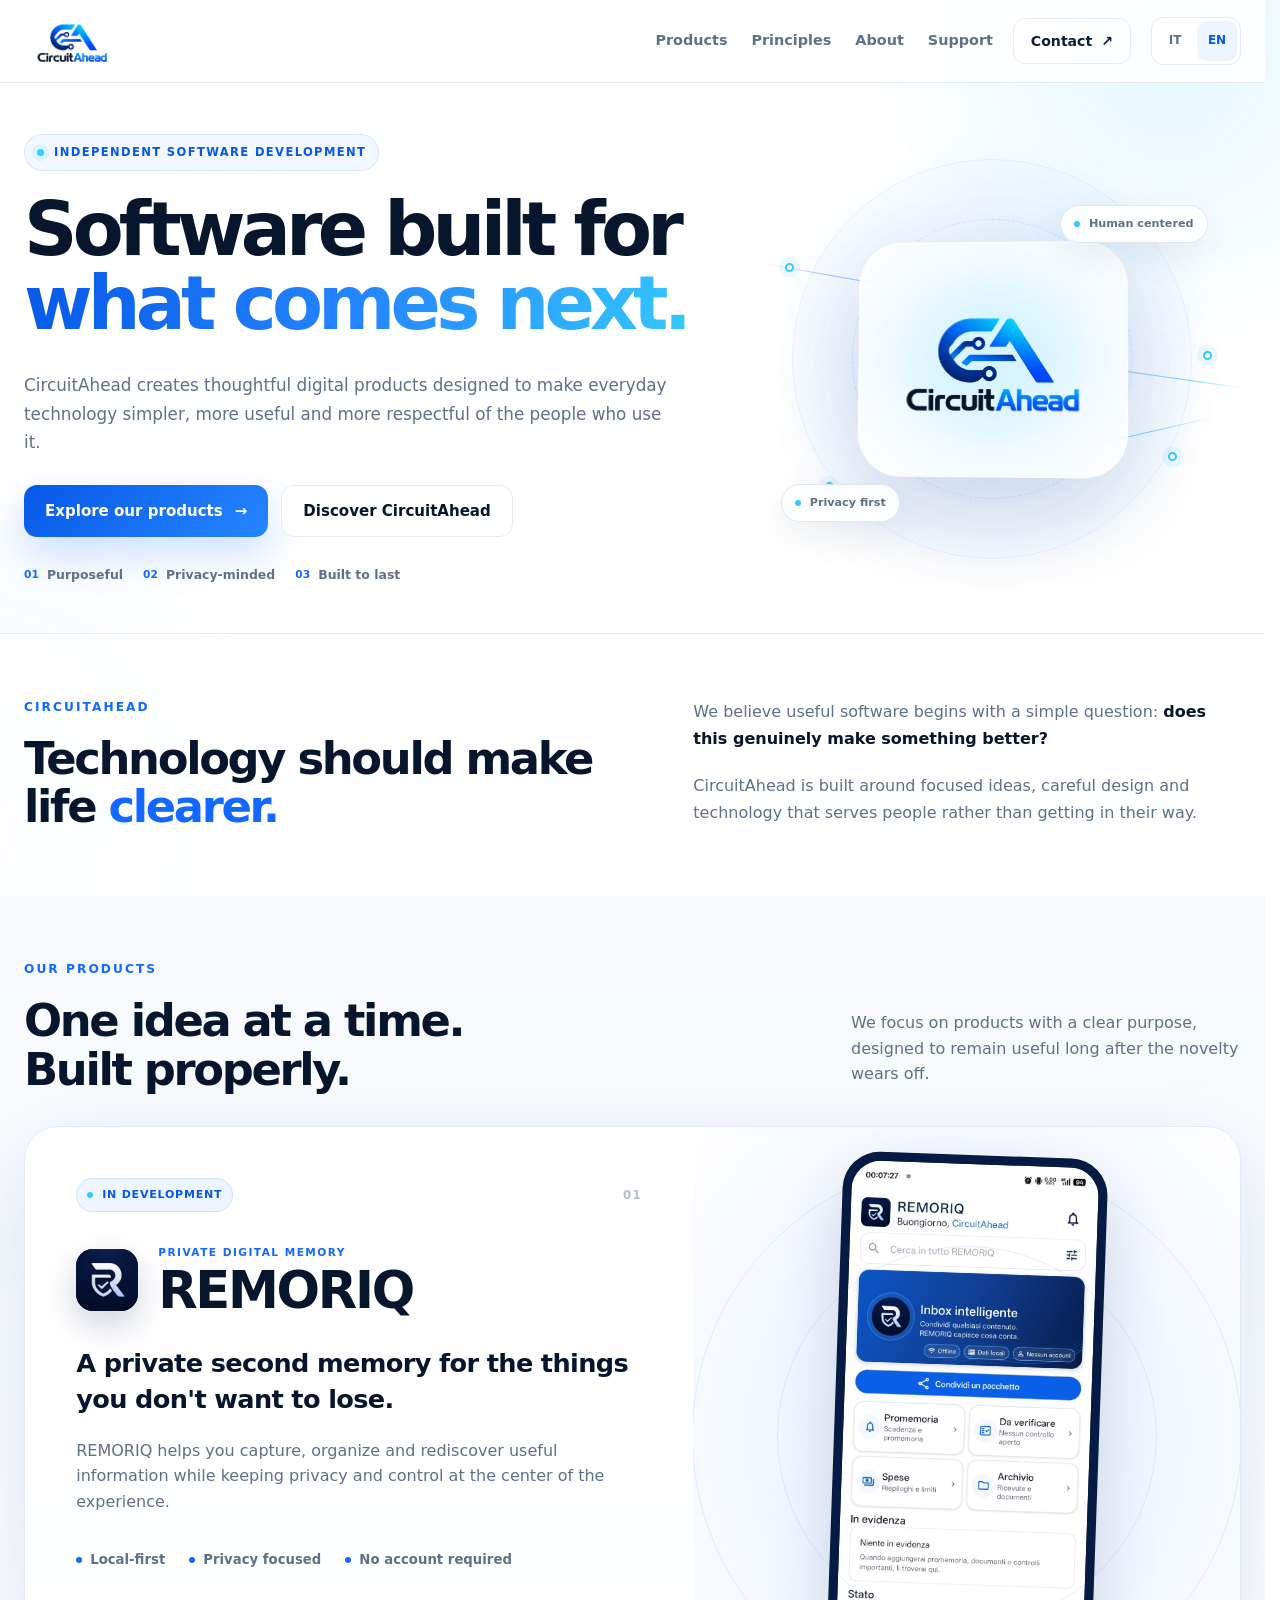
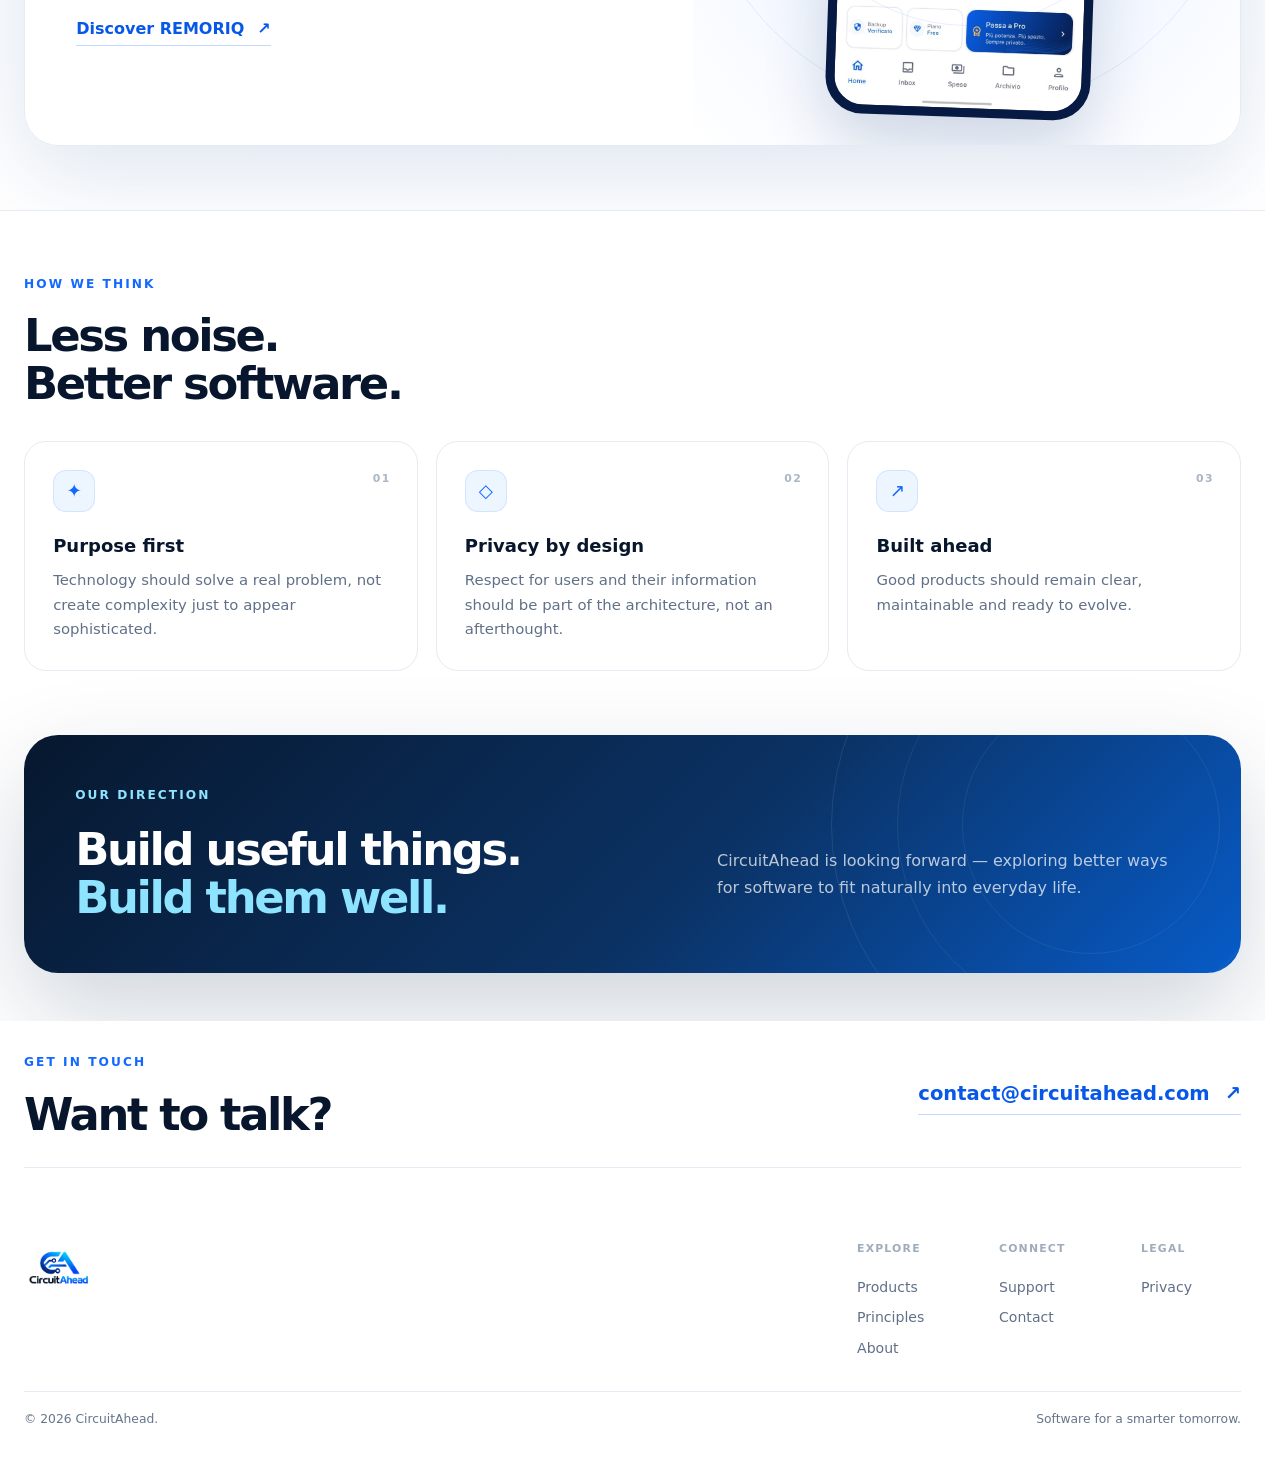
==== index.html @ c6f7623b "fix: compact homepage desktop and tall viewport layouts Let content determine the hero height, retai" ====
<!DOCTYPE html>
<html lang="en">
<head>
  <meta charset="UTF-8">
  <meta name="viewport" content="width=device-width, initial-scale=1.0">
  <script src="/js/language.js?v=23eb0c3d0966"></script><title>CircuitAhead — Software for a smarter tomorrow</title>
  <meta name="description" content="CircuitAhead creates thoughtful, reliable and privacy-focused software designed around real people and real needs.">
  <meta name="theme-color" content="#ffffff">
  <meta property="og:title" content="CircuitAhead — Software for a smarter tomorrow">
  <meta property="og:description" content="CircuitAhead creates thoughtful, reliable and privacy-focused software designed around real people and real needs.">
  <meta property="og:type" content="website">
  <link rel="icon" type="image/png" href="/assets/favicon.png">
  <link rel="apple-touch-icon" href="/assets/circuitahead-logo.png">
  <link rel="stylesheet" href="/css/styles.css?v=b745de34a5d7">
  <link rel="stylesheet" href="/css/home.css?v=5bd16157ee9c">
<script src="/js/main.js?v=4f8bf5eb1609" type="module"></script>
<link rel="canonical" href="https://circuitahead.com/">
<meta property="og:url" content="https://circuitahead.com/">
<meta property="og:site_name" content="CircuitAhead">
<meta property="og:image" content="https://circuitahead.com/assets/circuitahead-logo.webp">
<meta property="og:image:alt" content="CircuitAhead">
<meta name="twitter:card" content="summary">
<meta name="referrer" content="strict-origin-when-cross-origin">
<script type="application/ld+json">{"@context":"https://schema.org","@type":"Organization","name":"CircuitAhead","url":"https://circuitahead.com/","logo":"https://circuitahead.com/assets/circuitahead-logo.webp","email":"contact@circuitahead.com"}</script>
</head>
<body data-page="home">
  <a data-en="Skip to content" data-it="Vai al contenuto" href="#main-content" class="skip-link">Skip to content</a><div class="page-background" aria-hidden="true">
<div class="background-orb orb-one"></div>
<div class="background-orb orb-two"></div>
<div class="background-grid"></div>
</div>
  <header class="site-header" id="top">
    <div class="container header-inner">
      <a class="brand" href="#top" aria-label="CircuitAhead home"><img class="brand-logo" src="/assets/circuitahead-logo.webp" alt="CircuitAhead" width="724" height="543"></a>
      <nav class="desktop-nav" aria-label="Main navigation"><a href="#products">Products</a><a href="#principles">Principles</a><a href="#about">About</a><a href="/support/">Support</a></nav>
      <a class="header-contact" href="mailto:contact@circuitahead.com">Contact <span aria-hidden="true">↗</span></a>
      <button class="menu-button" type="button" aria-label="Open navigation" aria-expanded="false" aria-controls="mobile-navigation"><span></span><span></span></button>
    </div>
    <nav class="mobile-nav" id="mobile-navigation" aria-label="Mobile navigation"><a href="#products">Products</a><a href="#principles">Principles</a><a href="#about">About</a><a href="/support/">Support</a><a href="mailto:contact@circuitahead.com">Contact</a></nav>
  </header>

  <main id="main-content" tabindex="-1">
    <section class="hero">
      <div class="container hero-grid">
        <div class="hero-copy">
          <div class="hero-kicker reveal">
<span class="status-dot"></span>Independent software development</div>
          <h1 class="reveal reveal-delay-1">Software built for <span class="gradient-text">what comes next.</span>
</h1>
          <p class="hero-description reveal reveal-delay-2">CircuitAhead creates thoughtful digital products designed to make everyday technology simpler, more useful and more respectful of the people who use it.</p>
          <div class="hero-actions reveal reveal-delay-3">
<a class="button button-primary" href="#products">Explore our products <span aria-hidden="true">→</span></a><a class="button button-secondary" href="#about">Discover CircuitAhead</a>
</div>
          <div class="hero-notes reveal reveal-delay-4">
<div>
<span class="note-icon">01</span><span>Purposeful</span>
</div>
<div>
<span class="note-icon">02</span><span>Privacy-minded</span>
</div>
<div>
<span class="note-icon">03</span><span>Built to last</span>
</div>
</div>
        </div>
        <div class="hero-visual reveal reveal-delay-2">
          <div class="visual-glow"></div>
<div class="circuit-scene">
<div class="circuit-line line-a"></div>
<div class="circuit-line line-b"></div>
<div class="circuit-line line-c"></div>
<div class="circuit-node node-a"></div>
<div class="circuit-node node-b"></div>
<div class="circuit-node node-c"></div>
<div class="circuit-node node-d"></div>
<div class="logo-stage">
<div class="logo-stage-glow"></div>
<img src="/assets/circuitahead-logo.webp" alt="" class="hero-logo" width="724" height="543">
</div>
<div class="floating-label label-one">
<span></span>Human centered</div>
<div class="floating-label label-two">
<span></span>Privacy first</div>
</div>
        </div>
      </div>
      <div class="scroll-indicator" aria-hidden="true"><span></span></div>
    </section>

    <section class="intro-section section" id="about"><div class="container"><div class="section-heading split-heading">
<div class="reveal">
<p class="section-eyebrow">CIRCUITAHEAD</p>
<h2>Technology should make life <span>clearer.</span>
</h2>
</div>
<div class="intro-copy reveal reveal-delay-1">
<p>We believe useful software begins with a simple question: <strong>does this genuinely make something better?</strong></p>
<p>CircuitAhead is built around focused ideas, careful design and technology that serves people rather than getting in their way.</p>
</div>
</div></div></section>

    <section class="products-section section" id="products">
      <div class="container">
        <div class="section-top reveal">
<div>
<p class="section-eyebrow">OUR PRODUCTS</p>
<h2>One idea at a time.<br>Built properly.</h2>
</div>
<p class="section-side-copy">We focus on products with a clear purpose, designed to remain useful long after the novelty wears off.</p>
</div>
        <article class="product-showcase reveal">
          <div class="product-content">
            <div class="product-meta">
<span class="product-status"><span></span>In development</span><span class="product-number">01</span>
</div>
            <div class="product-name-row">
              <div class="product-icon"><img src="assets/remoriq-icon.png" alt="REMORIQ app icon" width="320" height="320"></div>
              <div>
<p class="product-type">PRIVATE DIGITAL MEMORY</p>
<h3>REMORIQ</h3>
</div>
            </div>
            <p class="product-description">A private second memory for the things you don't want to lose.</p>
            <p class="product-body">REMORIQ helps you capture, organize and rediscover useful information while keeping privacy and control at the center of the experience.</p>
            <div class="product-features">
<span><i></i>Local-first</span><span><i></i>Privacy focused</span><span><i></i>No account required</span>
</div>
            <a class="product-link" href="/remoriq/">Discover REMORIQ <span aria-hidden="true">↗</span></a>
          </div>
          <div class="product-art product-art-real">
            <a href="/remoriq/" aria-label="Discover REMORIQ" class="product-device">
              <img src="assets/remoriq-home.jpg" alt="REMORIQ Home screen" width="698" height="1536" loading="lazy" decoding="async">
            </a>
          </div>
        </article>
      </div>
    </section>

    <section class="principles-section section" id="principles"><div class="container">
<div class="section-top reveal"><div>
<p class="section-eyebrow">HOW WE THINK</p>
<h2>Less noise.<br>Better software.</h2>
</div></div>
<div class="principles-grid">
<article class="principle-card reveal"><span class="principle-number">01</span><div class="principle-symbol">✦</div>
<h3>Purpose first</h3>
<p>Technology should solve a real problem, not create complexity just to appear sophisticated.</p></article><article class="principle-card reveal reveal-delay-1"><span class="principle-number">02</span><div class="principle-symbol">◇</div>
<h3>Privacy by design</h3>
<p>Respect for users and their information should be part of the architecture, not an afterthought.</p></article><article class="principle-card reveal reveal-delay-2"><span class="principle-number">03</span><div class="principle-symbol">↗</div>
<h3>Built ahead</h3>
<p>Good products should remain clear, maintainable and ready to evolve.</p></article>
</div>
</div></section>

    <section class="statement-section"><div class="container"><div class="statement-card reveal">
<div class="statement-pattern" aria-hidden="true"></div>
<p class="section-eyebrow statement-eyebrow">OUR DIRECTION</p>
<h2>Build useful things.<br><span>Build them well.</span>
</h2>
<p>CircuitAhead is looking forward — exploring better ways for software to fit naturally into everyday life.</p>
</div></div></section>

    <section class="cta-section section"><div class="container"><div class="cta-inner reveal">
<div>
<p class="section-eyebrow">GET IN TOUCH</p>
<h2>Want to talk?</h2>
</div>
<a class="cta-link" href="mailto:contact@circuitahead.com">contact@circuitahead.com <span aria-hidden="true">↗</span></a>
</div></div></section>
  </main>

  <footer class="site-footer"><div class="container">
<div class="footer-main">
<a class="footer-brand" href="#top"><img src="/assets/circuitahead-logo.webp" alt="CircuitAhead" width="724" height="543"></a><div class="footer-columns">
<div>
<p>Explore</p>
<a href="#products">Products</a><a href="#principles">Principles</a><a href="#about">About</a>
</div>
<div>
<p>Connect</p>
<a href="/support/">Support</a><a href="mailto:contact@circuitahead.com">Contact</a>
</div>
<div>
<p>Legal</p>
<a href="/privacy/">Privacy</a>
</div>
</div>
</div>
<div class="footer-bottom">
<p>© <span id="current-year">2026</span> CircuitAhead.</p>
<p>Software for a smarter tomorrow.</p>
</div>
</div></footer>
</body>
</html>
---- css/styles.css ----
/* =========================================================
   CIRCUITAHEAD
   Official website
   ========================================================= */
/* ---------- TOKENS ---------- */
:root {
  --navy-950: #07162c;
  --navy-900: #0b1f3a;
  --navy-800: #102d53;
  --blue-700: #0758e8;
  --blue-600: #1268ff;
  --blue-500: #2586ff;
  --cyan-500: #35c9ff;
  --cyan-300: #8ee4ff;
  --text-main: #102039;
  --text-soft: #607088;
  --text-light: #65758c;
  --surface: #ffffff;
  --surface-soft: #f6f9fd;
  --surface-blue: #edf6ff;
  --border: #e5ebf3;
  --border-strong: #d8e1ed;
  --shadow-soft:
    0 20px 70px rgba(16, 45, 83, 0.08);
  --shadow-medium:
    0 30px 90px rgba(16, 70, 150, 0.13);
  --radius-small: 14px;
  --radius-medium: 22px;
  --radius-large: 34px;
  --container: 1180px;
  --ease:
    cubic-bezier(0.22, 1, 0.36, 1);
}
/* ---------- RESET ---------- */
*,
*::before,
*::after {
  box-sizing: border-box;
}
html {
  scroll-behavior: auto;
  scroll-padding-top: 100px;
}
body {
  margin: 0;
  overflow-x: hidden;
  color: var(--text-main);
  background: var(--surface);
  font-family:
    Inter,
    ui-sans-serif,
    system-ui,
    -apple-system,
    BlinkMacSystemFont,
    "Segoe UI",
    sans-serif;
  font-size: 16px;
  line-height: 1.6;
  -webkit-font-smoothing: antialiased;
  text-rendering: optimizeLegibility;
}
img {
  display: block;
  max-width: 100%;
}
button,
a {
  font: inherit;
}
button {
  border: 0;
}
a {
  color: inherit;
  text-decoration: none;
}
::selection {
  color: white;
  background: var(--blue-600);
}
/* ---------- BASE ---------- */
.container {
  width: min(
    calc(100% - 48px),
    var(--container)
  );
  margin-inline: auto;
}
.section {
  position: relative;
  padding: 130px 0;
}
.section-eyebrow {
  margin: 0 0 18px;
  color: var(--blue-600);
  font-size: 0.76rem;
  font-weight: 750;
  letter-spacing: 0.17em;
}
.section h2,
.section-heading h2,
.statement-card h2 {
  margin: 0;
  color: var(--navy-950);
  font-size:
    clamp(2.4rem, 5vw, 4.8rem);
  font-weight: 720;
  line-height: 1.03;
  letter-spacing: -0.052em;
}
.section h2 span,
.section-heading h2 span {
  color: var(--blue-600);
}
/* ---------- PAGE BACKGROUND ---------- */
.page-background {
  position: fixed;
  inset: 0;
  z-index: -10;
  overflow: hidden;
  pointer-events: none;
}
.background-orb {
  position: absolute;
  border-radius: 50%;
  filter: blur(10px);
}
.orb-one {
  width: 620px;
  height: 620px;
  top: -250px;
  right: -200px;
  background:
    radial-gradient(
      circle,
      rgba(53, 201, 255, 0.13),
      transparent 66%
    );
}
.orb-two {
  width: 700px;
  height: 700px;
  top: 480px;
  left: -380px;
  background:
    radial-gradient(
      circle,
      rgba(18, 104, 255, 0.07),
      transparent 68%
    );
}
.background-grid {
  position: absolute;
  inset: 0;
  opacity: 0.18;
  background-image:
    linear-gradient(
      rgba(14, 65, 120, 0.025) 1px,
      transparent 1px
    ),
    linear-gradient(
      90deg,
      rgba(14, 65, 120, 0.025) 1px,
      transparent 1px
    );
  background-size: 72px 72px;
  mask-image:
    linear-gradient(
      to bottom,
      black,
      transparent 70%
    );
}
/* ---------- HEADER ---------- */
.site-header {
  position: sticky;
  top: 0;
  z-index: 100;
  border-bottom:
    1px solid rgba(218, 227, 238, 0.72);
  background:
    rgba(255, 255, 255, 0.82);
  backdrop-filter: blur(18px);
  -webkit-backdrop-filter: blur(18px);
  transition:
    box-shadow 300ms ease,
    background 300ms ease;
}
.site-header.scrolled {
  background:
    rgba(255, 255, 255, 0.94);
  box-shadow:
    0 10px 35px rgba(12, 44, 82, 0.06);
}
.header-inner {
  min-height: 82px;
  display: flex;
  align-items: center;
  gap: 34px;
}
.brand {
  margin-right: auto;
  display: flex;
  align-items: center;
  transition:
    transform 250ms var(--ease),
    opacity 250ms ease;
}
.brand:hover {
  transform: translateY(-1px);
}
.brand-logo {
  width: auto;
  height: 45px;
  object-fit: contain;
}
.desktop-nav {
  display: flex;
  align-items: center;
  gap: 34px;
}
.desktop-nav a {
  position: relative;
  padding: 10px 0;
  color: var(--text-soft);
  font-size: 0.9rem;
  font-weight: 570;
  transition:
    color 200ms ease;
}
.desktop-nav a::after {
  content: "";
  position: absolute;
  left: 0;
  right: 100%;
  bottom: 4px;
  height: 2px;
  border-radius: 99px;
  background:
    linear-gradient(
      90deg,
      var(--blue-600),
      var(--cyan-500)
    );
  transition:
    right 260ms var(--ease);
}
.desktop-nav a:hover {
  color: var(--navy-950);
}
.desktop-nav a:hover::after {
  right: 0;
}
.header-contact {
  display: flex;
  align-items: center;
  gap: 9px;
  padding: 11px 17px;
  border:
    1px solid var(--border);
  border-radius: 12px;
  color: var(--navy-900);
  background:
    rgba(255, 255, 255, 0.7);
  font-size: 0.88rem;
  font-weight: 650;
  transition:
    transform 220ms var(--ease),
    border-color 220ms ease,
    box-shadow 220ms ease;
}
.header-contact:hover {
  transform: translateY(-2px);
  border-color:
    rgba(18, 104, 255, 0.25);
  box-shadow:
    0 10px 28px
    rgba(18, 104, 255, 0.08);
}
.menu-button {
  width: 44px;
  height: 44px;
  display: none;
  padding: 0;
  place-items: center;
  border: 1px solid var(--border);
  border-radius: 12px;
  background: white;
  cursor: pointer;
}
.menu-button span {
  position: absolute;
  width: 18px;
  height: 2px;
  border-radius: 10px;
  background: var(--navy-950);
  transition:
    transform 250ms var(--ease);
}
.menu-button span:first-child {
  transform:
    translateY(-4px);
}
.menu-button span:last-child {
  transform:
    translateY(4px);
}
.menu-button.active span:first-child {
  transform:
    rotate(45deg);
}
.menu-button.active span:last-child {
  transform:
    rotate(-45deg);
}
/* ---------- MOBILE NAV ---------- */
.mobile-nav {
  display: none;
  max-height: 0;
  overflow: hidden;
  padding: 0 24px;
  background:
    rgba(255, 255, 255, 0.98);
  transition:
    max-height 350ms var(--ease),
    padding 350ms var(--ease);
}
.mobile-nav.open {
  max-height: 420px;
  padding-top: 10px;
  padding-bottom: 24px;
}
.mobile-nav a {
  display: block;
  padding: 14px 0;
  border-bottom: 1px solid var(--border);
  color: var(--navy-950);
  font-weight: 600;
}
/* ---------- HERO ---------- */
.hero {
  position: relative;
  min-height:
    calc(100vh - 83px);
  display: flex;
  align-items: center;
  overflow: hidden;
}
.hero-grid {
  min-height: 720px;
  display: grid;
  grid-template-columns:
    minmax(0, 1.08fr)
    minmax(420px, 0.92fr);
  gap: 60px;
  align-items: center;
  padding-top: 70px;
  padding-bottom: 85px;
}
.hero-copy {
  position: relative;
  z-index: 3;
}
.hero-kicker {
  width: fit-content;
  display: flex;
  align-items: center;
  gap: 10px;
  margin-bottom: 25px;
  padding: 8px 12px;
  border:
    1px solid rgba(18, 104, 255, 0.12);
  border-radius: 999px;
  color: var(--blue-700);
  background:
    rgba(239, 247, 255, 0.78);
  font-size: 0.72rem;
  font-weight: 730;
  letter-spacing: 0.12em;
  text-transform: uppercase;
}
.status-dot {
  width: 7px;
  height: 7px;
  border-radius: 50%;
  background: var(--cyan-500);
  box-shadow:
    0 0 0 5px
    rgba(53, 201, 255, 0.12);
}
.hero h1 {
  max-width: 820px;
  margin: 0;
  color: var(--navy-950);
  font-size:
    clamp(3.6rem, 6.8vw, 6.8rem);
  font-weight: 740;
  line-height: 0.96;
  letter-spacing: -0.065em;
}
.gradient-text {
  display: block;
  padding-bottom: 0.08em;
  background:
    linear-gradient(
      105deg,
      var(--blue-700) 0%,
      var(--blue-500) 50%,
      var(--cyan-500) 100%
    );
  -webkit-background-clip: text;
  background-clip: text;
  color: transparent;
}
.hero-description {
  max-width: 650px;
  margin: 30px 0 0;
  color: var(--text-soft);
  font-size:
    clamp(1.05rem, 1.7vw, 1.18rem);
  line-height: 1.75;
}
.hero-actions {
  display: flex;
  flex-wrap: wrap;
  gap: 13px;
  margin-top: 37px;
}
.button {
  min-height: 52px;
  display: inline-flex;
  align-items: center;
  justify-content: center;
  gap: 12px;
  padding: 0 21px;
  border-radius: 13px;
  font-size: 0.94rem;
  font-weight: 650;
  transition:
    transform 220ms var(--ease),
    box-shadow 220ms ease,
    border-color 220ms ease;
}
.button:hover {
  transform: translateY(-3px);
}
.button-primary {
  color: white;
  background:
    linear-gradient(
      135deg,
      var(--blue-700),
      var(--blue-500)
    );
  box-shadow:
    0 16px 40px
    rgba(18, 104, 255, 0.22);
}
.button-primary:hover {
  box-shadow:
    0 21px 48px
    rgba(18, 104, 255, 0.29);
}
.button-secondary {
  border:
    1px solid var(--border);
  color: var(--navy-950);
  background:
    rgba(255, 255, 255, 0.76);
}
.button-secondary:hover {
  border-color:
    rgba(18, 104, 255, 0.25);
  box-shadow:
    0 16px 35px
    rgba(15, 43, 78, 0.07);
}
.hero-notes {
  display: flex;
  flex-wrap: wrap;
  gap: 28px;
  margin-top: 53px;
}
.hero-notes > div {
  display: flex;
  align-items: center;
  gap: 8px;
  color: var(--text-soft);
  font-size: 0.78rem;
  font-weight: 600;
}
.note-icon {
  color: var(--blue-600);
  font-size: 0.67rem;
  font-weight: 760;
}
/* ---------- HERO VISUAL ---------- */
.hero-visual {
  position: relative;
  min-height: 560px;
  display: grid;
  place-items: center;
}
.visual-glow {
  position: absolute;
  width: 500px;
  height: 500px;
  border-radius: 50%;
  background:
    radial-gradient(
      circle,
      rgba(53, 201, 255, 0.16),
      rgba(18, 104, 255, 0.08) 42%,
      transparent 70%
    );
  filter: blur(15px);
  animation:
    breatheGlow
    6s ease-in-out infinite;
}
.circuit-scene {
  position: relative;
  width: min(100%, 520px);
  aspect-ratio: 1;
  display: grid;
  place-items: center;
}
.circuit-scene::before {
  content: "";
  position: absolute;
  inset: 20px;
  border:
    1px solid rgba(18, 104, 255, 0.08);
  border-radius: 50%;
  box-shadow:
    inset 0 0 90px
    rgba(53, 201, 255, 0.04);
}
.circuit-scene::after {
  content: "";
  position: absolute;
  inset: 80px;
  border:
    1px dashed
    rgba(18, 104, 255, 0.12);
  border-radius: 50%;
  animation:
    rotateSlow 28s linear infinite;
}
.logo-stage {
  position: relative;
  z-index: 5;
  width: 310px;
  min-height: 250px;
  display: grid;
  place-items: center;
  padding: 45px;
  border:
    1px solid rgba(255, 255, 255, 0.8);
  border-radius: 44px;
  background:
    rgba(255, 255, 255, 0.74);
  box-shadow:
    0 40px 90px
    rgba(15, 62, 120, 0.14),
    inset 0 1px 0
    rgba(255, 255, 255, 0.95);
  backdrop-filter: blur(24px);
  -webkit-backdrop-filter: blur(24px);
  transform:
    perspective(1000px)
    rotateY(-4deg)
    rotateX(3deg);
  animation:
    floatLogo 7s ease-in-out infinite;
}
.logo-stage-glow {
  position: absolute;
  inset: 14%;
  z-index: -1;
  border-radius: 50%;
  background:
    rgba(53, 201, 255, 0.17);
  filter: blur(30px);
}
.hero-logo {
  width: 100%;
  max-height: 170px;
  object-fit: contain;
}
.circuit-line {
  position: absolute;
  z-index: 2;
  height: 1px;
  background:
    linear-gradient(
      90deg,
      transparent,
      rgba(18, 104, 255, 0.4),
      rgba(53, 201, 255, 0.7),
      transparent
    );
  transform-origin: left center;
}
.line-a {
  width: 210px;
  top: 28%;
  left: -2%;
  transform:
    rotate(10deg);
}
.line-b {
  width: 190px;
  bottom: 27%;
  right: -1%;
  transform:
    rotate(-13deg);
}
.line-c {
  width: 170px;
  top: 51%;
  right: -8%;
  transform:
    rotate(8deg);
}
.circuit-node {
  position: absolute;
  z-index: 4;
  width: 9px;
  height: 9px;
  border-radius: 50%;
  background: white;
  border:
    2px solid var(--cyan-500);
  box-shadow:
    0 0 0 6px
    rgba(53, 201, 255, 0.09);
}
.node-a {
  top: 28%;
  left: 3%;
}
.node-b {
  top: 48%;
  right: 0;
}
.node-c {
  bottom: 27%;
  right: 8%;
}
.node-d {
  bottom: 20%;
  left: 12%;
}
.floating-label {
  position: absolute;
  z-index: 7;
  display: flex;
  align-items: center;
  gap: 9px;
  padding: 9px 13px;
  border:
    1px solid
    rgba(218, 228, 241, 0.85);
  border-radius: 999px;
  color: var(--text-soft);
  background:
    rgba(255, 255, 255, 0.86);
  box-shadow:
    0 12px 35px
    rgba(16, 45, 83, 0.08);
  font-size: 0.7rem;
  font-weight: 650;
  backdrop-filter: blur(12px);
}
.floating-label span {
  width: 6px;
  height: 6px;
  border-radius: 50%;
  background: var(--cyan-500);
}
.label-one {
  top: 15%;
  right: 1%;
  animation:
    floatTag 5s ease-in-out infinite;
}
.label-two {
  bottom: 13%;
  left: 2%;
  animation:
    floatTag 5s 1.2s
    ease-in-out infinite;
}
.scroll-indicator {
  position: absolute;
  left: 50%;
  bottom: 30px;
  width: 22px;
  height: 37px;
  border:
    1px solid rgba(28, 67, 112, 0.2);
  border-radius: 99px;
  transform:
    translateX(-50%);
}
.scroll-indicator span {
  position: absolute;
  top: 8px;
  left: 50%;
  width: 3px;
  height: 7px;
  border-radius: 99px;
  background: var(--blue-600);
  transform:
    translateX(-50%);
  animation:
    scrollDot 2s ease infinite;
}
/* ---------- INTRO ---------- */
.intro-section {
  border-top:
    1px solid var(--border);
  background:
    rgba(255, 255, 255, 0.82);
}
.split-heading {
  display: grid;
  grid-template-columns:
    minmax(0, 1.1fr)
    minmax(300px, 0.7fr);
  gap: 100px;
  align-items: end;
}
.intro-copy {
  padding-bottom: 5px;
}
.intro-copy p {
  margin:
    0 0 20px;
  color: var(--text-soft);
  font-size: 1.05rem;
}
.intro-copy p:last-child {
  margin-bottom: 0;
}
.intro-copy strong {
  color: var(--navy-950);
  font-weight: 680;
}
/* ---------- PRODUCTS ---------- */
.products-section {
  background:
    linear-gradient(
      180deg,
      var(--surface-soft),
      white
    );
}
.section-top {
  display: flex;
  justify-content: space-between;
  align-items: end;
  gap: 50px;
  margin-bottom: 65px;
}
.section-side-copy {
  max-width: 390px;
  margin: 0 0 7px;
  color: var(--text-soft);
}
.product-showcase {
  position: relative;
  display: grid;
  grid-template-columns:
    minmax(0, 1fr)
    minmax(400px, 0.85fr);
  min-height: 650px;
  overflow: hidden;
  border:
    1px solid var(--border);
  border-radius: var(--radius-large);
  background:
    rgba(255, 255, 255, 0.86);
  box-shadow:
    var(--shadow-medium);
}
.product-content {
  position: relative;
  z-index: 3;
  padding:
    clamp(40px, 6vw, 72px);
}
.product-meta {
  display: flex;
  justify-content: space-between;
  align-items: center;
  margin-bottom: 70px;
}
.product-status {
  display: flex;
  align-items: center;
  gap: 9px;
  padding: 7px 10px;
  border:
    1px solid
    rgba(18, 104, 255, 0.12);
  border-radius: 999px;
  color: var(--blue-700);
  background: var(--surface-blue);
  font-size: 0.69rem;
  font-weight: 700;
  letter-spacing: 0.07em;
  text-transform: uppercase;
}
.product-status span {
  width: 6px;
  height: 6px;
  border-radius: 50%;
  background: var(--cyan-500);
}
.product-number {
  color: #b5c0cf;
  font-size: 0.73rem;
  font-weight: 700;
  letter-spacing: 0.12em;
}
.product-name-row {
  display: flex;
  align-items: center;
  gap: 20px;
  margin-bottom: 30px;
}
.product-icon {
  width: 62px;
  height: 62px;
  flex: 0 0 auto;
  display: grid;
  place-items: center;
  border-radius: 17px;
  color: white;
  background:
    linear-gradient(
      145deg,
      var(--navy-900),
      var(--blue-600),
      var(--cyan-500)
    );
  box-shadow:
    0 14px 32px
    rgba(18, 104, 255, 0.22);
  font-size: 1.8rem;
  font-weight: 750;
}
.product-type {
  margin: 0 0 4px;
  color: var(--blue-600);
  font-size: 0.66rem;
  font-weight: 750;
  letter-spacing: 0.14em;
}
.product-name-row h3 {
  margin: 0;
  color: var(--navy-950);
  font-size:
    clamp(2.2rem, 4vw, 3.6rem);
  line-height: 1;
  letter-spacing: -0.045em;
}
.product-description {
  max-width: 580px;
  margin:
    0 0 20px;
  color: var(--navy-950);
  font-size:
    clamp(1.35rem, 2vw, 1.75rem);
  font-weight: 640;
  line-height: 1.35;
  letter-spacing: -0.025em;
}
.product-body {
  max-width: 580px;
  margin: 0;
  color: var(--text-soft);
  font-size: 1rem;
}
.product-features {
  display: flex;
  flex-wrap: wrap;
  gap: 12px 24px;
  margin-top: 35px;
}
.product-features span {
  display: flex;
  align-items: center;
  gap: 8px;
  color: var(--text-soft);
  font-size: 0.83rem;
  font-weight: 600;
}
.product-features i {
  width: 6px;
  height: 6px;
  border-radius: 50%;
  background: var(--blue-600);
}
.product-link {
  display: inline-flex;
  align-items: center;
  gap: 13px;
  margin-top: 45px;
  padding-bottom: 4px;
  border-bottom:
    1px solid
    rgba(18, 104, 255, 0.25);
  color: var(--blue-700);
  font-weight: 680;
  transition:
    gap 230ms var(--ease),
    border-color 230ms ease;
}
.product-link:hover {
  gap: 18px;
  border-color: var(--blue-600);
}
/* ---------- PRODUCT ART ---------- */
.product-art {
  position: relative;
  min-height: 100%;
  display: grid;
  place-items: center;
  overflow: hidden;
}
.product-art-background {
  position: absolute;
  inset: 0;
  background:
    radial-gradient(
      circle at 55% 45%,
      rgba(53, 201, 255, 0.27),
      transparent 30%
    ),
    radial-gradient(
      circle at 60% 55%,
      rgba(18, 104, 255, 0.22),
      transparent 52%
    ),
    linear-gradient(
      145deg,
      #eef7ff,
      #f9fcff
    );
}
.product-art::before,
.product-art::after {
  content: "";
  position: absolute;
  border:
    1px solid
    rgba(18, 104, 255, 0.1);
  border-radius: 50%;
}
.product-art::before {
  width: 550px;
  height: 550px;
}
.product-art::after {
  width: 380px;
  height: 380px;
}
.phone-card {
  position: relative;
  z-index: 5;
  width: 290px;
  min-height: 500px;
  padding: 17px;
  border:
    8px solid var(--navy-950);
  border-radius: 42px;
  background: white;
  box-shadow:
    0 45px 80px
    rgba(7, 31, 68, 0.22);
  transform:
    rotate(4deg)
    translateY(8px);
  transition:
    transform 500ms var(--ease);
}
.product-showcase:hover .phone-card {
  transform:
    rotate(1deg)
    translateY(-5px);
}
.phone-top {
  display: flex;
  justify-content: space-between;
  align-items: center;
  padding: 5px 5px 15px;
  color: var(--navy-900);
  font-size: 0.65rem;
  font-weight: 760;
  letter-spacing: 0.1em;
}
.phone-dot {
  width: 7px;
  height: 7px;
  border-radius: 50%;
  background: var(--blue-600);
}
.phone-content {
  min-height: 435px;
  padding: 24px 17px;
  border-radius: 27px;
  background:
    linear-gradient(
      160deg,
      #f8fbff,
      #eef6ff
    );
}
.mini-label {
  margin-bottom: 22px;
  color: var(--blue-600);
  font-size: 0.54rem;
  font-weight: 780;
  letter-spacing: 0.12em;
}
.memory-card {
  min-height: 87px;
  display: flex;
  flex-direction: column;
  gap: 10px;
  padding: 15px;
  border:
    1px solid rgba(18, 104, 255, 0.08);
  border-radius: 18px;
  background:
    rgba(255, 255, 255, 0.87);
  box-shadow:
    0 9px 30px
    rgba(30, 75, 135, 0.06);
}
.memory-card.large {
  min-height: 115px;
  flex-direction: row;
  align-items: center;
  gap: 14px;
  margin-bottom: 13px;
}
.memory-card span {
  width: 28px;
  height: 28px;
  flex: 0 0 auto;
  border-radius: 9px;
  background:
    linear-gradient(
      145deg,
      var(--blue-600),
      var(--cyan-500)
    );
}
.memory-card strong {
  display: block;
  margin-bottom: 4px;
  color: var(--navy-950);
  font-size: 0.82rem;
}
.memory-card small {
  color: var(--text-soft);
  font-size: 0.66rem;
}
.memory-grid {
  display: grid;
  grid-template-columns:
    repeat(2, 1fr);
  gap: 10px;
}
/* ---------- PRINCIPLES ---------- */
.principles-section {
  border-top:
    1px solid var(--border);
  background: white;
}
.principles-grid {
  display: grid;
  grid-template-columns:
    repeat(3, 1fr);
  gap: 18px;
}
.principle-card {
  position: relative;
  min-height: 340px;
  padding: 32px;
  overflow: hidden;
  border:
    1px solid var(--border);
  border-radius:
    var(--radius-medium);
  background: white;
  transition:
    transform 350ms var(--ease),
    box-shadow 350ms ease,
    border-color 350ms ease;
}
.principle-card:hover {
  transform:
    translateY(-8px);
  border-color:
    rgba(18, 104, 255, 0.18);
  box-shadow:
    0 24px 60px
    rgba(16, 45, 83, 0.09);
}
.principle-card::after {
  content: "";
  position: absolute;
  width: 180px;
  height: 180px;
  right: -90px;
  bottom: -90px;
  border-radius: 50%;
  background:
    radial-gradient(
      circle,
      rgba(53, 201, 255, 0.13),
      transparent 67%
    );
  opacity: 0;
  transition:
    opacity 350ms ease;
}
.principle-card:hover::after {
  opacity: 1;
}
.principle-number {
  display: block;
  margin-bottom: 55px;
  color: #aab6c5;
  font-size: 0.68rem;
  font-weight: 750;
  letter-spacing: 0.13em;
}
.principle-symbol {
  width: 46px;
  height: 46px;
  display: grid;
  place-items: center;
  margin-bottom: 26px;
  border:
    1px solid
    rgba(18, 104, 255, 0.12);
  border-radius: 13px;
  color: var(--blue-600);
  background:
    var(--surface-blue);
  font-size: 1.15rem;
}
.principle-card h3 {
  margin:
    0 0 13px;
  color: var(--navy-950);
  font-size: 1.25rem;
}
.principle-card p {
  margin: 0;
  color: var(--text-soft);
  font-size: 0.93rem;
}
/* ---------- STATEMENT ---------- */
.statement-section {
  padding:
    40px 0 130px;
  background: white;
}
.statement-card {
  position: relative;
  overflow: hidden;
  padding:
    clamp(55px, 8vw, 100px);
  border-radius:
    var(--radius-large);
  color: white;
  background:
    linear-gradient(
      135deg,
      #07182f 0%,
      #0b3264 56%,
      #075bc8 100%
    );
  box-shadow:
    0 40px 100px
    rgba(7, 36, 77, 0.19);
}
.statement-pattern {
  position: absolute;
  width: 520px;
  height: 520px;
  right: -110px;
  top: -170px;
  border:
    1px solid
    rgba(255, 255, 255, 0.09);
  border-radius: 50%;
}
.statement-pattern::before,
.statement-pattern::after {
  content: "";
  position: absolute;
  border:
    1px solid
    rgba(255, 255, 255, 0.07);
  border-radius: 50%;
}
.statement-pattern::before {
  inset: 65px;
}
.statement-pattern::after {
  inset: 130px;
}
.statement-eyebrow {
  position: relative;
  z-index: 3;
  color: var(--cyan-300);
}
.statement-card h2 {
  position: relative;
  z-index: 3;
  max-width: 820px;
  color: white;
}
.statement-card h2 span {
  color: var(--cyan-300);
}
.statement-card > p:last-child {
  position: relative;
  z-index: 3;
  max-width: 570px;
  margin:
    30px 0 0;
  color:
    rgba(255, 255, 255, 0.72);
  font-size: 1.05rem;
}
/* ---------- CTA ---------- */
.cta-section {
  background: white;
}
.cta-inner {
  display: flex;
  align-items: end;
  justify-content: space-between;
  gap: 50px;
  padding-bottom: 45px;
  border-bottom:
    1px solid var(--border);
}
.cta-inner h2 {
  font-size:
    clamp(3rem, 6vw, 5.5rem);
}
.cta-link {
  display: flex;
  align-items: center;
  gap: 15px;
  padding-bottom: 5px;
  border-bottom:
    1px solid
    rgba(18, 104, 255, 0.25);
  color: var(--blue-700);
  font-size:
    clamp(1rem, 2vw, 1.22rem);
  font-weight: 640;
  transition:
    gap 220ms var(--ease),
    border-color 220ms ease;
}
.cta-link:hover {
  gap: 21px;
  border-color: var(--blue-600);
}
/* ---------- FOOTER ---------- */
.site-footer {
  padding:
    75px 0 30px;
  background: white;
}
.footer-main {
  display: flex;
  justify-content: space-between;
  gap: 60px;
  padding-bottom: 70px;
}
.footer-brand img {
  width: auto;
  height: 52px;
  object-fit: contain;
}
.footer-columns {
  display: grid;
  grid-template-columns:
    repeat(3, minmax(100px, 1fr));
  gap: 55px;
}
.footer-columns div {
  display: flex;
  flex-direction: column;
  gap: 8px;
}
.footer-columns p {
  margin:
    0 0 10px;
  color: #a0acbc;
  font-size: 0.68rem;
  font-weight: 750;
  letter-spacing: 0.11em;
  text-transform: uppercase;
}
.footer-columns a {
  color: var(--text-soft);
  font-size: 0.88rem;
  transition:
    color 180ms ease;
}
.footer-columns a:hover {
  color: var(--blue-600);
}
.footer-bottom {
  min-height: 70px;
  display: flex;
  align-items: center;
  justify-content: space-between;
  gap: 25px;
  border-top:
    1px solid var(--border);
  color: var(--text-light);
  font-size: 0.77rem;
}
/* ---------- SCROLL REVEAL ---------- */
.reveal {
  opacity: 1;
  transform:
    translateY(0);
  transition:
    opacity 800ms var(--ease),
    transform 800ms var(--ease);
}
.reveal.visible {
  opacity: 1;
  transform:
    translateY(0);
}
.reveal-delay-1 {
  transition-delay: 90ms;
}
.reveal-delay-2 {
  transition-delay: 170ms;
}
.reveal-delay-3 {
  transition-delay: 250ms;
}
.reveal-delay-4 {
  transition-delay: 330ms;
}
/* ---------- ANIMATIONS ---------- */
@keyframes floatLogo {
  0%,
  100% {
    transform:
      perspective(1000px)
      rotateY(-4deg)
      rotateX(3deg)
      translateY(0);
  }
  50% {
    transform:
      perspective(1000px)
      rotateY(-2deg)
      rotateX(2deg)
      translateY(-12px);
  }
}
@keyframes floatTag {
  0%,
  100% {
    transform:
      translateY(0);
  }
  50% {
    transform:
      translateY(-8px);
  }
}
@keyframes breatheGlow {
  0%,
  100% {
    opacity: 0.7;
    transform:
      scale(0.96);
  }
  50% {
    opacity: 1;
    transform:
      scale(1.05);
  }
}
@keyframes rotateSlow {
  to {
    transform:
      rotate(360deg);
  }
}
@keyframes scrollDot {
  0% {
    opacity: 0;
    transform:
      translate(-50%, -2px);
  }
  35% {
    opacity: 1;
  }
  100% {
    opacity: 0;
    transform:
      translate(-50%, 12px);
  }
}
/* ---------- TABLET ---------- */
@media (max-width: 1020px) {
  .desktop-nav {
    display: none;
  }
  .header-contact {
    margin-left: auto;
  }
  .menu-button {
    position: relative;
    display: grid;
  }
  .mobile-nav {
    display: block;
  }
  .hero-grid {
    grid-template-columns: 1fr;
    gap: 10px;
    padding-top: 100px;
  }
  .hero-copy {
    max-width: 760px;
  }
  .hero-visual {
    min-height: 500px;
  }
  .split-heading {
    grid-template-columns: 1fr;
    gap: 50px;
  }
  .intro-copy {
    max-width: 700px;
  }
  .product-showcase {
    grid-template-columns: 1fr;
  }
  .product-art {
    min-height: 600px;
  }
  .principles-grid {
    grid-template-columns:
      repeat(2, 1fr);
  }
  .principle-card:last-child {
    grid-column: 1 / -1;
  }
  .section-top {
    align-items: start;
    flex-direction: column;
  }
  .cta-inner {
    align-items: start;
    flex-direction: column;
  }
}
/* ---------- MOBILE ---------- */
@media (max-width: 700px) {
  .container {
    width:
      min(
        calc(100% - 32px),
        var(--container)
      );
  }
  .section {
    padding:
      90px 0;
  }
  .header-inner {
    min-height: 72px;
  }
  .brand-logo {
    max-width: 185px;
    height: 38px;
  }
  .header-contact {
    display: none;
  }
  .hero {
    min-height: auto;
  }
  .hero-grid {
    min-height: 0;
    padding:
      80px 0 60px;
  }
  .hero h1 {
    font-size:
      clamp(3rem, 15vw, 4.8rem);
  }
  .hero-description {
    font-size: 1rem;
  }
  .hero-actions {
    flex-direction: column;
    align-items: stretch;
  }
  .button {
    width: 100%;
  }
  .hero-notes {
    gap: 16px;
    margin-top: 38px;
  }
  .hero-visual {
    min-height: 410px;
  }
  .circuit-scene {
    width: 390px;
    max-width: 110%;
  }
  .logo-stage {
    width: 235px;
    min-height: 190px;
    padding: 34px;
    border-radius: 34px;
  }
  .floating-label {
    font-size: 0.61rem;
  }
  .scroll-indicator {
    display: none;
  }
  .product-content {
    padding: 35px 25px 45px;
  }
  .product-meta {
    margin-bottom: 45px;
  }
  .product-name-row {
    align-items: flex-start;
  }
  .product-features {
    flex-direction: column;
    gap: 10px;
  }
  .product-art {
    min-height: 520px;
  }
  .phone-card {
    width: 255px;
    min-height: 450px;
  }
  .phone-content {
    min-height: 385px;
  }
  .principles-grid {
    grid-template-columns: 1fr;
  }
  .principle-card:last-child {
    grid-column: auto;
  }
  .principle-card {
    min-height: 290px;
  }
  .statement-section {
    padding:
      15px 0 90px;
  }
  .statement-card {
    padding:
      50px 28px;
    border-radius:
      25px;
  }
  .cta-link {
    overflow-wrap: anywhere;
  }
  .footer-main {
    flex-direction: column;
    padding-bottom: 50px;
  }
  .footer-columns {
    width: 100%;
    grid-template-columns:
      repeat(2, 1fr);
    gap: 35px;
  }
  .footer-bottom {
    align-items: flex-start;
    flex-direction: column;
    padding:
      25px 0;
  }
}
/* ---------- VERY SMALL ---------- */
@media (max-width: 420px) {
  .hero h1 {
    font-size: 2.85rem;
  }
  .hero-kicker {
    font-size: 0.61rem;
  }
  .hero-notes {
    flex-direction: column;
  }
  .product-name-row {
    gap: 14px;
  }
  .product-icon {
    width: 52px;
    height: 52px;
  }
  .footer-columns {
    grid-template-columns: 1fr;
  }
}
/* ---------- ACCESSIBILITY ---------- */
@media (prefers-reduced-motion: reduce) {
  html {
    scroll-behavior: auto;
  }
  *,
  *::before,
  *::after {
    animation-duration:
      0.01ms !important;
    animation-iteration-count:
      1 !important;
    transition-duration:
      0.01ms !important;
    scroll-behavior:
      auto !important;
  }
  .reveal {
    opacity: 1;
    transform: none;
  }
}
/* =========================================================
   REMORIQ PRIVACY POLICY
   ========================================================= */
/* ---------- HERO ---------- */
.privacy-hero {
  position: relative;
  overflow: hidden;
  border-bottom: 1px solid var(--border);
  background:
    linear-gradient(
      180deg,
      #ffffff 0%,
      #f7fbff 100%
    );
}
.privacy-hero-inner {
  min-height: 610px;
  display: grid;
  grid-template-columns:
    minmax(0, 1.05fr)
    minmax(370px, 0.75fr);
  gap: 80px;
  align-items: center;
  padding:
    90px 0 100px;
}
.privacy-badge {
  width: fit-content;
  display: flex;
  align-items: center;
  gap: 9px;
  margin-bottom: 30px;
  padding:
    7px 11px;
  border:
    1px solid
    rgba(18, 104, 255, 0.12);
  border-radius: 999px;
  color: var(--blue-700);
  background: var(--surface-blue);
  font-size: 0.69rem;
  font-weight: 720;
  letter-spacing: 0.1em;
  text-transform: uppercase;
}
.privacy-badge span {
  width: 7px;
  height: 7px;
  border-radius: 50%;
  background: var(--cyan-500);
  box-shadow:
    0 0 0 5px
    rgba(53, 201, 255, 0.1);
}
.privacy-hero h1 {
  margin: 0;
  color: var(--navy-950);
  font-size:
    clamp(4rem, 7vw, 7rem);
  font-weight: 750;
  line-height: 0.95;
  letter-spacing: -0.065em;
}
.privacy-hero h1 span {
  display: block;
  color: var(--blue-600);
}
.privacy-hero-lead {
  max-width: 670px;
  margin:
    30px 0 0;
  color: var(--text-soft);
  font-size:
    clamp(1.05rem, 1.8vw, 1.2rem);
  line-height: 1.72;
}
.privacy-update {
  display: flex;
  flex-direction: column;
  margin-top: 42px;
  color: var(--text-light);
  font-size: 0.74rem;
}
.privacy-update strong {
  margin-top: 2px;
  color: var(--navy-950);
  font-size: 0.84rem;
}
/* ---------- PRIVACY HERO VISUAL ---------- */
.privacy-hero-visual {
  position: relative;
  min-height: 430px;
  display: grid;
  place-items: center;
}
.privacy-shield {
  position: relative;
  width: 330px;
  height: 330px;
  display: grid;
  place-items: center;
}
.privacy-shield-ring {
  position: absolute;
  border:
    1px solid
    rgba(18, 104, 255, 0.12);
  border-radius: 50%;
}
.ring-one {
  inset: 0;
}
.ring-two {
  inset: 57px;
  border-style: dashed;
  animation:
    rotateSlow
    27s linear infinite;
}
.privacy-shield-core {
  position: relative;
  z-index: 3;
  width: 125px;
  height: 145px;
  display: grid;
  place-items: center;
  clip-path:
    polygon(
      50% 0%,
      91% 16%,
      86% 66%,
      50% 100%,
      14% 66%,
      9% 16%
    );
  color: white;
  background:
    linear-gradient(
      145deg,
      var(--blue-700),
      var(--blue-500),
      var(--cyan-500)
    );
  box-shadow:
    0 30px 70px
    rgba(18, 104, 255, 0.25);
  font-size: 2rem;
  font-weight: 800;
  animation:
    breatheGlow
    6s ease-in-out infinite;
}
.privacy-hero-pill {
  position: absolute;
  display: flex;
  align-items: center;
  gap: 8px;
  padding:
    9px 13px;
  border:
    1px solid var(--border);
  border-radius: 999px;
  color: var(--text-soft);
  background:
    rgba(255, 255, 255, 0.9);
  box-shadow:
    0 14px 35px
    rgba(16, 45, 83, 0.08);
  font-size: 0.71rem;
  font-weight: 620;
  animation:
    floatTag
    5s ease-in-out infinite;
}
.privacy-hero-pill span {
  width: 7px;
  height: 7px;
  border-radius: 50%;
  background: var(--cyan-500);
}
.pill-local {
  top: 18%;
  right: 1%;
}
.pill-account {
  bottom: 18%;
  left: -2%;
  animation-delay: 1s;
}
/* ---------- SUMMARY ---------- */
.privacy-summary-section {
  padding:
    65px 0;
  border-bottom:
    1px solid var(--border);
  background: white;
}
.privacy-summary-grid {
  display: grid;
  grid-template-columns:
    repeat(4, 1fr);
  gap: 14px;
}
.privacy-summary-card {
  min-height: 190px;
  padding: 25px;
  border:
    1px solid var(--border);
  border-radius: 18px;
  background: white;
}
.privacy-summary-number {
  display: block;
  margin-bottom: 35px;
  color: #aeb9c8;
  font-size: 0.63rem;
  font-weight: 750;
  letter-spacing: 0.12em;
}
.privacy-summary-card h2 {
  margin:
    0 0 9px;
  color: var(--navy-950);
  font-size: 1rem;
  letter-spacing: -0.01em;
}
.privacy-summary-card p {
  margin: 0;
  color: var(--text-soft);
  font-size: 0.82rem;
}
/* ---------- POLICY LAYOUT ---------- */
.privacy-policy-section {
  background:
    linear-gradient(
      180deg,
      #f8fbff,
      white 25%
    );
}
.privacy-policy-layout {
  display: grid;
  grid-template-columns:
    245px
    minmax(0, 790px);
  gap: 90px;
  justify-content: center;
  align-items: start;
}
/* ---------- SIDEBAR ---------- */
.privacy-sidebar {
  position: sticky;
  top: 115px;
}
.privacy-sidebar nav {
  display: flex;
  flex-direction: column;
}
.privacy-sidebar p {
  margin:
    0 0 15px;
  color: #a3afbf;
  font-size: 0.64rem;
  font-weight: 750;
  letter-spacing: 0.13em;
}
.privacy-sidebar a {
  padding:
    8px 0;
  color: var(--text-soft);
  font-size: 0.78rem;
  transition:
    color 180ms ease,
    transform 180ms ease;
}
.privacy-sidebar a:hover {
  color: var(--blue-600);
  transform:
    translateX(4px);
}
/* ---------- INTRO ---------- */
.privacy-intro-box {
  margin-bottom: 65px;
  padding: 32px;
  border:
    1px solid
    rgba(18, 104, 255, 0.12);
  border-radius: 20px;
  background:
    linear-gradient(
      145deg,
      #f7fbff,
      #eef7ff
    );
}
.privacy-intro-box strong {
  display: block;
  margin-bottom: 14px;
  color: var(--navy-950);
  font-size: 1.12rem;
}
.privacy-intro-box p {
  margin:
    0 0 12px;
  color: var(--text-soft);
}
.privacy-intro-box p:last-child {
  margin-bottom: 0;
}
/* ---------- POLICY BLOCK ---------- */
.privacy-policy-block {
  padding:
    10px 0 65px;
  margin-bottom: 55px;
  border-bottom:
    1px solid var(--border);
}
.policy-index {
  display: block;
  margin-bottom: 24px;
  color: var(--blue-600);
  font-size: 0.67rem;
  font-weight: 780;
  letter-spacing: 0.14em;
}
.privacy-policy-block h2 {
  max-width: 720px;
  margin:
    0 0 28px;
  color: var(--navy-950);
  font-size:
    clamp(2rem, 4vw, 3rem);
  line-height: 1.08;
  letter-spacing: -0.04em;
}
.privacy-policy-block h3 {
  margin:
    32px 0 10px;
  color: var(--navy-950);
  font-size: 1.08rem;
}
.privacy-policy-block > p {
  margin:
    0 0 18px;
  color: var(--text-soft);
  line-height: 1.78;
}
.privacy-policy-block > p:last-child {
  margin-bottom: 0;
}
/* ---------- CONTACT BOX ---------- */
.privacy-contact-box {
  display: grid;
  grid-template-columns:
    repeat(2, 1fr);
  gap: 12px;
  margin-top: 30px;
}
.privacy-contact-box > div {
  display: flex;
  flex-direction: column;
  padding: 20px;
  border:
    1px solid var(--border);
  border-radius: 15px;
  background: white;
}
.privacy-contact-box span {
  margin-bottom: 5px;
  color: var(--text-light);
  font-size: 0.67rem;
  text-transform: uppercase;
  letter-spacing: 0.08em;
}
.privacy-contact-box strong,
.privacy-contact-box a {
  color: var(--navy-950);
  font-size: 0.9rem;
  font-weight: 650;
}
.privacy-contact-box a:hover {
  color: var(--blue-600);
}
/* ---------- LIST ---------- */
.privacy-list {
  display: grid;
  gap: 12px;
  margin:
    25px 0;
  padding: 0;
  list-style: none;
}
.privacy-list li {
  position: relative;
  padding-left: 29px;
  color: var(--text-soft);
}
.privacy-list li::before {
  content: "✓";
  position: absolute;
  top: 1px;
  left: 0;
  width: 19px;
  height: 19px;
  display: grid;
  place-items: center;
  border-radius: 50%;
  color: var(--blue-600);
  background: var(--surface-blue);
  font-size: 0.65rem;
  font-weight: 800;
}
/* ---------- NOTE ---------- */
.privacy-note {
  margin-top: 30px;
  padding:
    23px 25px;
  border-left:
    3px solid var(--blue-600);
  border-radius:
    0 14px 14px 0;
  background: var(--surface-soft);
}
.privacy-note strong {
  color: var(--navy-950);
}
.privacy-note p {
  margin:
    7px 0 0;
  color: var(--text-soft);
  font-size: 0.88rem;
}
/* ---------- DATA GRID ---------- */
.privacy-data-grid {
  display: grid;
  grid-template-columns:
    repeat(2, 1fr);
  gap: 13px;
  margin-top: 35px;
}
.privacy-data-grid article {
  padding: 23px;
  border:
    1px solid var(--border);
  border-radius: 17px;
  background: white;
}
.privacy-data-grid h3 {
  margin:
    0 0 9px;
  color: var(--navy-950);
  font-size: 0.95rem;
}
.privacy-data-grid p {
  margin: 0;
  color: var(--text-soft);
  font-size: 0.82rem;
  line-height: 1.65;
}
/* ---------- HIGHLIGHT ---------- */
.privacy-highlight {
  display: flex;
  gap: 14px;
  align-items: flex-start;
  margin-top: 30px;
  padding: 24px;
  border:
    1px solid
    rgba(18, 104, 255, 0.13);
  border-radius: 17px;
  background:
    linear-gradient(
      145deg,
      #f7fbff,
      #eef7ff
    );
}
.privacy-highlight > span {
  width: 29px;
  height: 29px;
  flex: 0 0 auto;
  display: grid;
  place-items: center;
  border-radius: 9px;
  color: white;
  background: var(--blue-600);
  font-size: 0.72rem;
}
.privacy-highlight p {
  margin: 2px 0 0;
  color: var(--navy-950);
  font-size: 0.9rem;
}
/* ---------- SERVICES ---------- */
.privacy-service-list {
  display: grid;
  gap: 13px;
  margin-top: 35px;
}
.privacy-service-list article {
  padding: 26px;
  border:
    1px solid var(--border);
  border-radius: 18px;
  background: white;
}
.privacy-service-head {
  display: flex;
  align-items: center;
  gap: 12px;
  margin-bottom: 13px;
}
.privacy-service-head span {
  padding:
    5px 8px;
  border-radius: 7px;
  color: var(--blue-700);
  background: var(--surface-blue);
  font-size: 0.63rem;
  font-weight: 730;
  text-transform: uppercase;
}
.privacy-service-head strong {
  color: var(--navy-950);
  font-size: 1rem;
}
.privacy-service-list p {
  margin:
    0 0 11px;
  color: var(--text-soft);
  font-size: 0.86rem;
  line-height: 1.68;
}
.privacy-service-list p:last-child {
  margin-bottom: 0;
}
/* ---------- WARNING ---------- */
.privacy-warning {
  margin-top: 30px;
  padding: 24px;
  border:
    1px solid
    rgba(232, 157, 44, 0.18);
  border-radius: 16px;
  background: #fffaf1;
}
.privacy-warning strong {
  color: #875713;
}
.privacy-warning p {
  margin:
    8px 0 0;
  color: #7a684c;
  font-size: 0.87rem;
}
/* ---------- FINAL CONTACT ---------- */
.privacy-final-contact {
  padding:
    60px;
  border-radius:
    var(--radius-large);
  color: white;
  background:
    linear-gradient(
      135deg,
      #07182f,
      #0a3161 58%,
      #075cc8
    );
  box-shadow:
    0 35px 90px
    rgba(7, 40, 84, 0.17);
}
.privacy-final-contact .section-eyebrow {
  color: var(--cyan-300);
}
.privacy-final-contact h2 {
  margin:
    0;
  color: white;
  font-size:
    clamp(2.4rem, 5vw, 4.2rem);
  letter-spacing: -0.045em;
}
.privacy-final-contact > p {
  max-width: 590px;
  margin:
    22px 0 0;
  color:
    rgba(255, 255, 255, 0.68);
}
.privacy-email-link {
  display: inline-flex;
  align-items: center;
  gap: 12px;
  margin-top: 30px;
  padding-bottom: 4px;
  border-bottom:
    1px solid
    rgba(142, 228, 255, 0.35);
  color: var(--cyan-300);
  font-weight: 650;
  transition:
    gap 220ms var(--ease);
}
.privacy-email-link:hover {
  gap: 18px;
}
/* ---------- TABLET ---------- */
@media (max-width: 1020px) {
  .privacy-hero-inner {
    grid-template-columns: 1fr;
    gap: 20px;
  }
  .privacy-hero-copy {
    max-width: 780px;
  }
  .privacy-hero-visual {
    min-height: 400px;
  }
  .privacy-summary-grid {
    grid-template-columns:
      repeat(2, 1fr);
  }
  .privacy-policy-layout {
    grid-template-columns: 1fr;
    gap: 0;
  }
  .privacy-sidebar {
    display: none;
  }
  .privacy-policy-content {
    max-width: 800px;
    margin-inline: auto;
  }
}
/* ---------- MOBILE ---------- */
@media (max-width: 700px) {
  .privacy-hero-inner {
    min-height: 0;
    padding:
      75px 0 60px;
  }
  .privacy-hero h1 {
    font-size:
      clamp(3.2rem, 15vw, 4.8rem);
  }
  .privacy-hero-visual {
    min-height: 340px;
  }
  .privacy-shield {
    width: 280px;
    height: 280px;
  }
  .privacy-shield-core {
    width: 105px;
    height: 125px;
  }
  .privacy-summary-grid {
    grid-template-columns: 1fr;
  }
  .privacy-summary-card {
    min-height: 165px;
  }
  .privacy-contact-box,
  .privacy-data-grid {
    grid-template-columns: 1fr;
  }
  .privacy-policy-block {
    padding-bottom: 45px;
    margin-bottom: 45px;
  }
  .privacy-final-contact {
    padding:
      45px 27px;
    border-radius: 25px;
  }
  .privacy-email-link {
    overflow-wrap: anywhere;
  }
}
/* =========================================================
   REMORIQ SUPPORT
   ========================================================= */
/* ---------- HERO ---------- */
.support-hero {
  position: relative;
  overflow: hidden;
  border-bottom:
    1px solid var(--border);
  background:
    radial-gradient(
      circle at 80% 35%,
      rgba(53, 201, 255, 0.13),
      transparent 30%
    ),
    linear-gradient(
      180deg,
      #ffffff,
      #f8fbff
    );
}
.support-hero-grid {
  min-height: 680px;
  display: grid;
  grid-template-columns:
    minmax(0, 1fr)
    minmax(400px, 0.85fr);
  gap: 80px;
  align-items: center;
  padding:
    90px 0 100px;
}
.support-badge {
  width: fit-content;
  display: flex;
  align-items: center;
  gap: 9px;
  margin-bottom: 28px;
  padding:
    7px 11px;
  border:
    1px solid
    rgba(18, 104, 255, 0.12);
  border-radius: 999px;
  color: var(--blue-700);
  background: var(--surface-blue);
  font-size: 0.68rem;
  font-weight: 730;
  letter-spacing: 0.1em;
  text-transform: uppercase;
}
.support-badge span {
  width: 7px;
  height: 7px;
  border-radius: 50%;
  background: var(--cyan-500);
  box-shadow:
    0 0 0 5px
    rgba(53, 201, 255, 0.1);
}
.support-hero h1 {
  max-width: 760px;
  margin: 0;
  color: var(--navy-950);
  font-size:
    clamp(4rem, 7vw, 7rem);
  font-weight: 750;
  line-height: 0.94;
  letter-spacing: -0.065em;
}
.support-hero h1 span {
  display: block;
  color: var(--blue-600);
}
.support-hero-lead {
  max-width: 650px;
  margin:
    30px 0 0;
  color: var(--text-soft);
  font-size:
    clamp(1.04rem, 1.8vw, 1.2rem);
  line-height: 1.72;
}
.support-hero-actions {
  display: flex;
  flex-wrap: wrap;
  gap: 12px;
  margin-top: 38px;
}
.support-address {
  display: flex;
  flex-direction: column;
  margin-top: 45px;
}
.support-address span {
  margin-bottom: 4px;
  color: var(--text-light);
  font-size: 0.69rem;
  text-transform: uppercase;
  letter-spacing: 0.1em;
}
.support-address a {
  width: fit-content;
  color: var(--navy-950);
  font-size: 0.9rem;
  font-weight: 650;
}
.support-address a:hover {
  color: var(--blue-600);
}
/* ---------- HERO VISUAL ---------- */
.support-hero-visual {
  position: relative;
  min-height: 500px;
  display: grid;
  place-items: center;
}
.support-orbit {
  position: absolute;
  border:
    1px solid
    rgba(18, 104, 255, 0.11);
  border-radius: 50%;
}
.support-orbit-one {
  width: 430px;
  height: 430px;
}
.support-orbit-two {
  width: 300px;
  height: 300px;
  border-style: dashed;
  animation:
    rotateSlow
    29s linear infinite;
}
.support-center-icon {
  position: relative;
  z-index: 3;
  width: 180px;
  height: 180px;
  display: flex;
  flex-direction: column;
  align-items: center;
  justify-content: center;
  gap: 12px;
  border:
    1px solid
    rgba(18, 104, 255, 0.09);
  border-radius: 50%;
  background:
    rgba(255, 255, 255, 0.9);
  box-shadow:
    0 30px 75px
    rgba(11, 50, 99, 0.12);
  backdrop-filter: blur(15px);
  animation:
    breatheGlow
    6s ease-in-out infinite;
}
.support-center-symbol {
  width: 72px;
  height: 72px;
  display: grid;
  place-items: center;
  border-radius: 22px;
  color: white;
  background:
    linear-gradient(
      145deg,
      var(--blue-700),
      var(--blue-500),
      var(--cyan-500)
    );
  box-shadow:
    0 18px 40px
    rgba(18, 104, 255, 0.24);
  font-size: 2rem;
  font-weight: 750;
}
.support-center-icon > span {
  color: var(--navy-950);
  font-size: 0.7rem;
  font-weight: 800;
  letter-spacing: 0.13em;
}
.support-floating-card {
  position: absolute;
  z-index: 5;
  min-width: 185px;
  display: flex;
  align-items: center;
  gap: 11px;
  padding:
    12px 14px;
  border:
    1px solid var(--border);
  border-radius: 16px;
  background:
    rgba(255, 255, 255, 0.92);
  box-shadow:
    0 18px 45px
    rgba(12, 48, 92, 0.09);
  backdrop-filter: blur(12px);
  animation:
    floatTag
    5s ease-in-out infinite;
}
.support-floating-card > span {
  width: 34px;
  height: 34px;
  flex: 0 0 auto;
  display: grid;
  place-items: center;
  border-radius: 10px;
  color: var(--blue-600);
  background: var(--surface-blue);
  font-weight: 760;
}
.support-floating-card div {
  display: flex;
  flex-direction: column;
}
.support-floating-card small {
  color: var(--text-light);
  font-size: 0.47rem;
  font-weight: 730;
  letter-spacing: 0.09em;
}
.support-floating-card strong {
  margin-top: 2px;
  color: var(--navy-950);
  font-size: 0.67rem;
}
.support-card-one {
  top: 13%;
  right: 0;
}
.support-card-two {
  bottom: 15%;
  right: 2%;
  animation-delay: 1.2s;
}
.support-card-three {
  bottom: 21%;
  left: -6%;
  animation-delay: 2.2s;
}
/* ---------- SUPPORT AREAS ---------- */
.support-areas {
  background: white;
}
.support-area-grid {
  display: grid;
  grid-template-columns:
    repeat(2, 1fr);
  gap: 16px;
}
.support-area-card {
  min-height: 335px;
  display: flex;
  flex-direction: column;
  padding: 32px;
  border:
    1px solid var(--border);
  border-radius: 23px;
  background: white;
  transition:
    transform 320ms var(--ease),
    box-shadow 320ms ease,
    border-color 320ms ease;
}
.support-area-card:hover {
  transform:
    translateY(-6px);
  border-color:
    rgba(18, 104, 255, 0.18);
  box-shadow:
    0 24px 65px
    rgba(11, 46, 91, 0.08);
}
.support-area-top {
  display: flex;
  align-items: center;
  justify-content: space-between;
  margin-bottom: 55px;
}
.support-area-icon {
  width: 47px;
  height: 47px;
  display: grid;
  place-items: center;
  border-radius: 14px;
  color: var(--blue-600);
  background: var(--surface-blue);
  font-weight: 780;
}
.support-area-top > span {
  color: #adb9c8;
  font-size: 0.66rem;
  font-weight: 750;
  letter-spacing: 0.12em;
}
.support-area-card h3 {
  margin:
    0 0 12px;
  color: var(--navy-950);
  font-size: 1.32rem;
}
.support-area-card p {
  max-width: 570px;
  margin:
    0 0 30px;
  color: var(--text-soft);
}
.support-area-card > a {
  width: fit-content;
  display: inline-flex;
  align-items: center;
  gap: 9px;
  margin-top: auto;
  color: var(--blue-600);
  font-size: 0.83rem;
  font-weight: 650;
  transition:
    gap 200ms var(--ease);
}
.support-area-card > a:hover {
  gap: 14px;
}
/* ---------- BEFORE CONTACT ---------- */
.support-before-contact {
  background:
    linear-gradient(
      180deg,
      #f8fbff,
      white
    );
}
.support-check-card {
  display: grid;
  grid-template-columns:
    minmax(300px, 0.8fr)
    minmax(500px, 1.2fr);
  gap: 85px;
  padding:
    clamp(45px, 7vw, 80px);
  border:
    1px solid var(--border);
  border-radius:
    var(--radius-large);
  background: white;
  box-shadow:
    var(--shadow-soft);
}
.support-check-heading h2 {
  margin: 0;
}
.support-check-heading h2 span {
  color: var(--blue-600);
}
.support-check-heading > p:last-child {
  max-width: 500px;
  margin:
    25px 0 0;
  color: var(--text-soft);
}
.support-check-list {
  display: grid;
  gap: 0;
}
.support-check-list > div {
  display: flex;
  gap: 20px;
  padding:
    24px 0;
  border-bottom:
    1px solid var(--border);
}
.support-check-list > div:first-child {
  padding-top: 0;
}
.support-check-list > div:last-child {
  padding-bottom: 0;
  border-bottom: 0;
}
.support-check-number {
  width: 32px;
  height: 32px;
  flex: 0 0 auto;
  display: grid;
  place-items: center;
  border-radius: 9px;
  color: var(--blue-600);
  background: var(--surface-blue);
  font-size: 0.61rem;
  font-weight: 780;
}
.support-check-list p {
  display: flex;
  flex-direction: column;
  margin: 0;
}
.support-check-list strong {
  color: var(--navy-950);
  font-size: 0.92rem;
}
.support-check-list small {
  max-width: 520px;
  margin-top: 5px;
  color: var(--text-soft);
  font-size: 0.79rem;
  line-height: 1.6;
}
/* ---------- SECURITY ---------- */
.support-security-section {
  padding:
    20px 0 120px;
  background: white;
}
.support-security-card {
  display: grid;
  grid-template-columns:
    120px 1fr;
  gap: 45px;
  align-items: center;
  padding:
    55px 65px;
  border-radius:
    var(--radius-large);
  color: white;
  background:
    linear-gradient(
      135deg,
      #06172e,
      #0a315f 60%,
      #075ac3
    );
  box-shadow:
    0 35px 90px
    rgba(7, 40, 84, 0.17);
}
.support-security-icon {
  width: 100px;
  height: 100px;
  display: grid;
  place-items: center;
  border:
    1px solid
    rgba(255, 255, 255, 0.16);
  border-radius: 28px;
  color: var(--cyan-300);
  background:
    rgba(255, 255, 255, 0.07);
  font-size: 2.2rem;
}
.support-security-card .section-eyebrow {
  color: var(--cyan-300);
}
.support-security-card h2 {
  margin: 0;
  color: white;
}
.support-security-card > div:last-child > p:last-child {
  max-width: 760px;
  margin:
    20px 0 0;
  color:
    rgba(255, 255, 255, 0.7);
}
/* ---------- FAQ ---------- */
.support-faq-section {
  border-top:
    1px solid var(--border);
  background:
    linear-gradient(
      180deg,
      #f8fbff,
      white
    );
}
.support-faq-layout {
  display: grid;
  grid-template-columns:
    minmax(280px, 0.65fr)
    minmax(500px, 1.35fr);
  gap: 90px;
  align-items: start;
}
.support-faq-heading {
  position: sticky;
  top: 120px;
}
.support-faq-heading h2 {
  margin: 0;
}
.support-faq-heading h2 span {
  color: var(--blue-600);
}
.support-faq-heading > p:last-child {
  max-width: 420px;
  margin:
    25px 0 0;
  color: var(--text-soft);
}
.support-faq-list {
  border-top:
    1px solid var(--border);
}
.support-faq-item {
  border-bottom:
    1px solid var(--border);
}
.support-faq-item summary {
  min-height: 90px;
  display: flex;
  align-items: center;
  justify-content: space-between;
  gap: 25px;
  padding:
    20px 5px;
  color: var(--navy-950);
  cursor: pointer;
  list-style: none;
  font-size: 1rem;
  font-weight: 650;
}
.support-faq-item summary::-webkit-details-marker {
  display: none;
}
.support-faq-item summary i {
  position: relative;
  width: 27px;
  height: 27px;
  flex: 0 0 auto;
  border:
    1px solid var(--border);
  border-radius: 50%;
  background: white;
  transition:
    transform 250ms var(--ease),
    background 250ms ease;
}
.support-faq-item summary i::before,
.support-faq-item summary i::after {
  content: "";
  position: absolute;
  top: 50%;
  left: 50%;
  width: 9px;
  height: 1.5px;
  border-radius: 3px;
  background: var(--blue-600);
  transform:
    translate(-50%, -50%);
}
.support-faq-item summary i::after {
  transform:
    translate(-50%, -50%)
    rotate(90deg);
  transition:
    opacity 180ms ease;
}
.support-faq-item[open] summary i {
  background: var(--surface-blue);
  transform:
    rotate(180deg);
}
.support-faq-item[open] summary i::after {
  opacity: 0;
}
.support-faq-answer {
  max-width: 690px;
  padding:
    0 50px 30px 5px;
}
.support-faq-answer p {
  margin:
    0 0 13px;
  color: var(--text-soft);
  font-size: 0.9rem;
  line-height: 1.72;
}
.support-faq-answer p:last-child {
  margin-bottom: 0;
}
.support-inline-link {
  display: inline-flex;
  align-items: center;
  gap: 8px;
  margin-top: 8px;
  color: var(--blue-600);
  font-size: 0.85rem;
  font-weight: 650;
}
/* ---------- REPORT ---------- */
.support-report-section {
  background: white;
}
.support-report-card {
  display: flex;
  align-items: end;
  justify-content: space-between;
  gap: 60px;
  padding:
    clamp(45px, 7vw, 75px);
  border:
    1px solid var(--border);
  border-radius:
    var(--radius-large);
  background:
    linear-gradient(
      145deg,
      #f8fbff,
      #edf6ff
    );
}
.support-report-card h2 {
  max-width: 720px;
  margin: 0;
}
.support-report-card h2 span {
  color: var(--blue-600);
}
.support-report-card > div:first-child > p:last-child {
  max-width: 650px;
  margin:
    24px 0 0;
  color: var(--text-soft);
}
.support-report-actions {
  min-width: 245px;
  display: flex;
  flex-direction: column;
  gap: 10px;
}
/* ---------- TABLET ---------- */
@media (max-width: 1020px) {
  .support-hero-grid {
    grid-template-columns: 1fr;
    gap: 15px;
  }
  .support-hero-copy {
    max-width: 800px;
  }
  .support-hero-visual {
    min-height: 480px;
  }
  .support-check-card {
    grid-template-columns: 1fr;
    gap: 55px;
  }
  .support-security-card {
    grid-template-columns:
      90px 1fr;
  }
  .support-security-icon {
    width: 80px;
    height: 80px;
  }
  .support-faq-layout {
    grid-template-columns: 1fr;
    gap: 55px;
  }
  .support-faq-heading {
    position: static;
    max-width: 650px;
  }
  .support-report-card {
    align-items: flex-start;
    flex-direction: column;
  }
  .support-report-actions {
    min-width: 0;
    flex-direction: row;
  }
}
/* ---------- MOBILE ---------- */
@media (max-width: 700px) {
  .support-hero-grid {
    min-height: 0;
    padding:
      75px 0 65px;
  }
  .support-hero h1 {
    font-size:
      clamp(3.2rem, 15vw, 4.8rem);
  }
  .support-hero-actions {
    flex-direction: column;
  }
  .support-hero-visual {
    min-height: 390px;
  }
  .support-orbit-one {
    width: 320px;
    height: 320px;
  }
  .support-orbit-two {
    width: 230px;
    height: 230px;
  }
  .support-center-icon {
    width: 145px;
    height: 145px;
  }
  .support-center-symbol {
    width: 60px;
    height: 60px;
    border-radius: 18px;
  }
  .support-floating-card {
    min-width: 150px;
    padding:
      9px 10px;
  }
  .support-card-one {
    top: 8%;
    right: -2%;
  }
  .support-card-two {
    bottom: 7%;
    right: -2%;
  }
  .support-card-three {
    bottom: 20%;
    left: -3%;
  }
  .support-area-grid {
    grid-template-columns: 1fr;
  }
  .support-area-card {
    min-height: 300px;
  }
  .support-check-card {
    padding:
      40px 26px;
    border-radius: 25px;
  }
  .support-security-section {
    padding-bottom: 90px;
  }
  .support-security-card {
    grid-template-columns: 1fr;
    gap: 28px;
    padding:
      40px 27px;
    border-radius: 25px;
  }
  .support-security-icon {
    width: 70px;
    height: 70px;
    border-radius: 20px;
  }
  .support-faq-item summary {
    min-height: 80px;
    padding:
      18px 0;
    font-size: 0.92rem;
  }
  .support-faq-answer {
    padding:
      0 35px 25px 0;
  }
  .support-report-card {
    padding:
      42px 27px;
    border-radius: 25px;
  }
  .support-report-actions {
    width: 100%;
    flex-direction: column;
  }
  .support-report-actions .button {
    width: 100%;
  }
}

/* Shared behavior and accessibility */
:root { color-scheme: light; }
html { scrollbar-gutter: stable; }
[hidden] { display: none !important; }
:focus-visible { outline: 3px solid #0758e8; outline-offset: 5px; }
main:focus { outline: none; }
.skip-link { position: fixed; z-index: 500; top: 12px; left: 12px; padding: 12px 18px; color: #fff; background: #071a43; border-radius: 10px; transform: translateY(-160%); }
.skip-link:focus { transform: translateY(0); }
.header-inner { gap: 24px; }
.brand { flex-shrink: 0; }
.brand-logo { width: 96px; height: 62px; object-fit: contain; }
.site-language-switcher { display: inline-flex; gap: 2px; padding: 3px; border: 1px solid var(--border); border-radius: 12px; background: #fff; flex-shrink: 0; }
.site-language-switcher button { min-width: 40px; min-height: 40px; border-radius: 9px; color: #607088; background: transparent; font-size: .75rem; font-weight: 750; cursor: pointer; }
.site-language-switcher button.active { color: #0758e8; background: #edf6ff; }
.menu-button { flex-shrink: 0; position: relative; }
.product-icon { padding: 0; overflow: hidden; background: #071a43; border: 0; box-shadow: 0 13px 30px #0722562e; }
.product-icon img { width: 100%; height: 100%; object-fit: cover; }
.product-art-real { display: flex; align-items: center; justify-content: center; min-height: 620px; padding: 36px; background: radial-gradient(ellipse at center, #e5f4ff, #f4f8ff 60%, transparent); }
.product-device { display: block; width: min(320px, 90%); padding: 9px; border-radius: 37px; background: #071a43; box-shadow: 0 28px 65px #07245629; transform: rotate(2deg); transition: transform .25s ease; }
.product-device img { display: block; width: 100%; height: auto; border-radius: 29px; }
.product-device:hover, .product-device:focus-visible { transform: rotate(0); }
.modal-open { overflow: hidden; }
.image-dialog { width: min(1000px, calc(100% - 24px)); max-width: none; height: calc(100dvh - 24px); max-height: none; padding: 0; border: 1px solid #d8e1ed; border-radius: 20px; color: #102039; background: #f4f7fc; overflow: hidden; }
.image-dialog[open] { display: grid; grid-template-rows: auto minmax(0, 1fr); }
.image-dialog::backdrop { background: #031020d9; backdrop-filter: blur(7px); }
.image-dialog-toolbar { display: flex; align-items: center; justify-content: space-between; flex-wrap: wrap; gap: 10px; padding: 10px 14px; background: #fff; border-bottom: 1px solid #e1e9f4; }
.image-dialog-toolbar h2 { margin: 0; font-size: .95rem; letter-spacing: -.015em; }
.image-dialog-actions { display: flex; gap: 5px; align-items: center; flex-wrap: wrap; }
.image-dialog-actions button, .image-dialog-actions a { display: inline-flex; align-items: center; justify-content: center; min-width: 44px; min-height: 44px; padding: 8px 11px; border: 1px solid #d8e1ed; border-radius: 10px; background: #fff; color: #102039; font-size: .8rem; font-weight: 650; cursor: pointer; }
.image-dialog-actions button:hover, .image-dialog-actions a:hover { background: #edf6ff; }
.image-dialog-close { font-size: 1.5rem !important; }
.image-dialog-viewport { overflow: auto; padding: 20px; overscroll-behavior: contain; }
.image-dialog-viewport img { width: auto; height: 100%; max-width: 100%; max-height: 100%; margin-inline: auto; object-fit: contain; border-radius: 8px; }
.image-dialog.is-zoomed .image-dialog-viewport img { width: 698px; height: auto; max-width: none; max-height: none; }
@media (min-width: 1021px) { .mobile-nav { display: none; } }
@media (max-width: 1020px) {
  .header-inner { gap: 12px; }
  .site-language-switcher { margin-left: auto; }
  .mobile-nav { display: block; visibility: hidden; }
  .mobile-nav.open { visibility: visible; max-height: 560px; }
  /* All navigation remains reachable if scripting is disabled. */
  html:not([data-site-language]) .mobile-nav { visibility: visible; max-height: none; padding-block: 12px; }
  html:not([data-site-language]) .menu-button { display: none; }
}
@media (max-width: 700px) {
  .header-inner { min-height: 76px; }
  .brand-logo { width: 86px; height: 56px; }
  .section { padding-block: 76px; }
  .product-art-real { min-height: 0; padding: 36px 22px 42px; }
  .product-device { width: min(300px, 92%); }
  .cta-link { overflow-wrap: anywhere; }
  .image-dialog-toolbar { padding: 8px; }
  .image-dialog-toolbar h2 { width: 100%; font-size: .85rem; }
  .image-dialog-actions { width: 100%; }
  .image-dialog-close { margin-left: auto; }
  .image-dialog-actions button, .image-dialog-actions a { padding-inline: 9px; font-size: .72rem; }
  .image-dialog-viewport { padding: 10px; }
}
@media (prefers-reduced-motion: reduce) {
  *, *::before, *::after { animation: none !important; transition: none !important; scroll-behavior: auto !important; }
  .product-device { transform: none; }
}
/* Grid items must be allowed to shrink on narrow devices. */
.hero-copy, .hero-visual, .product-content, .product-art { min-width: 0; }
@media (max-width: 1020px) {
  .hero-grid, .product-showcase { grid-template-columns: minmax(0, 1fr); }
}
@media (max-width: 700px) {
  .hero-grid { padding-top: 56px; }
  .hero-kicker { max-width: 100%; line-height: 1.4; }
  .status-dot { flex-shrink: 0; }
  .circuit-scene { width: min(100%, 390px); max-width: 100%; }
  .screen-choice { overflow-wrap: anywhere; }
}
---- css/home.css ----
/* Home composition. Height follows content, including tall desktop-mode viewports. */
.hero {
  min-height: 0;
}

@media (min-width: 701px) {
  body[data-page="home"] {
    --container: 1280px;
  }

  .hero-grid {
    min-height: 0;
    grid-template-columns: minmax(0, 1fr);
    gap: 24px;
    padding-block: 44px 48px;
  }

  .hero h1 {
    font-size: clamp(3.2rem, 5.8vw, 4.8rem);
    line-height: 1;
  }

  .hero-kicker {
    margin-bottom: 22px;
  }

  .hero-description {
    margin-top: 24px;
    font-size: 1.05rem;
    line-height: 1.7;
  }

  .hero-actions {
    margin-top: 28px;
  }

  .hero-notes {
    margin-top: 28px;
    gap: 20px;
    flex-wrap: wrap;
  }

  .hero-visual {
    min-height: 350px;
  }

  .circuit-scene {
    width: min(100%, 440px);
  }

  .visual-glow {
    width: min(100%, 440px);
    height: 440px;
  }

  .logo-stage {
    width: min(68%, 270px);
    min-height: 220px;
    padding: 32px;
  }

  .scroll-indicator {
    display: none;
  }

  .section {
    padding-block: clamp(56px, 5vw, 80px);
  }

  .section h2,
  .section-heading h2,
  .statement-card h2 {
    font-size: clamp(2.25rem, 3.5vw, 3rem);
    line-height: 1.08;
  }

  .split-heading {
    gap: 32px;
  }

  .intro-copy p {
    font-size: 1rem;
    line-height: 1.7;
  }

  .section-top {
    margin-bottom: 32px;
    gap: 32px;
  }

  .product-showcase {
    min-height: 0;
  }

  .product-content {
    padding: clamp(28px, 4vw, 52px);
  }

  .product-meta {
    margin-bottom: 32px;
  }

  .product-description {
    font-size: clamp(1.25rem, 2vw, 1.65rem);
    line-height: 1.4;
  }

  .product-art-real {
    min-height: 0;
    padding: 28px;
  }

  .product-device {
    width: min(265px, 85%);
  }

  .principles-grid {
    grid-template-columns: repeat(3, minmax(0, 1fr));
    gap: 18px;
  }

  .principle-card,
  .principle-card:last-child {
    grid-column: auto;
    min-height: 0;
    padding: clamp(22px, 2.2vw, 30px);
  }

  .principle-number {
    position: absolute;
    top: 28px;
    right: 26px;
    margin: 0;
  }

  .principle-symbol {
    width: 42px;
    height: 42px;
    margin-bottom: 22px;
  }

  .principle-card h3 {
    font-size: 1.125rem;
    line-height: 1.35;
    margin-bottom: 10px;
  }

  .principle-card p {
    line-height: 1.65;
  }

  .statement-section {
    padding-block: 0 48px;
  }

  .statement-card {
    padding: clamp(32px, 4vw, 52px);
  }

  .statement-card > p:last-child {
    margin-top: 22px;
    font-size: 1rem;
    line-height: 1.7;
  }

  .cta-section {
    padding-block: 32px 40px;
  }

  .cta-inner {
    gap: 28px;
    padding-bottom: 28px;
  }

  .site-footer {
    padding-block: 32px 16px;
  }

  .footer-main {
    gap: 32px;
    padding-bottom: 32px;
  }

  .footer-columns {
    gap: 42px;
  }

  .footer-bottom {
    min-height: 56px;
  }
}

/* At desktop-mode widths there is room for genuine side-by-side composition. */
@media (min-width: 860px) {
  .hero-grid {
    grid-template-columns: minmax(0, 1.15fr) minmax(0, .85fr);
    gap: clamp(28px, 3.5vw, 56px);
    padding-block: clamp(40px, 4vw, 64px) 48px;
  }

  .hero-visual {
    min-height: clamp(350px, 32vw, 440px);
  }

  .split-heading {
    grid-template-columns: minmax(0, 1.05fr) minmax(0, .95fr);
    gap: clamp(36px, 5vw, 72px);
    align-items: center;
  }

  .section-top {
    flex-direction: row;
    align-items: end;
  }

  .product-showcase {
    grid-template-columns: minmax(0, 1.1fr) minmax(0, .9fr);
    align-items: stretch;
  }

  .statement-card {
    display: grid;
    grid-template-columns: minmax(0, 1.1fr) minmax(0, .9fr);
    column-gap: clamp(32px, 5vw, 72px);
    align-items: center;
  }

  .statement-eyebrow {
    grid-column: 1 / -1;
    margin-bottom: 20px;
  }

  .statement-card > p:last-child {
    margin: 0;
  }

  .cta-inner {
    flex-direction: row;
    align-items: center;
  }

  body[data-page="home"] .desktop-nav {
    display: flex;
    gap: 24px;
  }

  body[data-page="home"] .header-inner {
    gap: 20px;
  }

  body[data-page="home"] .header-contact,
  body[data-page="home"] .site-language-switcher {
    margin-left: 0;
  }

  body[data-page="home"] .menu-button,
  body[data-page="home"] .mobile-nav {
    display: none;
  }
}
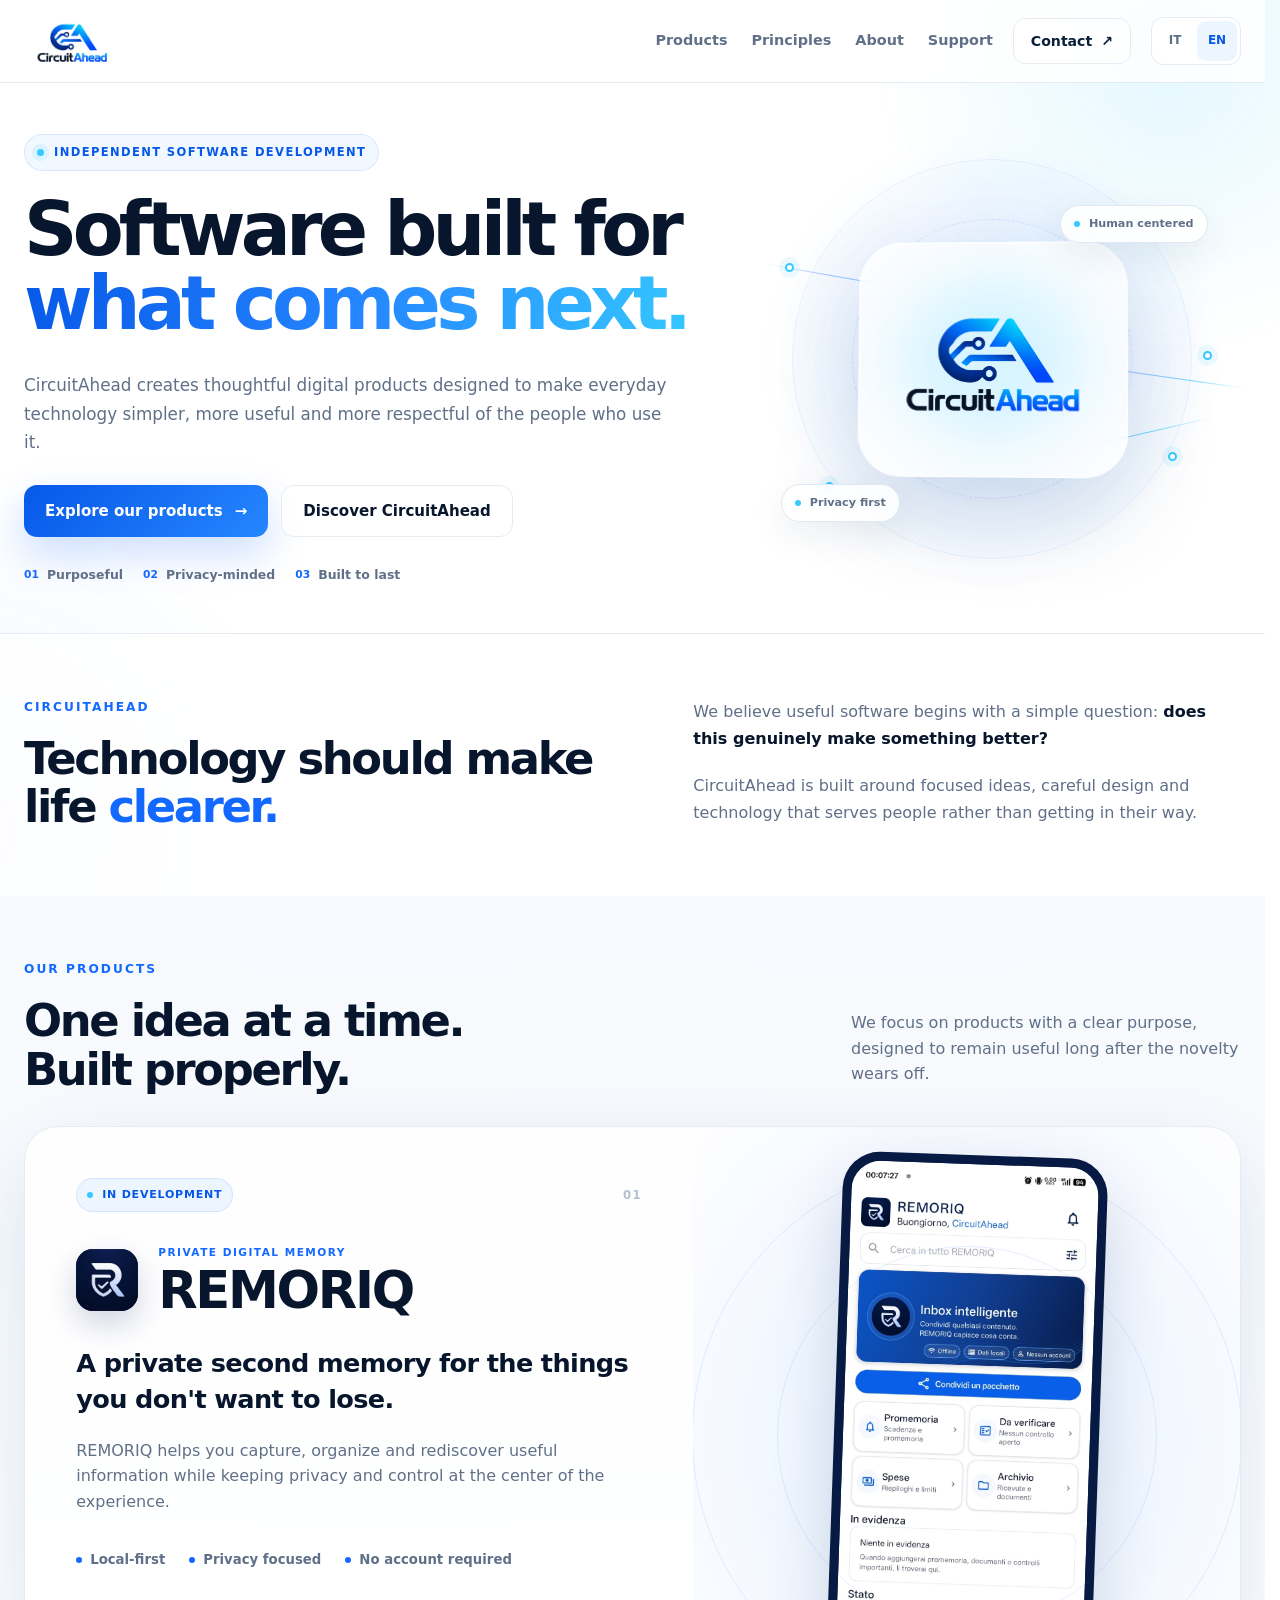
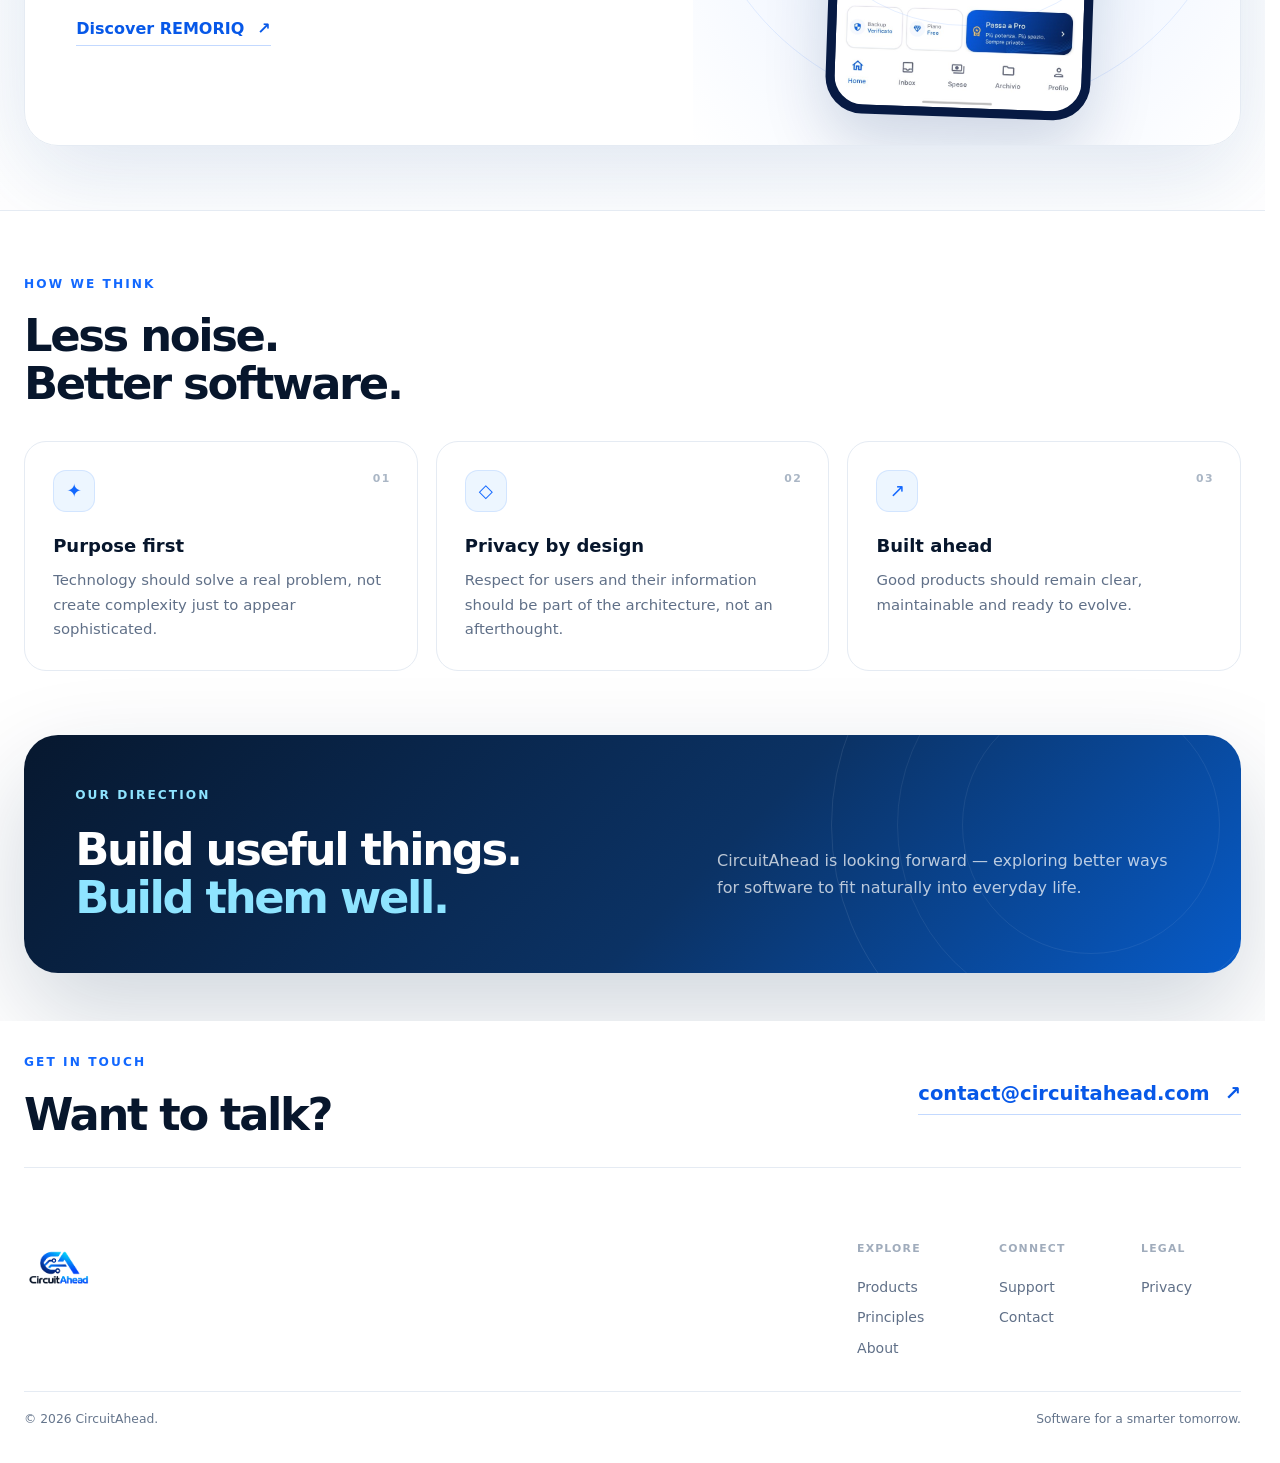
==== commit 6c3360ad: "feat: add accessible scroll reveals and typewriter headings Coordinate content entrances, original-t" ====
--- a/index.html
+++ b/index.html
@@ -11,9 +11,11 @@
   <meta property="og:type" content="website">
   <link rel="icon" type="image/png" href="/assets/favicon.png">
   <link rel="apple-touch-icon" href="/assets/circuitahead-logo.png">
-  <link rel="stylesheet" href="/css/styles.css?v=b745de34a5d7">
+  <link rel="stylesheet" href="/css/styles.css?v=a46d2e3f0605">
   <link rel="stylesheet" href="/css/home.css?v=5bd16157ee9c">
-<script src="/js/main.js?v=4f8bf5eb1609" type="module"></script>
+<link rel="stylesheet" href="/css/motion.css?v=5263ead9eefc">
+<link rel="modulepreload" href="/js/motion.js?v=17e402e7164d">
+<script src="/js/main.js?v=493cd5dd616e" type="module"></script>
 <link rel="canonical" href="https://circuitahead.com/">
 <meta property="og:url" content="https://circuitahead.com/">
 <meta property="og:site_name" content="CircuitAhead">
--- a/css/styles.css
+++ b/css/styles.css
@@ -1336,32 +1336,7 @@
   color: var(--text-light);
   font-size: 0.77rem;
 }
-/* ---------- SCROLL REVEAL ---------- */
-.reveal {
-  opacity: 1;
-  transform:
-    translateY(0);
-  transition:
-    opacity 800ms var(--ease),
-    transform 800ms var(--ease);
-}
-.reveal.visible {
-  opacity: 1;
-  transform:
-    translateY(0);
-}
-.reveal-delay-1 {
-  transition-delay: 90ms;
-}
-.reveal-delay-2 {
-  transition-delay: 170ms;
-}
-.reveal-delay-3 {
-  transition-delay: 250ms;
-}
-.reveal-delay-4 {
-  transition-delay: 330ms;
-}
+/* Entrance effects are progressively managed by motion.js. */
 /* ---------- ANIMATIONS ---------- */
 @keyframes floatLogo {
   0%,
--- a/css/motion.css
+++ b/css/motion.css
@@ -0,0 +1,95 @@
+/* Motion is enabled progressively. Without JavaScript every element is visible. */
+[data-motion-state="waiting"] {
+  opacity: 0;
+}
+[data-motion-state="running"] {
+  will-change: opacity, translate;
+}
+[data-motion="type"][data-motion-state="running"] {
+  will-change: clip-path;
+}
+[data-motion-state="waiting"]:focus-within {
+  opacity: 1;
+  translate: none;
+}
+.reading-progress {
+  position: fixed;
+  inset: 0 0 auto;
+  height: 2px;
+  z-index: 250;
+  pointer-events: none;
+  background: linear-gradient(90deg, #0758e8, #35c9ff);
+  transform: scaleX(0);
+  transform-origin: left;
+}
+
+@media (prefers-reduced-motion: no-preference) {
+  .image-dialog[open] {
+    animation: dialog-arrive 240ms cubic-bezier(.16, 1, .3, 1) both;
+  }
+  .image-dialog[open]::backdrop {
+    animation: backdrop-arrive 180ms ease-out both;
+  }
+  .support-faq-item[open] .support-faq-answer {
+    animation: answer-arrive 260ms ease-out both;
+  }
+  .button:active, .rq-button:active {
+    translate: 0 1px;
+  }
+}
+@media (hover: hover) and (prefers-reduced-motion: no-preference) {
+  .rq-feature {
+    transition: transform 240ms ease, border-color 240ms ease, box-shadow 240ms ease;
+  }
+  .rq-feature:hover {
+    transform: translateY(-4px);
+    border-color: #b9d4ff;
+    box-shadow: 0 20px 45px #102f5c12;
+  }
+  .principle-card:hover {
+    transform: translateY(-4px);
+  }
+}
+@keyframes dialog-arrive {
+  from { opacity: 0; translate: 0 10px; }
+  to { opacity: 1; translate: 0 0; }
+}
+@keyframes backdrop-arrive {
+  from { opacity: 0; }
+  to { opacity: 1; }
+}
+@keyframes answer-arrive {
+  from { opacity: 0; translate: 0 5px; }
+  to { opacity: 1; translate: 0 0; }
+}
+@media (prefers-reduced-motion: reduce), print {
+  [data-motion-state] {
+    opacity: 1 !important;
+    translate: none !important;
+    scale: none !important;
+    clip-path: none !important;
+    will-change: auto !important;
+  }
+  .reading-progress { display: none; }
+}
+html[data-motion="reduced"] [data-motion-state] {
+  opacity: 1;
+  translate: none;
+  clip-path: none;
+}
+
+html[data-motion="reduced"] *,
+html[data-motion="reduced"] *::before,
+html[data-motion="reduced"] *::after {
+  animation: none !important;
+  transition: none !important;
+  scroll-behavior: auto !important;
+}
+
+html[data-motion="reduced"] .reading-progress { display: none; }
+html[data-motion="reduced"] .rq-feature:hover,
+html[data-motion="reduced"] .principle-card:hover,
+html[data-motion="reduced"] .product-device:hover { transform: none; }
+@media (prefers-reduced-motion: reduce) {
+  .rq-feature:hover, .principle-card:hover, .product-device:hover { transform: none; }
+}
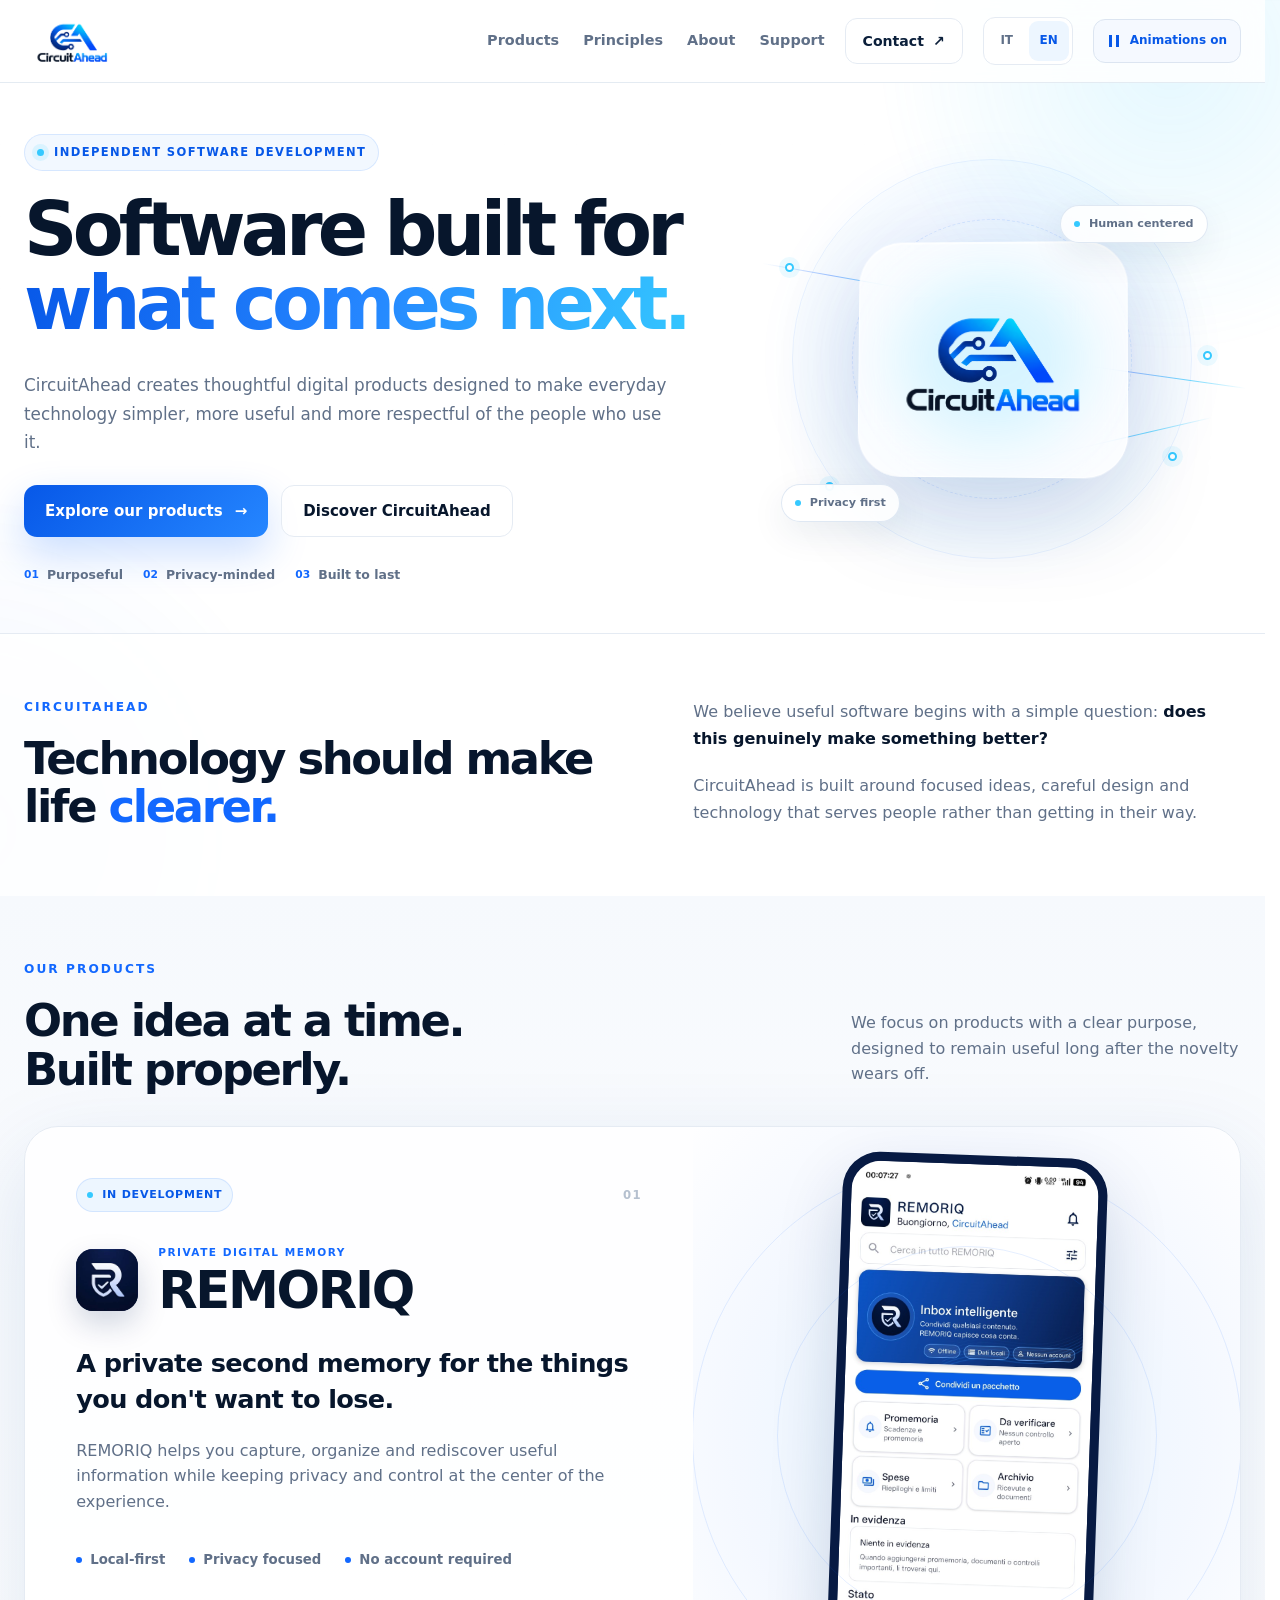
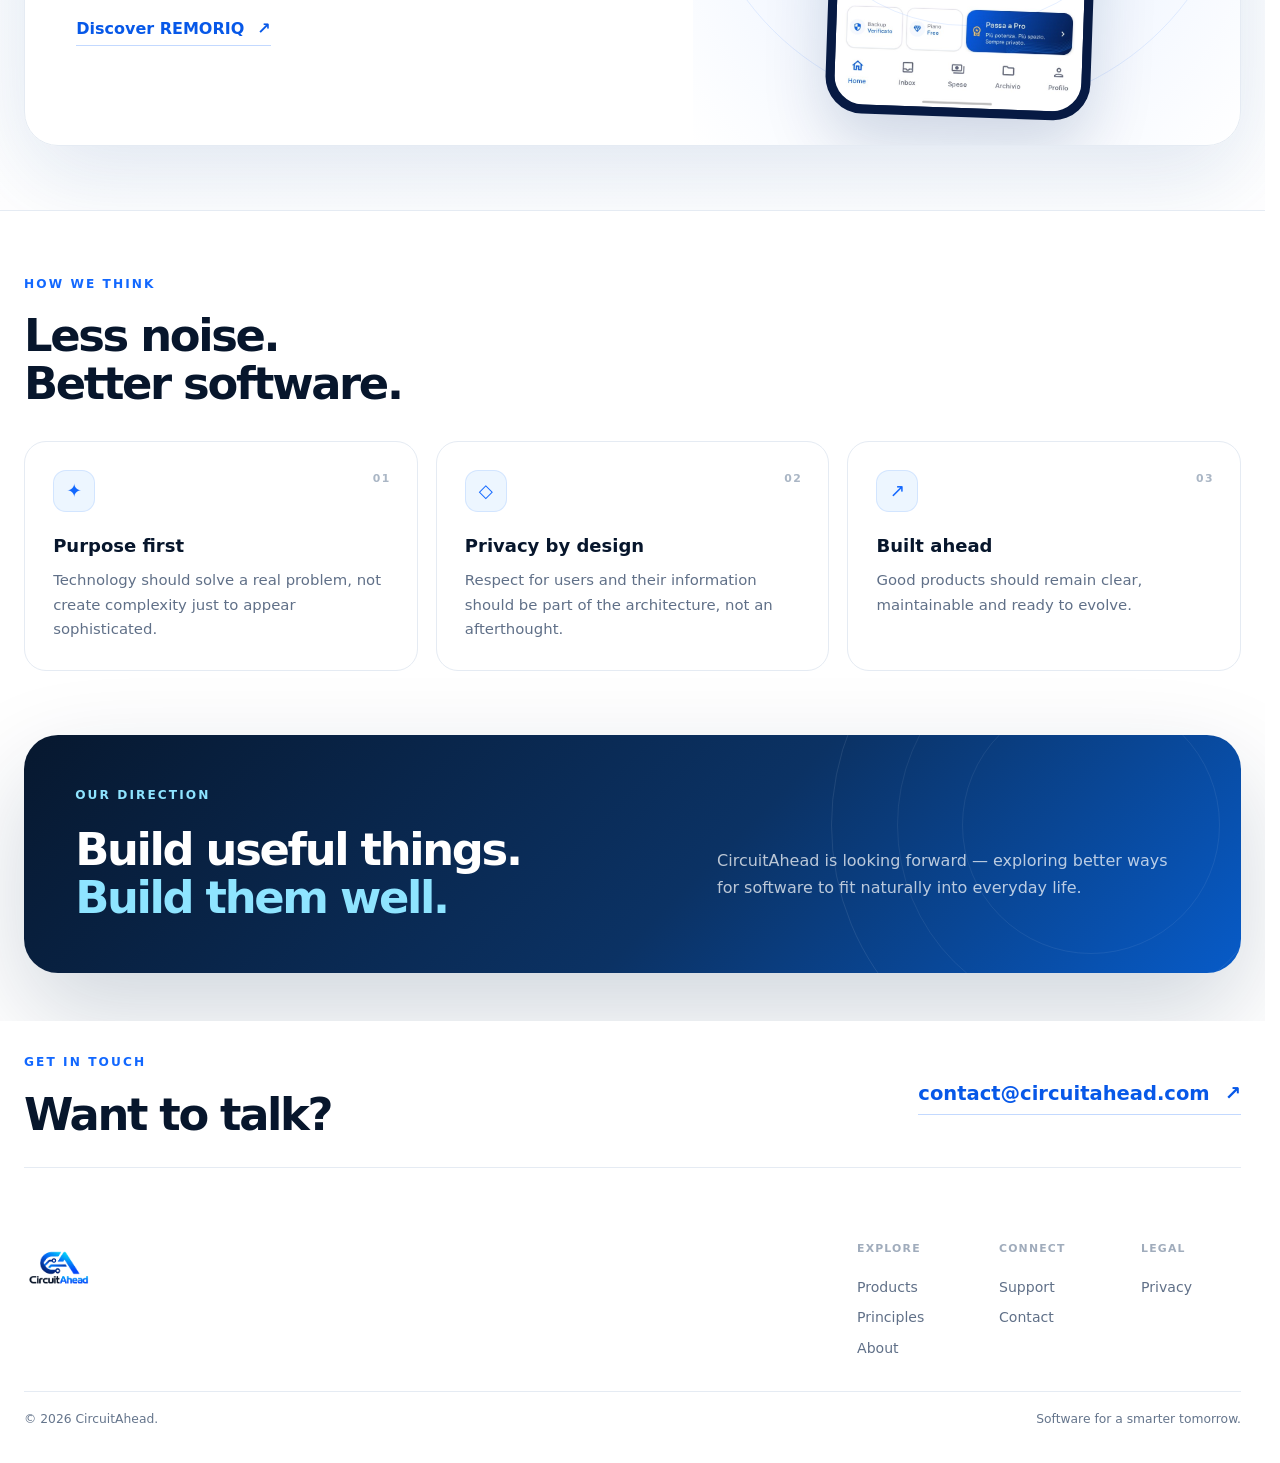
==== commit da1447ca: "fix: make desktop motion preferences explicit and restore page entrances" ====
--- a/index.html
+++ b/index.html
@@ -11,11 +11,11 @@
   <meta property="og:type" content="website">
   <link rel="icon" type="image/png" href="/assets/favicon.png">
   <link rel="apple-touch-icon" href="/assets/circuitahead-logo.png">
-  <link rel="stylesheet" href="/css/styles.css?v=a46d2e3f0605">
+  <link rel="stylesheet" href="/css/styles.css?v=b7ad8ae96f68">
   <link rel="stylesheet" href="/css/home.css?v=5bd16157ee9c">
-<link rel="stylesheet" href="/css/motion.css?v=5263ead9eefc">
-<link rel="modulepreload" href="/js/motion.js?v=17e402e7164d">
-<script src="/js/main.js?v=493cd5dd616e" type="module"></script>
+<link rel="stylesheet" href="/css/motion.css?v=43480655be28">
+<link rel="modulepreload" href="/js/motion.js?v=564de1070002">
+<script src="/js/main.js?v=5b40cab1c26f" type="module"></script>
 <link rel="canonical" href="https://circuitahead.com/">
 <meta property="og:url" content="https://circuitahead.com/">
 <meta property="og:site_name" content="CircuitAhead">
--- a/css/styles.css
+++ b/css/styles.css
@@ -1609,12 +1609,12 @@
 }
 /* ---------- ACCESSIBILITY ---------- */
 @media (prefers-reduced-motion: reduce) {
-  html {
+  html:not([data-motion="enabled"]) {
     scroll-behavior: auto;
   }
-  *,
-  *::before,
-  *::after {
+  html:not([data-motion="enabled"]) *,
+  html:not([data-motion="enabled"]) *::before,
+  html:not([data-motion="enabled"]) *::after {
     animation-duration:
       0.01ms !important;
     animation-iteration-count:
@@ -1624,7 +1624,7 @@
     scroll-behavior:
       auto !important;
   }
-  .reveal {
+  html:not([data-motion="enabled"]) .reveal {
     opacity: 1;
     transform: none;
   }
@@ -3147,8 +3147,8 @@
   .image-dialog-viewport { padding: 10px; }
 }
 @media (prefers-reduced-motion: reduce) {
-  *, *::before, *::after { animation: none !important; transition: none !important; scroll-behavior: auto !important; }
-  .product-device { transform: none; }
+  html:not([data-motion="enabled"]) *, html:not([data-motion="enabled"]) *::before, html:not([data-motion="enabled"]) *::after { animation: none !important; transition: none !important; scroll-behavior: auto !important; }
+  html:not([data-motion="enabled"]) .product-device { transform: none; }
 }
 /* Grid items must be allowed to shrink on narrow devices. */
 .hero-copy, .hero-visual, .product-content, .product-art { min-width: 0; }
--- a/css/motion.css
+++ b/css/motion.css
@@ -23,30 +23,28 @@
   transform-origin: left;
 }
 
-@media (prefers-reduced-motion: no-preference) {
-  .image-dialog[open] {
+  html[data-motion="enabled"] .image-dialog[open] {
     animation: dialog-arrive 240ms cubic-bezier(.16, 1, .3, 1) both;
   }
-  .image-dialog[open]::backdrop {
+  html[data-motion="enabled"] .image-dialog[open]::backdrop {
     animation: backdrop-arrive 180ms ease-out both;
   }
-  .support-faq-item[open] .support-faq-answer {
+  html[data-motion="enabled"] .support-faq-item[open] .support-faq-answer {
     animation: answer-arrive 260ms ease-out both;
   }
-  .button:active, .rq-button:active {
+  html[data-motion="enabled"] .button:active, html[data-motion="enabled"] .rq-button:active {
     translate: 0 1px;
   }
-}
-@media (hover: hover) and (prefers-reduced-motion: no-preference) {
-  .rq-feature {
+@media (hover: hover) {
+  html[data-motion="enabled"] .rq-feature {
     transition: transform 240ms ease, border-color 240ms ease, box-shadow 240ms ease;
   }
-  .rq-feature:hover {
+  html[data-motion="enabled"] .rq-feature:hover {
     transform: translateY(-4px);
     border-color: #b9d4ff;
     box-shadow: 0 20px 45px #102f5c12;
   }
-  .principle-card:hover {
+  html[data-motion="enabled"] .principle-card:hover {
     transform: translateY(-4px);
   }
 }
@@ -62,15 +60,15 @@
   from { opacity: 0; translate: 0 5px; }
   to { opacity: 1; translate: 0 0; }
 }
-@media (prefers-reduced-motion: reduce), print {
-  [data-motion-state] {
+@media (prefers-reduced-motion: reduce) {
+  html:not([data-motion="enabled"]) [data-motion-state] {
     opacity: 1 !important;
     translate: none !important;
     scale: none !important;
     clip-path: none !important;
     will-change: auto !important;
   }
-  .reading-progress { display: none; }
+  html:not([data-motion="enabled"]) .reading-progress { display: none; }
 }
 html[data-motion="reduced"] [data-motion-state] {
   opacity: 1;
@@ -91,5 +89,63 @@
 html[data-motion="reduced"] .principle-card:hover,
 html[data-motion="reduced"] .product-device:hover { transform: none; }
 @media (prefers-reduced-motion: reduce) {
-  .rq-feature:hover, .principle-card:hover, .product-device:hover { transform: none; }
+  html:not([data-motion="enabled"]) .rq-feature:hover,
+  html:not([data-motion="enabled"]) .principle-card:hover,
+  html:not([data-motion="enabled"]) .product-device:hover { transform: none; }
 }
+
+/* Compact in the desktop header, labelled in the mobile navigation. */
+.motion-toggle {
+  display: inline-flex;
+  flex: 0 0 auto;
+  align-items: center;
+  justify-content: center;
+  gap: 9px;
+  min-width: 44px;
+  min-height: 44px;
+  padding: 10px;
+  border: 1px solid #dce5f1;
+  border-radius: 12px;
+  background: #fff;
+  color: #345375;
+  font: inherit;
+  font-size: .75rem;
+  font-weight: 650;
+  cursor: pointer;
+}
+.motion-toggle:hover { background: #f1f7ff; border-color: #b9d4ff; }
+.motion-toggle[aria-pressed="true"] { color: #0758e8; background: #f5f9ff; }
+.motion-toggle-icon { position: relative; display: block; width: 14px; height: 14px; }
+.motion-toggle-icon::before {
+  content: "";
+  position: absolute;
+  inset: 1px auto 1px 3px;
+  border-top: 6px solid transparent;
+  border-bottom: 6px solid transparent;
+  border-left: 9px solid currentColor;
+}
+.motion-toggle[aria-pressed="true"] .motion-toggle-icon::before {
+  inset: 1px 2px;
+  border: 0;
+  border-inline: 3px solid currentColor;
+}
+.motion-toggle-label { display: none; }
+.mobile-nav .motion-toggle {
+  justify-content: flex-start;
+  margin: 12px 0;
+  padding-inline: 14px;
+}
+.mobile-nav .motion-toggle-label { display: inline; }
+@media (min-width: 1200px) {
+  .motion-toggle { padding-inline: 13px; }
+  .motion-toggle-label { display: inline; }
+}
+@media print {
+  [data-motion-state] {
+    opacity: 1 !important;
+    translate: none !important;
+    scale: none !important;
+    clip-path: none !important;
+  }
+  .motion-toggle, .reading-progress { display: none !important; }
+}
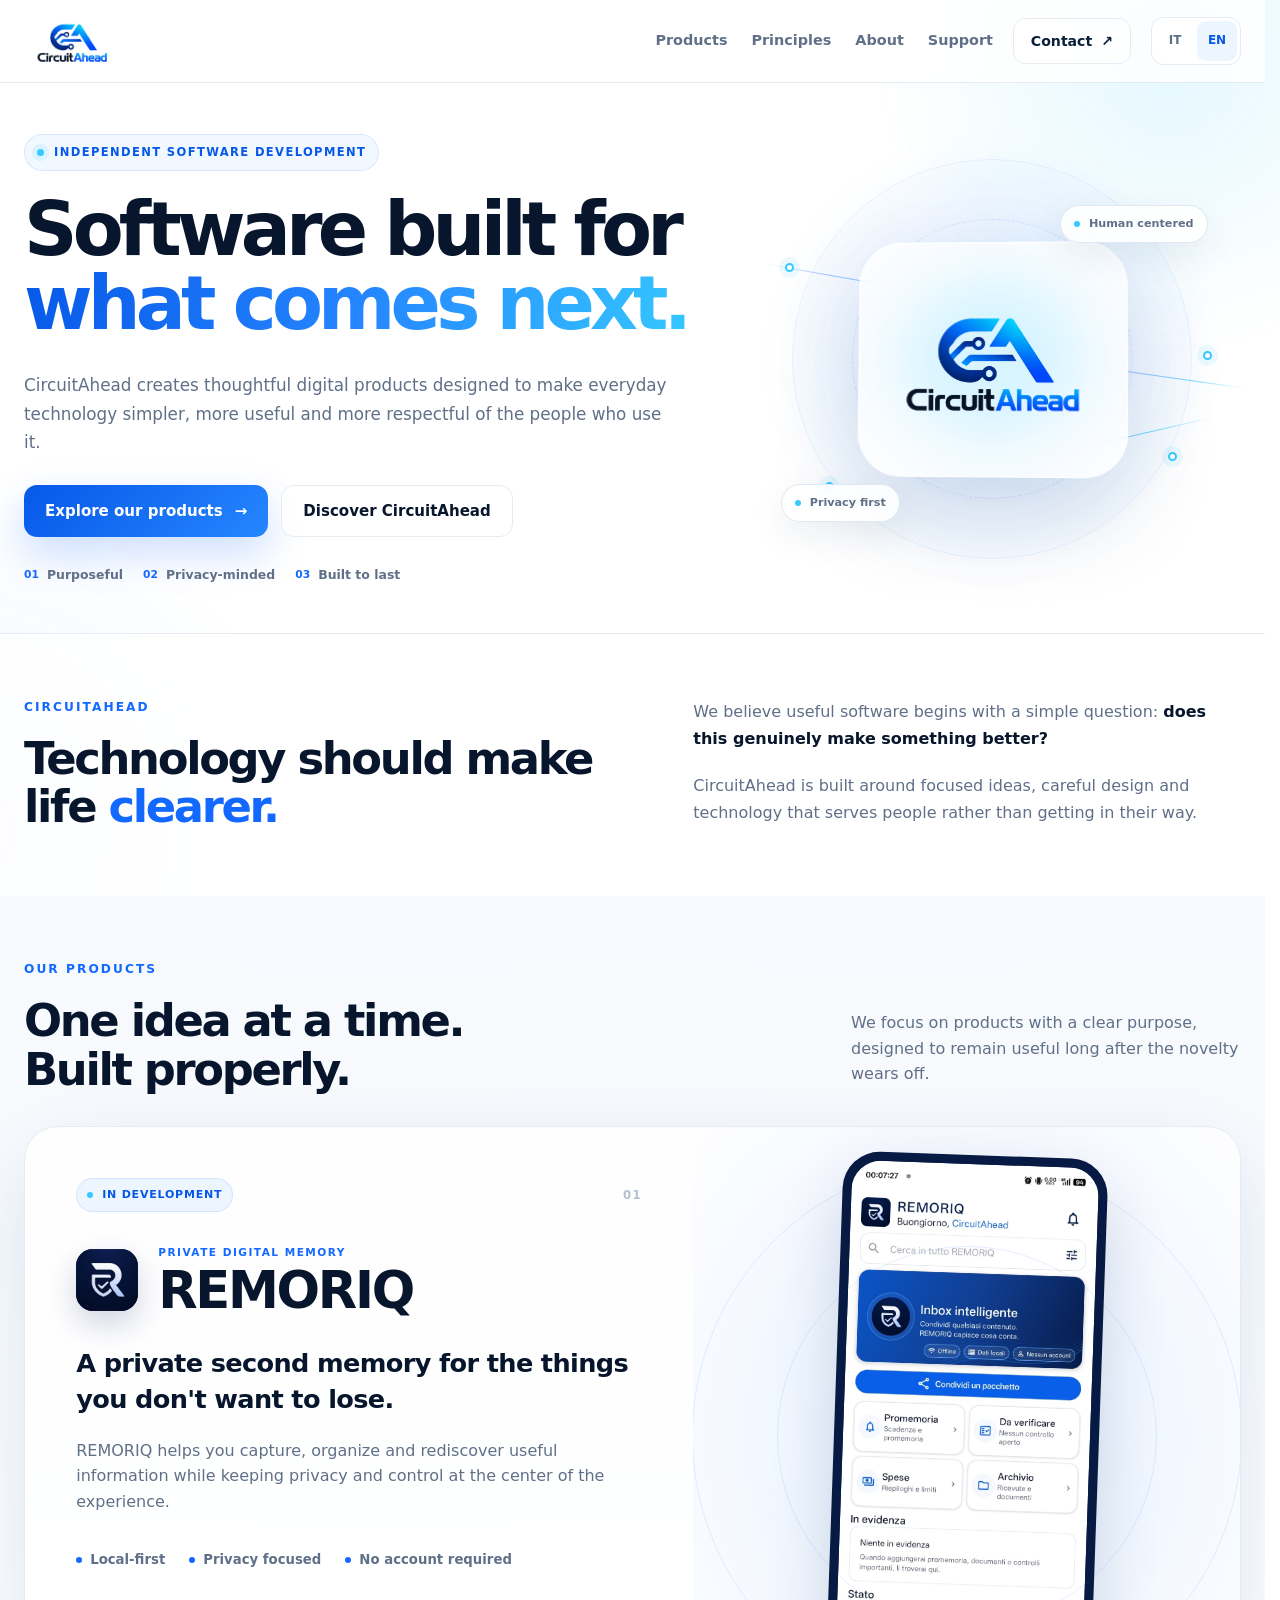
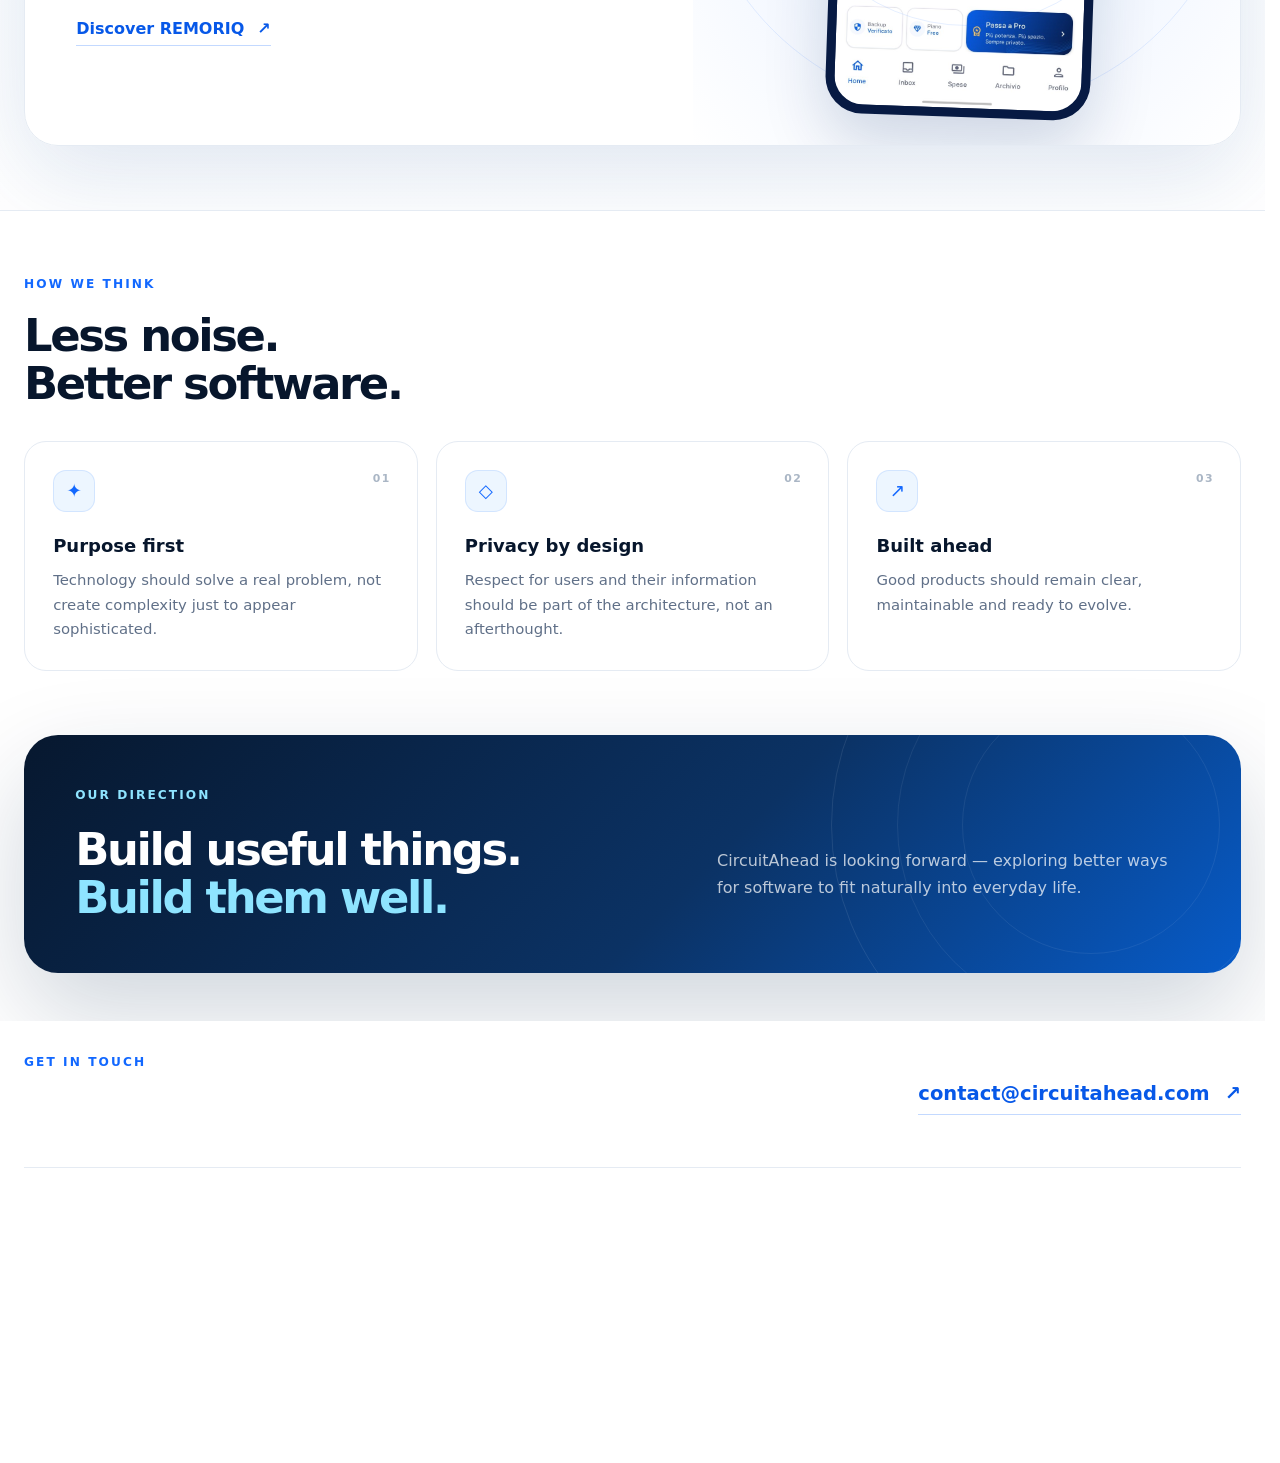
==== commit 1f0b3b98: "fix: remove animation control from site navigation" ====
--- a/index.html
+++ b/index.html
@@ -13,9 +13,9 @@
   <link rel="apple-touch-icon" href="/assets/circuitahead-logo.png">
   <link rel="stylesheet" href="/css/styles.css?v=b7ad8ae96f68">
   <link rel="stylesheet" href="/css/home.css?v=5bd16157ee9c">
-<link rel="stylesheet" href="/css/motion.css?v=43480655be28">
-<link rel="modulepreload" href="/js/motion.js?v=564de1070002">
-<script src="/js/main.js?v=5b40cab1c26f" type="module"></script>
+<link rel="stylesheet" href="/css/motion.css?v=7c0f8e64bbe5">
+<link rel="modulepreload" href="/js/motion.js?v=566dda1c863f">
+<script src="/js/main.js?v=b7f7d9800be8" type="module"></script>
 <link rel="canonical" href="https://circuitahead.com/">
 <meta property="og:url" content="https://circuitahead.com/">
 <meta property="og:site_name" content="CircuitAhead">
--- a/css/motion.css
+++ b/css/motion.css
@@ -94,52 +94,6 @@
   html:not([data-motion="enabled"]) .product-device:hover { transform: none; }
 }
 
-/* Compact in the desktop header, labelled in the mobile navigation. */
-.motion-toggle {
-  display: inline-flex;
-  flex: 0 0 auto;
-  align-items: center;
-  justify-content: center;
-  gap: 9px;
-  min-width: 44px;
-  min-height: 44px;
-  padding: 10px;
-  border: 1px solid #dce5f1;
-  border-radius: 12px;
-  background: #fff;
-  color: #345375;
-  font: inherit;
-  font-size: .75rem;
-  font-weight: 650;
-  cursor: pointer;
-}
-.motion-toggle:hover { background: #f1f7ff; border-color: #b9d4ff; }
-.motion-toggle[aria-pressed="true"] { color: #0758e8; background: #f5f9ff; }
-.motion-toggle-icon { position: relative; display: block; width: 14px; height: 14px; }
-.motion-toggle-icon::before {
-  content: "";
-  position: absolute;
-  inset: 1px auto 1px 3px;
-  border-top: 6px solid transparent;
-  border-bottom: 6px solid transparent;
-  border-left: 9px solid currentColor;
-}
-.motion-toggle[aria-pressed="true"] .motion-toggle-icon::before {
-  inset: 1px 2px;
-  border: 0;
-  border-inline: 3px solid currentColor;
-}
-.motion-toggle-label { display: none; }
-.mobile-nav .motion-toggle {
-  justify-content: flex-start;
-  margin: 12px 0;
-  padding-inline: 14px;
-}
-.mobile-nav .motion-toggle-label { display: inline; }
-@media (min-width: 1200px) {
-  .motion-toggle { padding-inline: 13px; }
-  .motion-toggle-label { display: inline; }
-}
 @media print {
   [data-motion-state] {
     opacity: 1 !important;
@@ -147,5 +101,5 @@
     scale: none !important;
     clip-path: none !important;
   }
-  .motion-toggle, .reading-progress { display: none !important; }
+  .reading-progress { display: none !important; }
 }
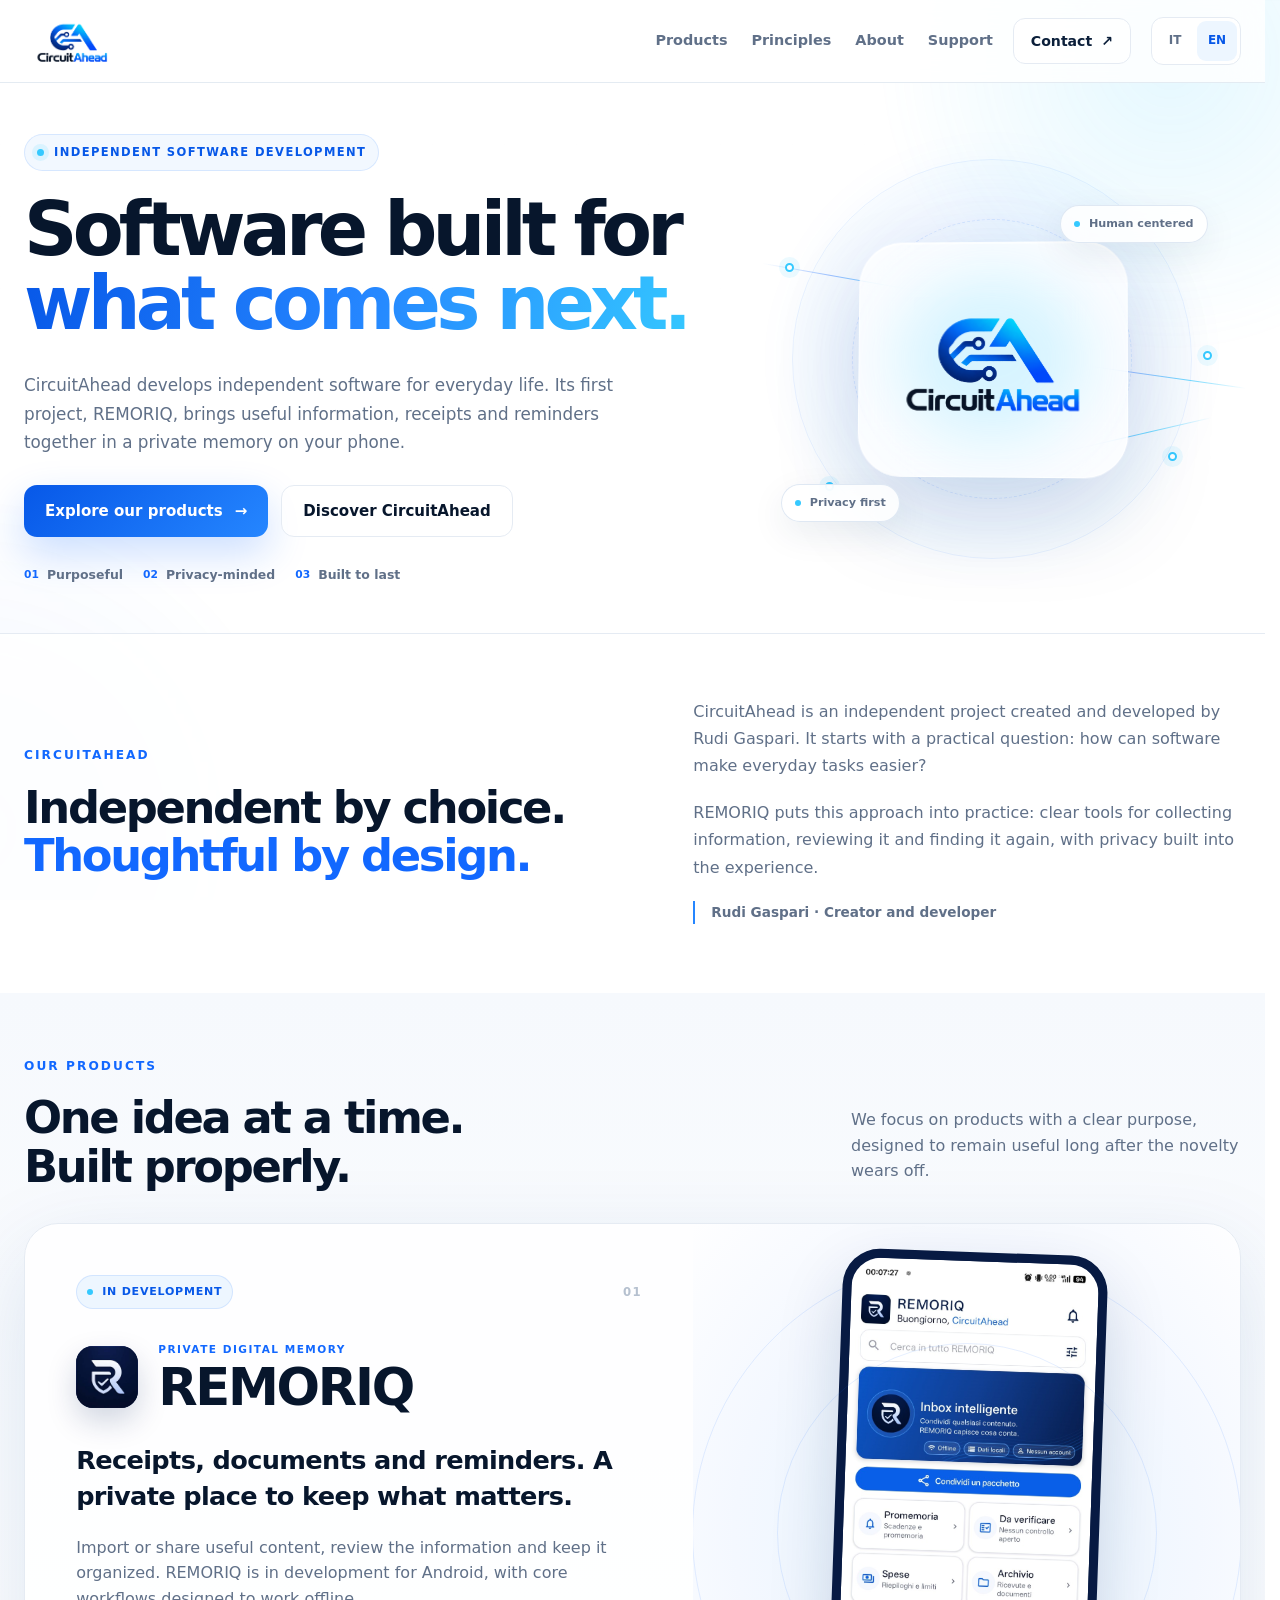
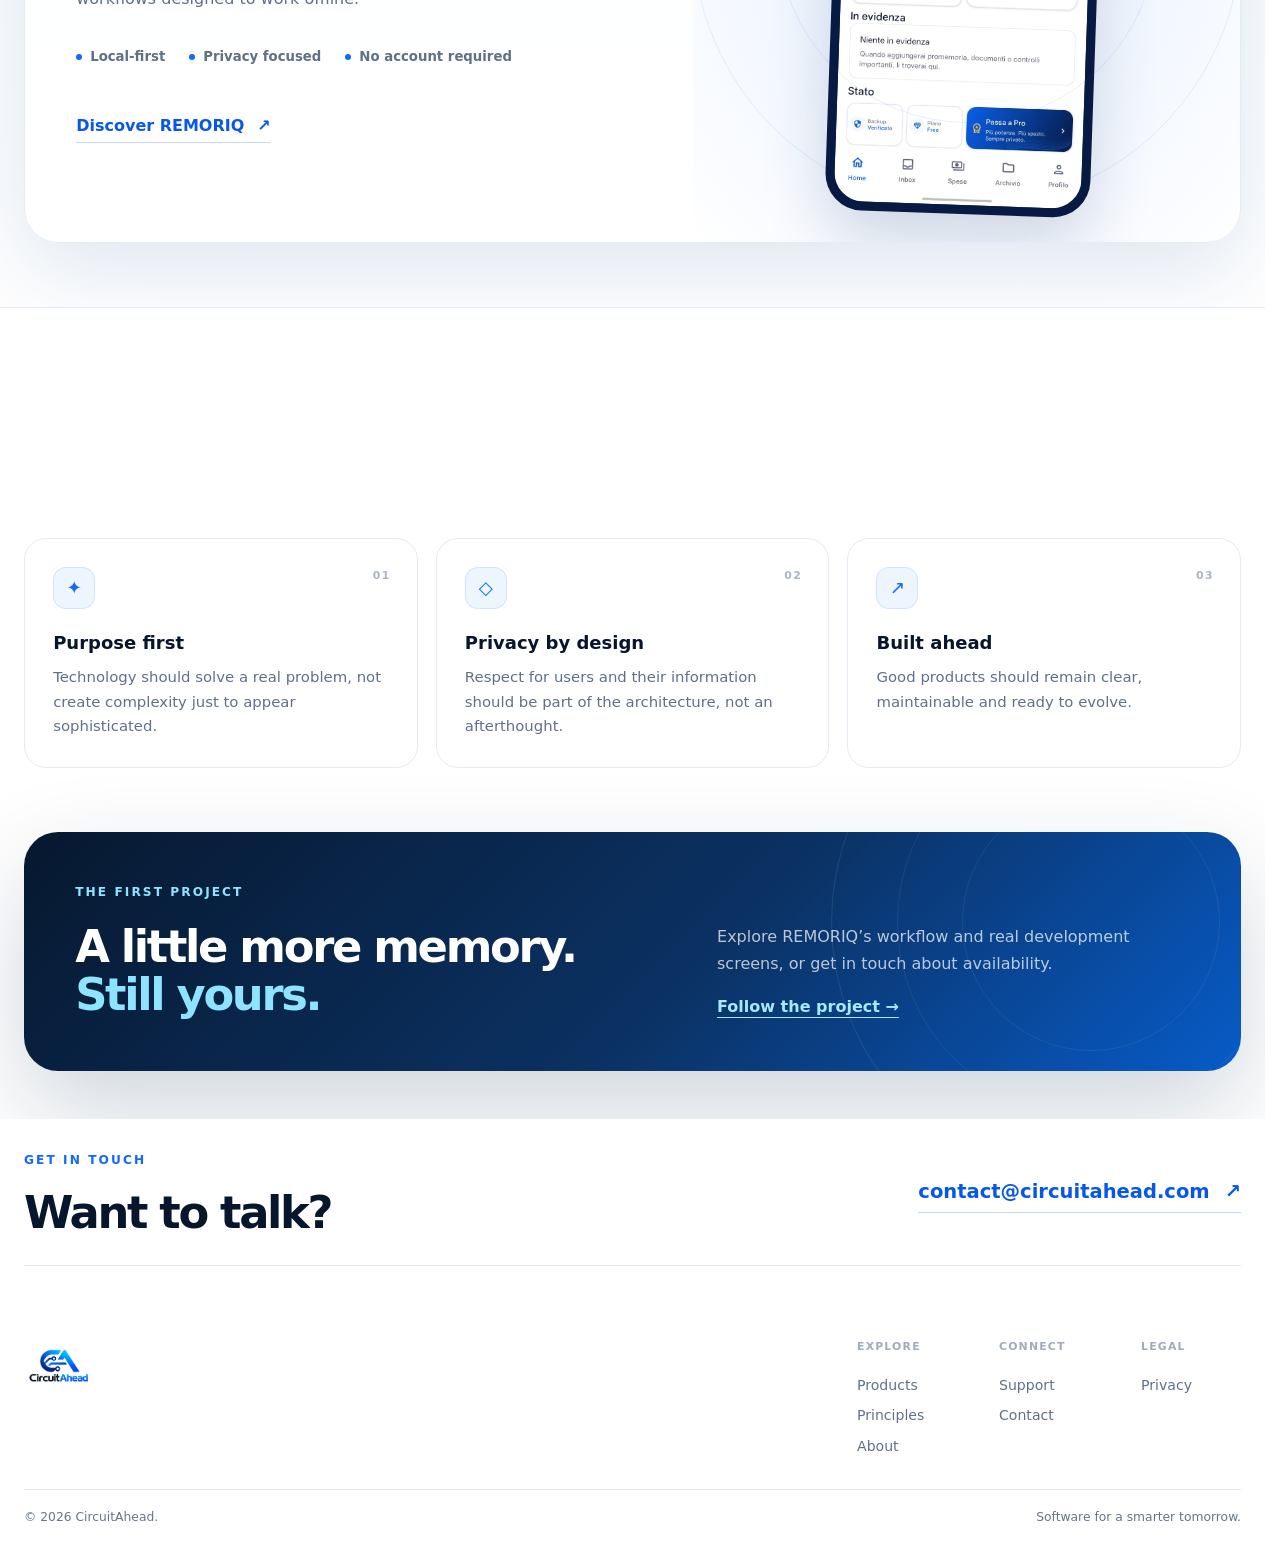
==== commit c0b0cae2: "feat: explain REMORIQ workflow and align site with development status" ====
--- a/index.html
+++ b/index.html
@@ -4,18 +4,18 @@
   <meta charset="UTF-8">
   <meta name="viewport" content="width=device-width, initial-scale=1.0">
   <script src="/js/language.js?v=23eb0c3d0966"></script><title>CircuitAhead — Software for a smarter tomorrow</title>
-  <meta name="description" content="CircuitAhead creates thoughtful, reliable and privacy-focused software designed around real people and real needs.">
+  <meta name="description" content="Independent software by Rudi Gaspari. Discover REMORIQ, a private memory for receipts, documents and reminders, in development for Android.">
   <meta name="theme-color" content="#ffffff">
   <meta property="og:title" content="CircuitAhead — Software for a smarter tomorrow">
-  <meta property="og:description" content="CircuitAhead creates thoughtful, reliable and privacy-focused software designed around real people and real needs.">
+  <meta property="og:description" content="Independent software by Rudi Gaspari. Discover REMORIQ, a private memory for receipts, documents and reminders, in development for Android.">
   <meta property="og:type" content="website">
   <link rel="icon" type="image/png" href="/assets/favicon.png">
   <link rel="apple-touch-icon" href="/assets/circuitahead-logo.png">
-  <link rel="stylesheet" href="/css/styles.css?v=b7ad8ae96f68">
-  <link rel="stylesheet" href="/css/home.css?v=5bd16157ee9c">
+  <link rel="stylesheet" href="/css/styles.css?v=05fd8dab793f">
+  <link rel="stylesheet" href="/css/home.css?v=3bfc346fbcc6">
 <link rel="stylesheet" href="/css/motion.css?v=7c0f8e64bbe5">
 <link rel="modulepreload" href="/js/motion.js?v=566dda1c863f">
-<script src="/js/main.js?v=b7f7d9800be8" type="module"></script>
+<script src="/js/main.js?v=f33a4bed349a" type="module"></script>
 <link rel="canonical" href="https://circuitahead.com/">
 <meta property="og:url" content="https://circuitahead.com/">
 <meta property="og:site_name" content="CircuitAhead">
@@ -49,7 +49,7 @@
 <span class="status-dot"></span>Independent software development</div>
           <h1 class="reveal reveal-delay-1">Software built for <span class="gradient-text">what comes next.</span>
 </h1>
-          <p class="hero-description reveal reveal-delay-2">CircuitAhead creates thoughtful digital products designed to make everyday technology simpler, more useful and more respectful of the people who use it.</p>
+          <p data-en="CircuitAhead develops independent software for everyday life. Its first project, REMORIQ, brings useful information, receipts and reminders together in a private memory on your phone." data-it="CircuitAhead sviluppa software indipendente per la vita di ogni giorno. Il primo progetto, REMORIQ, riunisce informazioni utili, ricevute e promemoria in una memoria privata sul telefono." class="hero-description reveal reveal-delay-2">CircuitAhead develops independent software for everyday life. Its first project, REMORIQ, brings useful information, receipts and reminders together in a private memory on your phone.</p>
           <div class="hero-actions reveal reveal-delay-3">
 <a class="button button-primary" href="#products">Explore our products <span aria-hidden="true">→</span></a><a class="button button-secondary" href="#about">Discover CircuitAhead</a>
 </div>
@@ -92,13 +92,9 @@
     <section class="intro-section section" id="about"><div class="container"><div class="section-heading split-heading">
 <div class="reveal">
 <p class="section-eyebrow">CIRCUITAHEAD</p>
-<h2>Technology should make life <span>clearer.</span>
-</h2>
+<h2><span data-en="Independent by choice." data-it="Indipendente per scelta." class="founder-heading-line">Independent by choice.</span> <span data-en="Thoughtful by design." data-it="Progettato con cura.">Thoughtful by design.</span></h2>
 </div>
-<div class="intro-copy reveal reveal-delay-1">
-<p>We believe useful software begins with a simple question: <strong>does this genuinely make something better?</strong></p>
-<p>CircuitAhead is built around focused ideas, careful design and technology that serves people rather than getting in their way.</p>
-</div>
+<div class="intro-copy reveal reveal-delay-1"><p data-en="CircuitAhead is an independent project created and developed by Rudi Gaspari. It starts with a practical question: how can software make everyday tasks easier?" data-it="CircuitAhead è un progetto indipendente ideato e sviluppato da Rudi Gaspari. Nasce da una domanda pratica: come può il software semplificare le cose di ogni giorno?">CircuitAhead is an independent project created and developed by Rudi Gaspari. It starts with a practical question: how can software make everyday tasks easier?</p><p data-en="REMORIQ puts this approach into practice: clear tools for collecting information, reviewing it and finding it again, with privacy built into the experience." data-it="REMORIQ traduce questo approccio in pratica: strumenti chiari per raccogliere informazioni, verificarle e ritrovarle, con la privacy al centro dell’esperienza.">REMORIQ puts this approach into practice: clear tools for collecting information, reviewing it and finding it again, with privacy built into the experience.</p><p data-en="Rudi Gaspari · Creator and developer" data-it="Rudi Gaspari · Ideatore e sviluppatore" class="founder-signature">Rudi Gaspari · Creator and developer</p></div>
 </div></div></section>
 
     <section class="products-section section" id="products">
@@ -122,8 +118,8 @@
 <h3>REMORIQ</h3>
 </div>
             </div>
-            <p class="product-description">A private second memory for the things you don't want to lose.</p>
-            <p class="product-body">REMORIQ helps you capture, organize and rediscover useful information while keeping privacy and control at the center of the experience.</p>
+            <p data-en="Receipts, documents and reminders. A private place to keep what matters." data-it="Ricevute, documenti e promemoria. Un posto privato per ciò che conta." class="product-description">Receipts, documents and reminders. A private place to keep what matters.</p>
+            <p data-en="Import or share useful content, review the information and keep it organized. REMORIQ is in development for Android, with core workflows designed to work offline." data-it="Importa o condividi un contenuto utile, controlla le informazioni e conservale in ordine. REMORIQ è in sviluppo per Android, con flussi principali progettati per funzionare offline." class="product-body">Import or share useful content, review the information and keep it organized. REMORIQ is in development for Android, with core workflows designed to work offline.</p>
             <div class="product-features">
 <span><i></i>Local-first</span><span><i></i>Privacy focused</span><span><i></i>No account required</span>
 </div>
@@ -156,10 +152,9 @@
 
     <section class="statement-section"><div class="container"><div class="statement-card reveal">
 <div class="statement-pattern" aria-hidden="true"></div>
-<p class="section-eyebrow statement-eyebrow">OUR DIRECTION</p>
-<h2>Build useful things.<br><span>Build them well.</span>
-</h2>
-<p>CircuitAhead is looking forward — exploring better ways for software to fit naturally into everyday life.</p>
+<p data-en="THE FIRST PROJECT" data-it="IL PRIMO PROGETTO" class="section-eyebrow statement-eyebrow">THE FIRST PROJECT</p>
+<h2><span data-en="A little more memory." data-it="Una memoria in più." class="statement-heading-line">A little more memory.</span><br><span data-en="Still yours." data-it="Sempre tua.">Still yours.</span></h2>
+<p><span data-en="Explore REMORIQ’s workflow and real development screens, or get in touch about availability." data-it="Esplora il percorso di utilizzo e le schermate reali di REMORIQ, oppure scrivici per informazioni sulla disponibilità.">Explore REMORIQ’s workflow and real development screens, or get in touch about availability.</span> <a data-en="Follow the project →" data-it="Segui il progetto →" href="/remoriq/#launch" class="statement-link">Follow the project →</a></p>
 </div></div></section>
 
     <section class="cta-section section"><div class="container"><div class="cta-inner reveal">
--- a/css/styles.css
+++ b/css/styles.css
@@ -3089,6 +3089,24 @@
 }
 
 /* Shared behavior and accessibility */
+.prelaunch-note { max-width: 640px; margin-top: 24px; padding: 18px 20px; border: 1px solid #d7e6f9; border-radius: 16px; background: #f4f9ff; color: #345375; font-size: .9rem; line-height: 1.65; }
+.prelaunch-note strong { color: #071a43; }
+.prelaunch-note p { margin: 6px 0 10px; }
+.prelaunch-note a { display: inline-block; color: #0758e8; font-weight: 700; text-decoration: underline; text-underline-offset: 4px; }
+.policy-release-note { padding: 14px 16px; border-left: 2px solid #2586ff; background: #f4f9ff; color: #345375; font-size: .9rem; }
+/* Service pages put the useful information ahead of decorative space. */
+.support-hero-grid, .privacy-hero-inner { min-height: 0; gap: 44px; padding-block: 52px 60px; }
+.support-hero h1, .privacy-hero h1 { font-size: clamp(3rem, 5.5vw, 4.8rem); line-height: 1; }
+.support-hero-visual, .privacy-hero-visual { min-height: 360px; }
+.support-hero-actions { margin-top: 24px; }
+.support-address, .privacy-update { margin-top: 24px; }
+@media (max-width: 700px) {
+  .support-hero-grid, .privacy-hero-inner { padding-block: 38px 44px; }
+  .support-hero h1, .privacy-hero h1 { font-size: clamp(2.8rem, 12vw, 4rem); line-height: 1.04; }
+  .support-hero-visual, .privacy-hero-visual { display: none; }
+  .support-badge, .privacy-badge { margin-bottom: 20px; }
+  .support-hero-lead, .privacy-hero-lead { margin-top: 22px; font-size: 1rem; }
+}
 :root { color-scheme: light; }
 html { scrollbar-gutter: stable; }
 [hidden] { display: none !important; }
--- a/css/home.css
+++ b/css/home.css
@@ -1,4 +1,8 @@
 /* Home composition. Height follows content, including tall desktop-mode viewports. */
+.founder-heading-line { display: block; color: inherit !important; }
+.founder-signature { margin-top: 24px; padding-left: 16px; border-left: 2px solid #2586ff; color: #31567e; font-size: .85rem !important; font-weight: 650; }
+.statement-heading-line { color: #fff !important; }
+.statement-link { display: block; width: fit-content; margin-top: 16px; color: #a7eaff; font-weight: 700; text-decoration: underline; text-underline-offset: 5px; }
 .hero {
   min-height: 0;
 }
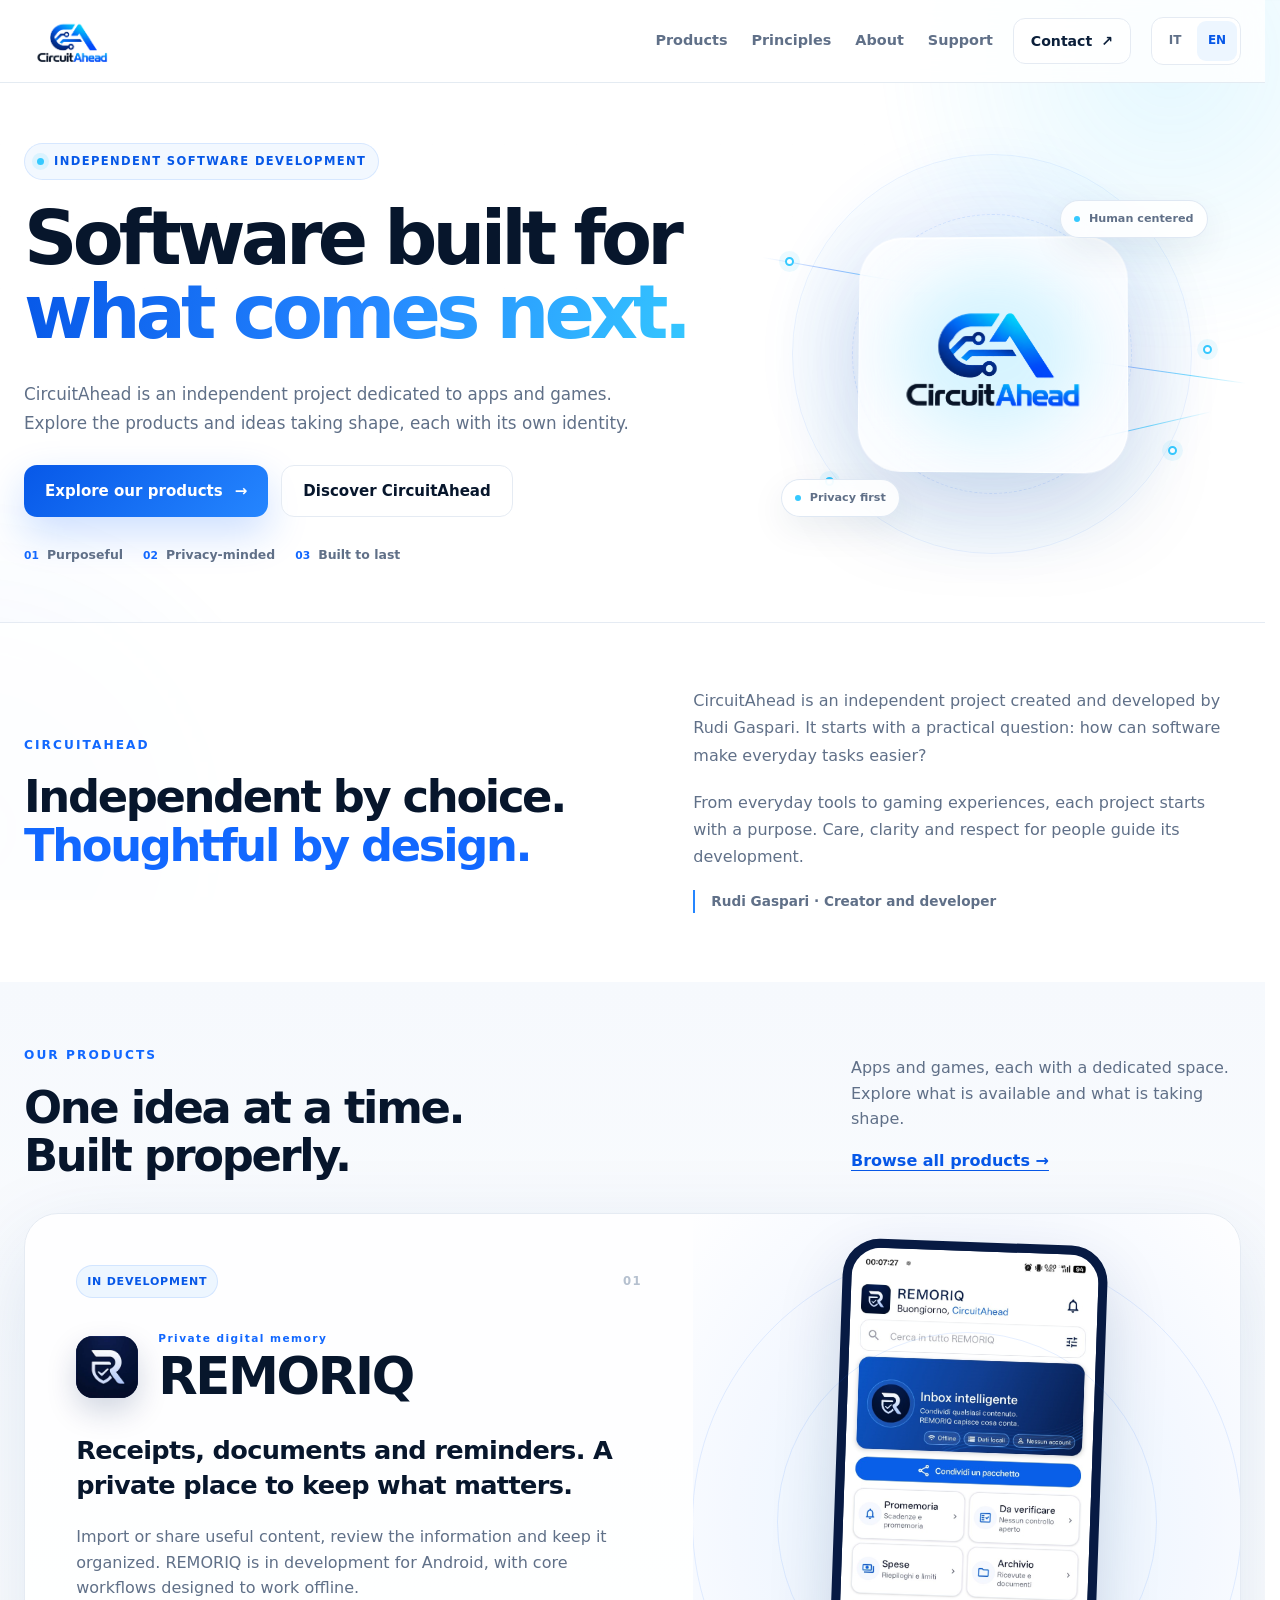
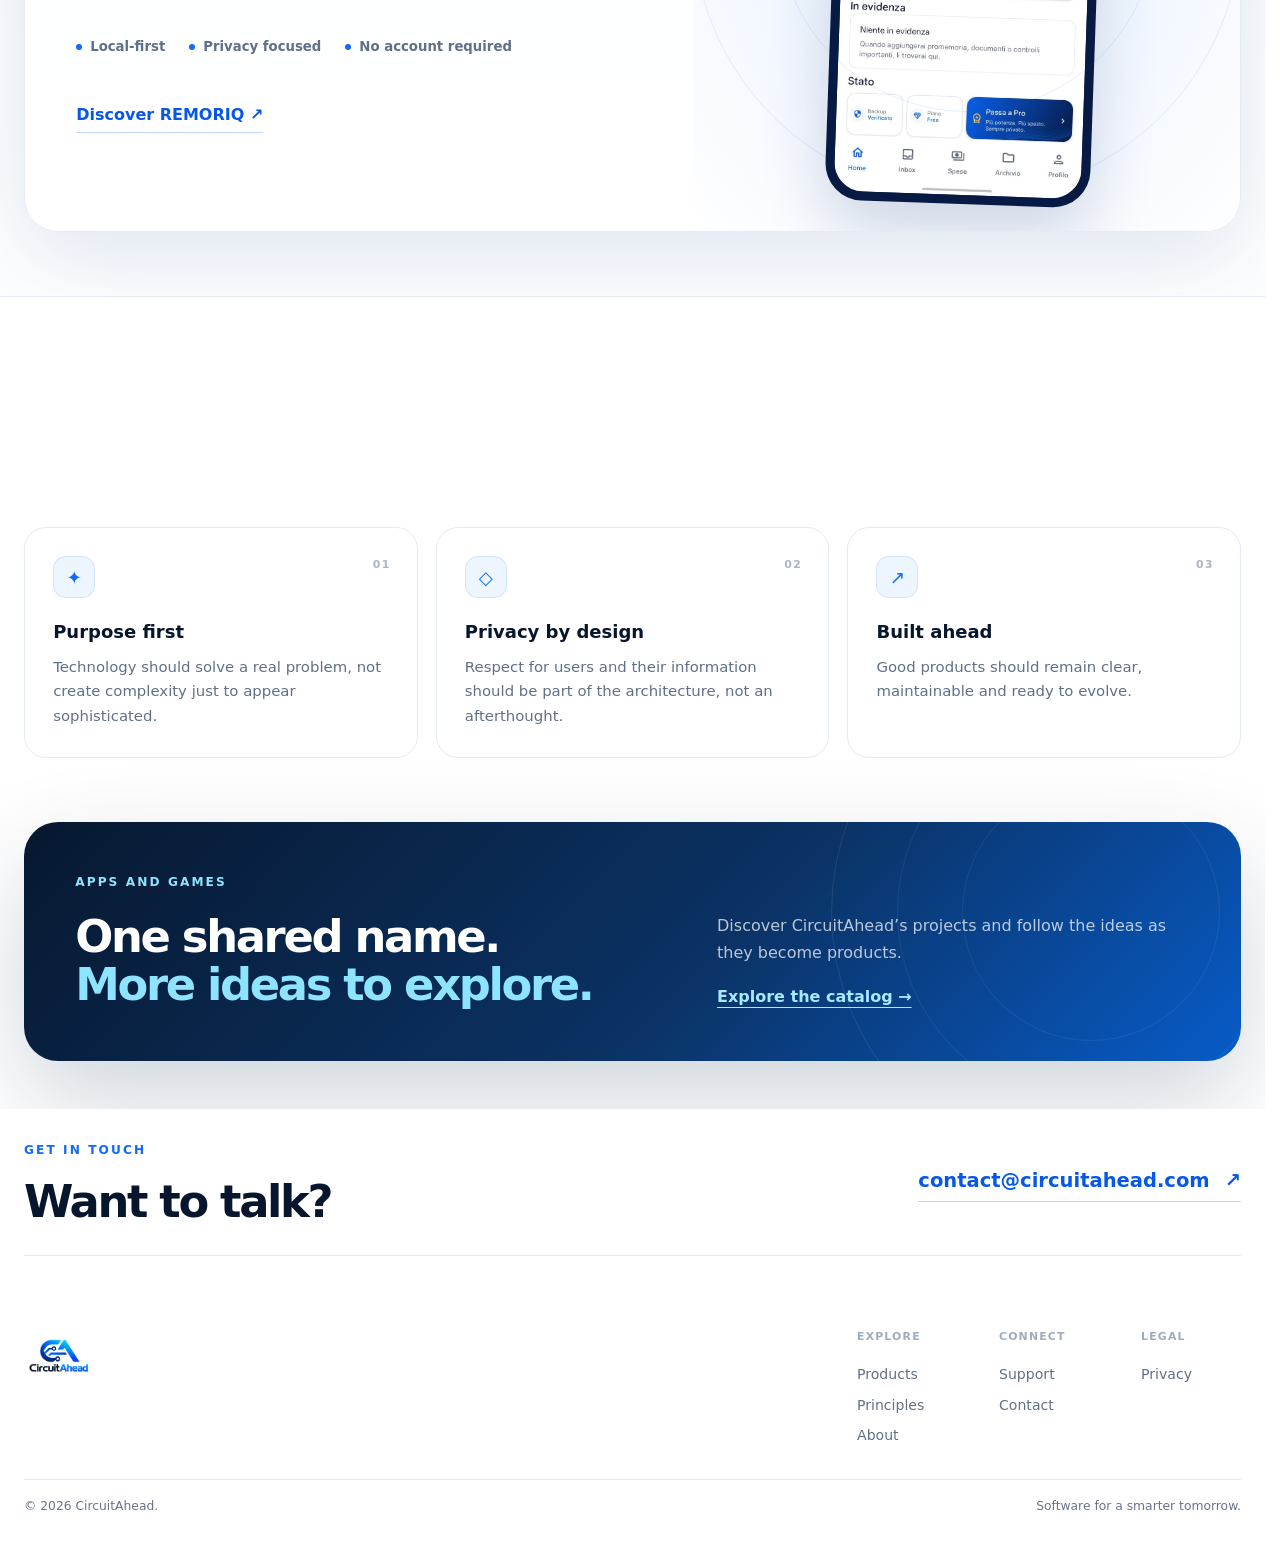
==== commit 6b1ddd8b: "feat: organize CircuitAhead as a multi-product app and game portfolio" ====
--- a/index.html
+++ b/index.html
@@ -4,18 +4,19 @@
   <meta charset="UTF-8">
   <meta name="viewport" content="width=device-width, initial-scale=1.0">
   <script src="/js/language.js?v=23eb0c3d0966"></script><title>CircuitAhead — Software for a smarter tomorrow</title>
-  <meta name="description" content="Independent software by Rudi Gaspari. Discover REMORIQ, a private memory for receipts, documents and reminders, in development for Android.">
+  <meta name="description" content="CircuitAhead is Rudi Gaspari’s independent software project. Explore its products and follow the development of new apps and games.">
   <meta name="theme-color" content="#ffffff">
   <meta property="og:title" content="CircuitAhead — Software for a smarter tomorrow">
-  <meta property="og:description" content="Independent software by Rudi Gaspari. Discover REMORIQ, a private memory for receipts, documents and reminders, in development for Android.">
+  <meta property="og:description" content="CircuitAhead is Rudi Gaspari’s independent software project. Explore its products and follow the development of new apps and games.">
   <meta property="og:type" content="website">
   <link rel="icon" type="image/png" href="/assets/favicon.png">
   <link rel="apple-touch-icon" href="/assets/circuitahead-logo.png">
-  <link rel="stylesheet" href="/css/styles.css?v=05fd8dab793f">
+  <link rel="stylesheet" href="/css/styles.css?v=c434cf575bd4">
+  <link rel="stylesheet" href="/css/catalog.css?v=b7a76e6de8f2">
   <link rel="stylesheet" href="/css/home.css?v=3bfc346fbcc6">
 <link rel="stylesheet" href="/css/motion.css?v=7c0f8e64bbe5">
 <link rel="modulepreload" href="/js/motion.js?v=566dda1c863f">
-<script src="/js/main.js?v=f33a4bed349a" type="module"></script>
+<script src="/js/main.js?v=48b59f4eca78" type="module"></script>
 <link rel="canonical" href="https://circuitahead.com/">
 <meta property="og:url" content="https://circuitahead.com/">
 <meta property="og:site_name" content="CircuitAhead">
@@ -34,11 +35,11 @@
   <header class="site-header" id="top">
     <div class="container header-inner">
       <a class="brand" href="#top" aria-label="CircuitAhead home"><img class="brand-logo" src="/assets/circuitahead-logo.webp" alt="CircuitAhead" width="724" height="543"></a>
-      <nav class="desktop-nav" aria-label="Main navigation"><a href="#products">Products</a><a href="#principles">Principles</a><a href="#about">About</a><a href="/support/">Support</a></nav>
+      <nav class="desktop-nav" aria-label="Main navigation"><a href="/products/">Products</a><a href="#principles">Principles</a><a href="#about">About</a><a href="/help/">Support</a></nav>
       <a class="header-contact" href="mailto:contact@circuitahead.com">Contact <span aria-hidden="true">↗</span></a>
       <button class="menu-button" type="button" aria-label="Open navigation" aria-expanded="false" aria-controls="mobile-navigation"><span></span><span></span></button>
     </div>
-    <nav class="mobile-nav" id="mobile-navigation" aria-label="Mobile navigation"><a href="#products">Products</a><a href="#principles">Principles</a><a href="#about">About</a><a href="/support/">Support</a><a href="mailto:contact@circuitahead.com">Contact</a></nav>
+    <nav class="mobile-nav" id="mobile-navigation" aria-label="Mobile navigation"><a href="/products/">Products</a><a href="#principles">Principles</a><a href="#about">About</a><a href="/help/">Support</a><a href="mailto:contact@circuitahead.com">Contact</a></nav>
   </header>
 
   <main id="main-content" tabindex="-1">
@@ -49,7 +50,7 @@
 <span class="status-dot"></span>Independent software development</div>
           <h1 class="reveal reveal-delay-1">Software built for <span class="gradient-text">what comes next.</span>
 </h1>
-          <p data-en="CircuitAhead develops independent software for everyday life. Its first project, REMORIQ, brings useful information, receipts and reminders together in a private memory on your phone." data-it="CircuitAhead sviluppa software indipendente per la vita di ogni giorno. Il primo progetto, REMORIQ, riunisce informazioni utili, ricevute e promemoria in una memoria privata sul telefono." class="hero-description reveal reveal-delay-2">CircuitAhead develops independent software for everyday life. Its first project, REMORIQ, brings useful information, receipts and reminders together in a private memory on your phone.</p>
+          <p data-en="CircuitAhead is an independent project dedicated to apps and games. Explore the products and ideas taking shape, each with its own identity." data-it="CircuitAhead è un progetto indipendente dedicato ad app e giochi. Esplora i prodotti e le idee che prendono forma, ciascuno con una propria identità." class="hero-description reveal reveal-delay-2">CircuitAhead is an independent project dedicated to apps and games. Explore the products and ideas taking shape, each with its own identity.</p>
           <div class="hero-actions reveal reveal-delay-3">
 <a class="button button-primary" href="#products">Explore our products <span aria-hidden="true">→</span></a><a class="button button-secondary" href="#about">Discover CircuitAhead</a>
 </div>
@@ -94,7 +95,7 @@
 <p class="section-eyebrow">CIRCUITAHEAD</p>
 <h2><span data-en="Independent by choice." data-it="Indipendente per scelta." class="founder-heading-line">Independent by choice.</span> <span data-en="Thoughtful by design." data-it="Progettato con cura.">Thoughtful by design.</span></h2>
 </div>
-<div class="intro-copy reveal reveal-delay-1"><p data-en="CircuitAhead is an independent project created and developed by Rudi Gaspari. It starts with a practical question: how can software make everyday tasks easier?" data-it="CircuitAhead è un progetto indipendente ideato e sviluppato da Rudi Gaspari. Nasce da una domanda pratica: come può il software semplificare le cose di ogni giorno?">CircuitAhead is an independent project created and developed by Rudi Gaspari. It starts with a practical question: how can software make everyday tasks easier?</p><p data-en="REMORIQ puts this approach into practice: clear tools for collecting information, reviewing it and finding it again, with privacy built into the experience." data-it="REMORIQ traduce questo approccio in pratica: strumenti chiari per raccogliere informazioni, verificarle e ritrovarle, con la privacy al centro dell’esperienza.">REMORIQ puts this approach into practice: clear tools for collecting information, reviewing it and finding it again, with privacy built into the experience.</p><p data-en="Rudi Gaspari · Creator and developer" data-it="Rudi Gaspari · Ideatore e sviluppatore" class="founder-signature">Rudi Gaspari · Creator and developer</p></div>
+<div class="intro-copy reveal reveal-delay-1"><p data-en="CircuitAhead is an independent project created and developed by Rudi Gaspari. It starts with a practical question: how can software make everyday tasks easier?" data-it="CircuitAhead è un progetto indipendente ideato e sviluppato da Rudi Gaspari. Nasce da una domanda pratica: come può il software semplificare le cose di ogni giorno?">CircuitAhead is an independent project created and developed by Rudi Gaspari. It starts with a practical question: how can software make everyday tasks easier?</p><p data-en="From everyday tools to gaming experiences, each project starts with a purpose. Care, clarity and respect for people guide its development." data-it="Dagli strumenti per la vita quotidiana alle esperienze di gioco, ogni progetto parte da uno scopo. Cura, chiarezza e rispetto delle persone guidano lo sviluppo.">From everyday tools to gaming experiences, each project starts with a purpose. Care, clarity and respect for people guide its development.</p><p data-en="Rudi Gaspari · Creator and developer" data-it="Rudi Gaspari · Ideatore e sviluppatore" class="founder-signature">Rudi Gaspari · Creator and developer</p></div>
 </div></div></section>
 
     <section class="products-section section" id="products">
@@ -104,33 +105,20 @@
 <p class="section-eyebrow">OUR PRODUCTS</p>
 <h2>One idea at a time.<br>Built properly.</h2>
 </div>
-<p class="section-side-copy">We focus on products with a clear purpose, designed to remain useful long after the novelty wears off.</p>
+<p class="section-side-copy"><span data-en="Apps and games, each with a dedicated space. Explore what is available and what is taking shape." data-it="App e giochi, ciascuno con uno spazio dedicato. Esplora ciò che è disponibile e ciò che sta prendendo forma.">Apps and games, each with a dedicated space. Explore what is available and what is taking shape.</span><a data-en="Browse all products →" data-it="Tutti i prodotti →" href="/products/" class="catalog-inline-link">Browse all products →</a></p>
 </div>
-        <article class="product-showcase reveal">
-          <div class="product-content">
-            <div class="product-meta">
-<span class="product-status"><span></span>In development</span><span class="product-number">01</span>
-</div>
-            <div class="product-name-row">
-              <div class="product-icon"><img src="assets/remoriq-icon.png" alt="REMORIQ app icon" width="320" height="320"></div>
-              <div>
-<p class="product-type">PRIVATE DIGITAL MEMORY</p>
-<h3>REMORIQ</h3>
-</div>
-            </div>
-            <p data-en="Receipts, documents and reminders. A private place to keep what matters." data-it="Ricevute, documenti e promemoria. Un posto privato per ciò che conta." class="product-description">Receipts, documents and reminders. A private place to keep what matters.</p>
-            <p data-en="Import or share useful content, review the information and keep it organized. REMORIQ is in development for Android, with core workflows designed to work offline." data-it="Importa o condividi un contenuto utile, controlla le informazioni e conservale in ordine. REMORIQ è in sviluppo per Android, con flussi principali progettati per funzionare offline." class="product-body">Import or share useful content, review the information and keep it organized. REMORIQ is in development for Android, with core workflows designed to work offline.</p>
-            <div class="product-features">
-<span><i></i>Local-first</span><span><i></i>Privacy focused</span><span><i></i>No account required</span>
-</div>
-            <a class="product-link" href="/remoriq/">Discover REMORIQ <span aria-hidden="true">↗</span></a>
-          </div>
-          <div class="product-art product-art-real">
-            <a href="/remoriq/" aria-label="Discover REMORIQ" class="product-device">
-              <img src="assets/remoriq-home.jpg" alt="REMORIQ Home screen" width="698" height="1536" loading="lazy" decoding="async">
-            </a>
-          </div>
-        </article>
+<!-- catalog:home:start -->
+<article class="product-showcase reveal" data-featured-product="remoriq">
+  <div class="product-content">
+    <div class="product-meta"><span data-en="In development" data-it="In sviluppo" class="product-status">In development</span><span class="product-number">01</span></div>
+    <div class="product-name-row"><div class="product-icon"><img src="/assets/remoriq-icon.png" width="320" height="320" alt="REMORIQ" loading="lazy" decoding="async"></div><div><p data-en="Private digital memory" data-it="Memoria digitale privata" class="product-type">Private digital memory</p><h3>REMORIQ</h3></div></div>
+    <p data-en="Receipts, documents and reminders. A private place to keep what matters." data-it="Ricevute, documenti e promemoria. Un posto privato per ciò che conta." class="product-description">Receipts, documents and reminders. A private place to keep what matters.</p>
+    <p data-en="Import or share useful content, review the information and keep it organized. REMORIQ is in development for Android, with core workflows designed to work offline." data-it="Importa o condividi un contenuto utile, controlla le informazioni e conservale in ordine. REMORIQ è in sviluppo per Android, con flussi principali progettati per funzionare offline." class="product-body">Import or share useful content, review the information and keep it organized. REMORIQ is in development for Android, with core workflows designed to work offline.</p>
+    <div class="product-features"><span><i></i><span data-en="Local-first" data-it="Local-first">Local-first</span></span><span><i></i><span data-en="Privacy focused" data-it="Privacy al centro">Privacy focused</span></span><span><i></i><span data-en="No account required" data-it="Nessun account richiesto">No account required</span></span></div>
+    <a data-en="Discover REMORIQ ↗" data-it="Scopri REMORIQ ↗" href="/remoriq/" class="product-link">Discover REMORIQ ↗</a>
+  </div><div class="product-art product-art-real" data-preview-shape="portrait"><a href="/remoriq/" class="product-device"><img src="/assets/remoriq-home.jpg" width="698" height="1536" alt="REMORIQ Home screen" data-alt-en="REMORIQ Home screen" data-alt-it="Schermata Home di REMORIQ" loading="lazy" decoding="async"></a></div>
+</article>
+<!-- catalog:home:end -->
       </div>
     </section>
 
@@ -152,9 +140,9 @@
 
     <section class="statement-section"><div class="container"><div class="statement-card reveal">
 <div class="statement-pattern" aria-hidden="true"></div>
-<p data-en="THE FIRST PROJECT" data-it="IL PRIMO PROGETTO" class="section-eyebrow statement-eyebrow">THE FIRST PROJECT</p>
-<h2><span data-en="A little more memory." data-it="Una memoria in più." class="statement-heading-line">A little more memory.</span><br><span data-en="Still yours." data-it="Sempre tua.">Still yours.</span></h2>
-<p><span data-en="Explore REMORIQ’s workflow and real development screens, or get in touch about availability." data-it="Esplora il percorso di utilizzo e le schermate reali di REMORIQ, oppure scrivici per informazioni sulla disponibilità.">Explore REMORIQ’s workflow and real development screens, or get in touch about availability.</span> <a data-en="Follow the project →" data-it="Segui il progetto →" href="/remoriq/#launch" class="statement-link">Follow the project →</a></p>
+<p data-en="APPS AND GAMES" data-it="APP E GIOCHI" class="section-eyebrow statement-eyebrow">APPS AND GAMES</p>
+<h2><span data-en="One shared name." data-it="Un solo marchio." class="statement-heading-line">One shared name.</span><br><span data-en="More ideas to explore." data-it="Più idee da esplorare.">More ideas to explore.</span></h2>
+<p><span data-en="Discover CircuitAhead’s projects and follow the ideas as they become products." data-it="Scopri i progetti CircuitAhead e segui l’evoluzione delle idee in prodotti.">Discover CircuitAhead’s projects and follow the ideas as they become products.</span> <a data-en="Explore the catalog →" data-it="Esplora il catalogo →" href="/products/" class="statement-link">Explore the catalog →</a></p>
 </div></div></section>
 
     <section class="cta-section section"><div class="container"><div class="cta-inner reveal">
@@ -171,15 +159,15 @@
 <a class="footer-brand" href="#top"><img src="/assets/circuitahead-logo.webp" alt="CircuitAhead" width="724" height="543"></a><div class="footer-columns">
 <div>
 <p>Explore</p>
-<a href="#products">Products</a><a href="#principles">Principles</a><a href="#about">About</a>
+<a href="/products/">Products</a><a href="#principles">Principles</a><a href="#about">About</a>
 </div>
 <div>
 <p>Connect</p>
-<a href="/support/">Support</a><a href="mailto:contact@circuitahead.com">Contact</a>
+<a href="/help/">Support</a><a href="mailto:contact@circuitahead.com">Contact</a>
 </div>
 <div>
 <p>Legal</p>
-<a href="/privacy/">Privacy</a>
+<a href="/legal/">Privacy</a>
 </div>
 </div>
 </div>
--- a/css/styles.css
+++ b/css/styles.css
@@ -3139,7 +3139,7 @@
 .image-dialog-close { font-size: 1.5rem !important; }
 .image-dialog-viewport { overflow: auto; padding: 20px; overscroll-behavior: contain; }
 .image-dialog-viewport img { width: auto; height: 100%; max-width: 100%; max-height: 100%; margin-inline: auto; object-fit: contain; border-radius: 8px; }
-.image-dialog.is-zoomed .image-dialog-viewport img { width: 698px; height: auto; max-width: none; max-height: none; }
+.image-dialog.is-zoomed .image-dialog-viewport img { width: var(--image-width); height: auto; max-width: none; max-height: none; }
 @media (min-width: 1021px) { .mobile-nav { display: none; } }
 @media (max-width: 1020px) {
   .header-inner { gap: 12px; }
--- a/css/catalog.css
+++ b/css/catalog.css
@@ -0,0 +1,61 @@
+/* CircuitAhead's product-neutral directory and reusable product page basics. */
+.catalog-inline-link { display: block; width: fit-content; margin-top: 16px; color: #0758e8; font-weight: 700; text-decoration: underline; text-underline-offset: 4px; }
+.catalog-page { background: #fff; }
+.catalog-intro { padding: clamp(44px, 6vw, 76px) 0 32px; background: linear-gradient(160deg, #fff 40%, #f0f8ff); }
+.catalog-intro h1 { max-width: 980px; margin: 18px 0 24px; color: #0b1c35; font-size: clamp(2.6rem, 5vw, 4.4rem); font-weight: 750; line-height: 1.04; letter-spacing: -.055em; }
+.catalog-intro-copy { max-width: 780px; margin: 0; color: #52647e; font-size: 1.05rem; line-height: 1.75; }
+.catalog-section { padding-block: 30px 76px; }
+.catalog-grid, .home-product-grid { display: grid; grid-template-columns: repeat(2, minmax(0, 1fr)); gap: 24px; }
+.catalog-grid[data-count="1"] { grid-template-columns: minmax(0, 1fr); max-width: 920px; }
+.home-product-grid { margin-top: 24px; }
+.catalog-card { min-width: 0; padding: 30px; border: 1px solid #dce5f1; border-radius: 24px; background: #fff; }
+.catalog-card-top { display: flex; justify-content: space-between; align-items: flex-start; gap: 20px; }
+.catalog-card-top img { width: 68px; height: 68px; object-fit: contain; border-radius: 18px; }
+.catalog-tags { display: flex; flex-wrap: wrap; justify-content: flex-end; gap: 8px; }
+.catalog-tags span { padding: 6px 9px; border: 1px solid #dce8f8; border-radius: 9px; background: #f5f9ff; color: #31577f; font-size: .7rem; font-weight: 700; }
+.catalog-card h2, .catalog-card h3 { margin: 24px 0 12px; color: #071a43; font-size: 1.8rem !important; line-height: 1.1; letter-spacing: -.04em; }
+.catalog-summary { max-width: 650px; margin: 0; color: #52647e; font-size: 1rem; line-height: 1.7; }
+.catalog-platforms { display: flex; flex-wrap: wrap; gap: 12px; margin-top: 16px; color: #52647e; font-size: .8rem; }
+.catalog-card-actions { margin-top: 24px; }
+.catalog-card-links { display: flex; flex-wrap: wrap; gap: 12px 24px; margin-top: 22px; padding-top: 18px; border-top: 1px solid #e5ecf5; }
+.catalog-card-links a { color: #31577f; font-size: .8rem; text-decoration: underline; text-underline-offset: 4px; }
+.catalog-count { min-height: 1.5em; margin: 0 0 18px; color: #52647e; font-size: .8rem; }
+.catalog-filters { display: flex; flex-wrap: wrap; gap: 8px; margin-bottom: 18px; }
+.catalog-filters button { min-height: 44px; padding: 9px 18px; border: 1px solid #dce5f1; border-radius: 12px; background: #fff; color: #31577f; font: inherit; font-size: .85rem; font-weight: 650; cursor: pointer; }
+.catalog-filters button[aria-pressed="true"] { border-color: #0758e8; color: #0758e8; background: #edf5ff; }
+.product-directory { display: grid; gap: 18px; }
+.product-directory-entry { display: grid; grid-template-columns: 64px minmax(0, 1fr) auto; gap: 26px; align-items: center; padding: 28px; border: 1px solid #dce5f1; border-radius: 20px; }
+.product-directory-entry img { width: 64px; height: 64px; object-fit: contain; border-radius: 16px; }
+.product-directory-entry h2 { margin: 0 0 7px; color: #071a43; font-size: 1.4rem; line-height: 1.15; letter-spacing: -.03em; }
+.product-directory-entry p { max-width: 640px; margin: 0; color: #52647e; font-size: .9rem; line-height: 1.65; }
+.product-directory-entry .button { max-width: 100%; font-size: .85rem; text-align: center; }
+.catalog-contact { display: inline-block; margin: 32px 5px 0 0; color: #52647e; font-size: .9rem; }
+.catalog-email { display: inline-block; padding-block: 8px; color: #0758e8; font-size: .9rem; font-weight: 700; overflow-wrap: anywhere; }
+.catalog-footer { padding-block: 30px 24px; border-top: 1px solid #e1e9f4; color: #52647e; font-size: .8rem; }
+.catalog-footer nav { display: flex; flex-wrap: wrap; gap: 12px 24px; margin-block: 16px; }
+.catalog-footer a { color: #31577f; text-decoration: underline; text-underline-offset: 4px; }
+.product-art[data-preview-shape="landscape"] .product-device { width: min(100%, 580px); padding: 0; border-radius: 18px; transform: none; background: transparent; box-shadow: 0 18px 40px #07245616; }
+.product-art[data-preview-shape="landscape"] img { width: 100%; height: auto; border-radius: 18px; }
+.product-page-intro { display: grid; grid-template-columns: minmax(0, 1fr) minmax(0, .95fr); gap: 48px; align-items: center; padding-block: 64px; }
+.product-page-intro h1 { margin: 18px 0; color: var(--product-accent, #0758e8); font-size: clamp(2.6rem, 5vw, 4.4rem); line-height: 1.05; letter-spacing: -.055em; }
+.product-page-intro > img { width: 100%; height: auto; border-radius: 20px; }
+.product-page-links { display: flex; flex-wrap: wrap; gap: 14px; margin-block: 24px; }
+@media (max-width: 800px) {
+  .catalog-grid, .home-product-grid, .product-page-intro { grid-template-columns: minmax(0, 1fr); }
+  .product-directory-entry { grid-template-columns: 54px minmax(0, 1fr); gap: 18px; }
+  .product-directory-entry img { width: 54px; height: 54px; }
+  .product-directory-entry .button { grid-column: 1 / -1; justify-self: start; }
+}
+@media (max-width: 700px) {
+  .catalog-intro { padding-block: 36px 24px; }
+  .catalog-intro h1 { font-size: clamp(2.25rem, 9vw, 3.4rem); }
+  .catalog-intro-copy { font-size: 1rem; }
+  .catalog-section { padding-block: 24px 48px; }
+  .catalog-card { padding: 23px; border-radius: 18px; }
+  .catalog-card-top { gap: 14px; }
+  .catalog-card-top img { width: 56px; height: 56px; border-radius: 14px; }
+  .catalog-tags span { font-size: .65rem; }
+  .catalog-card h2, .catalog-card h3 { font-size: 1.6rem !important; }
+  .product-directory-entry { padding: 22px; }
+  .product-directory-entry p { font-size: .85rem; }
+}
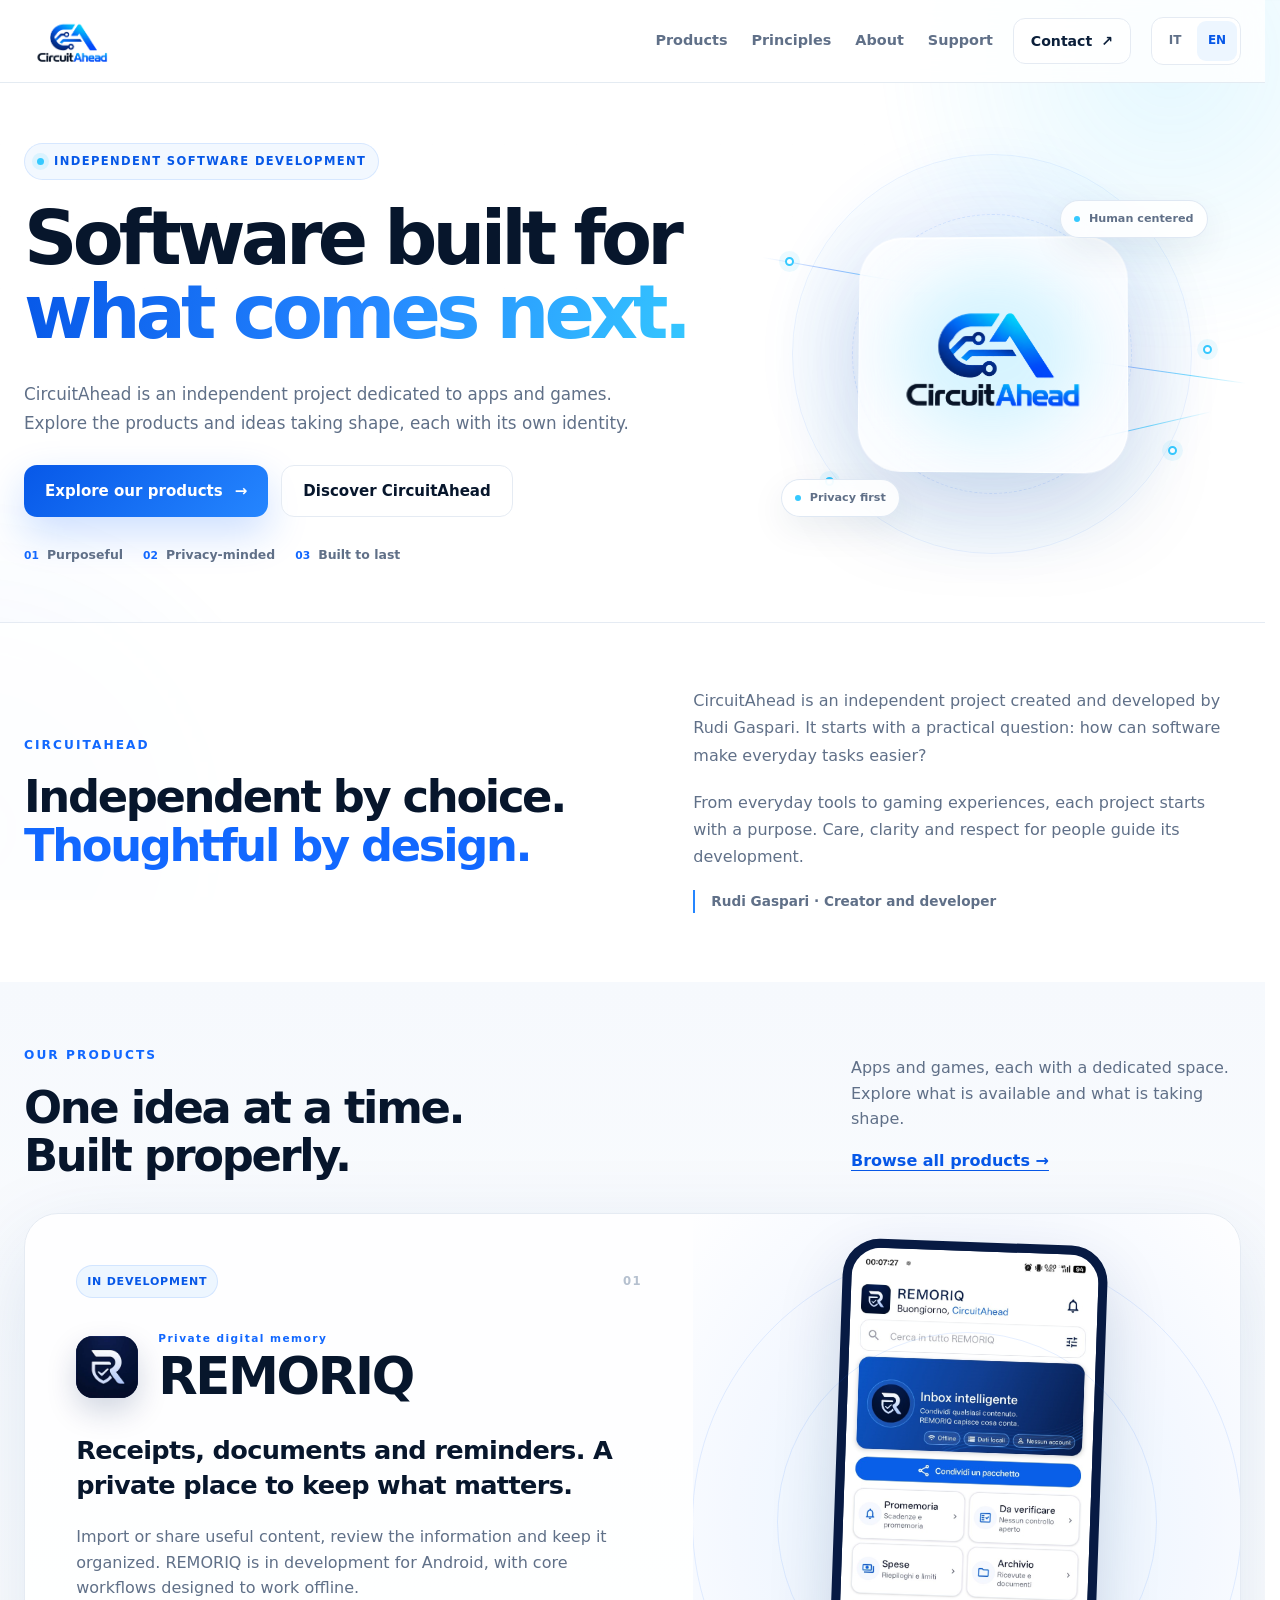
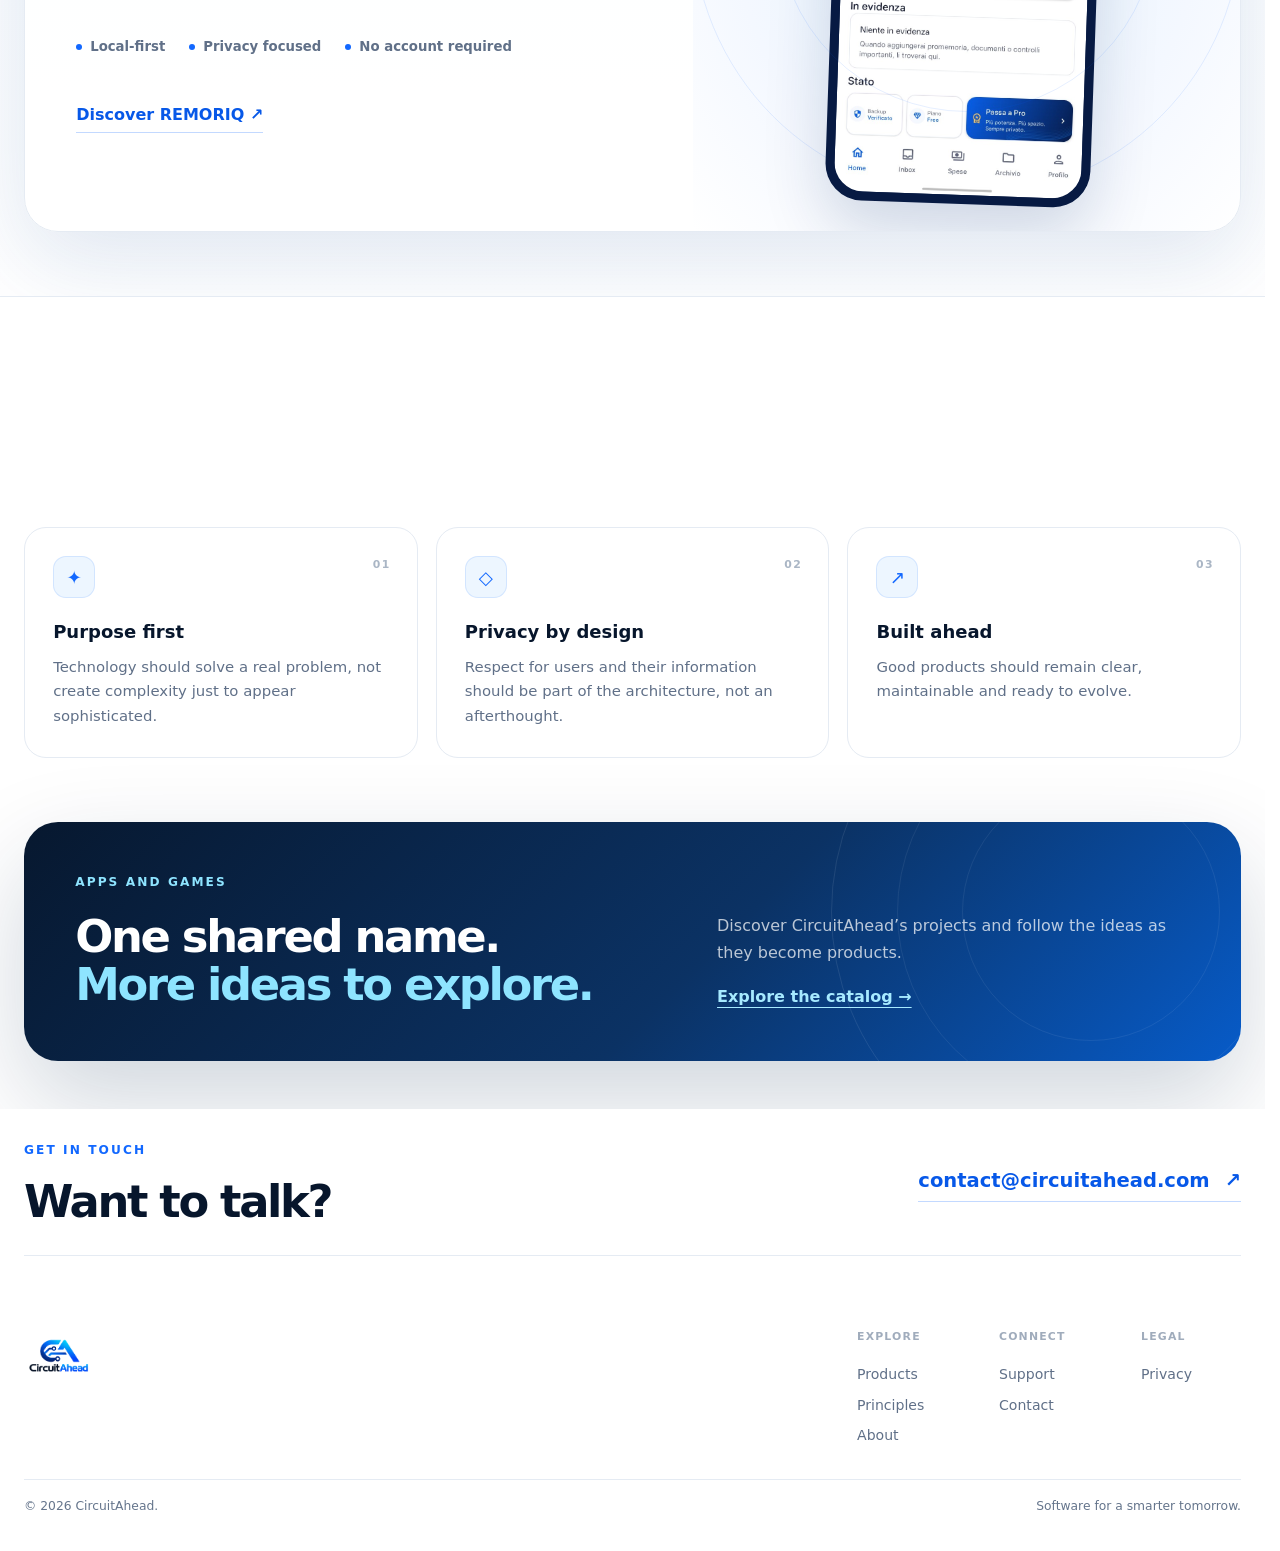
==== commit 2a5fee13: "Use unified mobile navigation styles on home" ====
--- a/index.html
+++ b/index.html
@@ -14,7 +14,7 @@
   <link rel="stylesheet" href="/css/styles.css?v=c434cf575bd4">
   <link rel="stylesheet" href="/css/catalog.css?v=b7a76e6de8f2">
   <link rel="stylesheet" href="/css/home.css?v=3bfc346fbcc6">
-<link rel="stylesheet" href="/css/motion.css?v=7c0f8e64bbe5">
+<link rel="stylesheet" href="/css/motion.css?v=064d3a811026">
 <link rel="modulepreload" href="/js/motion.js?v=566dda1c863f">
 <script src="/js/main.js?v=48b59f4eca78" type="module"></script>
 <link rel="canonical" href="https://circuitahead.com/">
--- a/css/motion.css
+++ b/css/motion.css
@@ -103,3 +103,206 @@
   }
   .reading-progress { display: none !important; }
 }
+
+/* =========================================================
+   SHARED MOBILE NAVIGATION
+   One dropdown language for every CircuitAhead page.
+   ========================================================= */
+@media (max-width: 1020px) {
+  .site-header {
+    overflow: visible;
+  }
+
+  .header-inner {
+    position: relative;
+    min-height: 74px;
+    gap: 10px;
+  }
+
+  .site-language-switcher {
+    margin-left: 0;
+  }
+
+  .menu-button {
+    width: 94px;
+    height: 42px;
+    display: flex;
+    align-items: center;
+    justify-content: flex-start;
+    padding: 0 38px 0 14px;
+    border: 1px solid #d8e3f0;
+    border-radius: 12px;
+    color: #07162c;
+    background: linear-gradient(180deg, #ffffff 0%, #f7faff 100%);
+    box-shadow: 0 8px 24px rgba(16, 45, 83, 0.07);
+    cursor: pointer;
+    transition: border-color 180ms ease, background 180ms ease, box-shadow 180ms ease, transform 180ms ease;
+  }
+
+  .menu-button::before {
+    content: "Menu";
+    font-size: .82rem;
+    font-weight: 720;
+    letter-spacing: -.01em;
+  }
+
+  .menu-button:hover,
+  .menu-button:focus-visible {
+    border-color: rgba(18, 104, 255, .28);
+    background: #f5f9ff;
+    box-shadow: 0 10px 28px rgba(18, 104, 255, .10);
+  }
+
+  .menu-button:active {
+    transform: translateY(1px);
+  }
+
+  .menu-button.active {
+    border-color: rgba(18, 104, 255, .34);
+    background: #edf5ff;
+    box-shadow: 0 10px 30px rgba(18, 104, 255, .12);
+  }
+
+  .menu-button span {
+    right: 14px;
+    width: 16px;
+    height: 2px;
+  }
+
+  .mobile-nav {
+    position: absolute;
+    top: calc(100% + 10px);
+    right: 24px;
+    left: auto;
+    z-index: 180;
+    width: min(360px, calc(100vw - 32px));
+    display: grid;
+    gap: 6px;
+    max-height: none;
+    overflow: visible;
+    padding: 10px;
+    border: 1px solid #dbe5f1;
+    border-radius: 18px;
+    background: rgba(255, 255, 255, .985);
+    box-shadow: 0 24px 65px rgba(7, 34, 86, .17), 0 3px 12px rgba(7, 34, 86, .05);
+    backdrop-filter: blur(22px);
+    -webkit-backdrop-filter: blur(22px);
+    opacity: 0;
+    visibility: hidden;
+    pointer-events: none;
+    transform: translateY(-8px) scale(.985);
+    transform-origin: top right;
+    transition: opacity 170ms ease, transform 220ms cubic-bezier(.22, 1, .36, 1), visibility 0s linear 220ms;
+  }
+
+  .mobile-nav.open {
+    max-height: none;
+    padding: 10px;
+    opacity: 1;
+    visibility: visible;
+    pointer-events: auto;
+    transform: translateY(0) scale(1);
+    transition-delay: 0s;
+  }
+
+  .mobile-nav a {
+    min-width: 0;
+    min-height: 48px;
+    display: flex;
+    align-items: center;
+    justify-content: space-between;
+    gap: 12px;
+    padding: 11px 13px;
+    border: 1px solid transparent;
+    border-radius: 12px;
+    color: #102039;
+    background: transparent;
+    font-size: .86rem;
+    font-weight: 650;
+    line-height: 1.25;
+    transition: color 160ms ease, background 160ms ease, border-color 160ms ease, transform 160ms ease;
+  }
+
+  .mobile-nav a::after {
+    content: "→";
+    flex: 0 0 auto;
+    color: #1268ff;
+    font-size: .92rem;
+    font-weight: 750;
+    opacity: .72;
+    transition: transform 160ms ease, opacity 160ms ease;
+  }
+
+  .mobile-nav a:hover,
+  .mobile-nav a:focus-visible {
+    border-color: #d8e7fb;
+    color: #0758e8;
+    background: #f3f8ff;
+    transform: translateX(1px);
+  }
+
+  .mobile-nav a:hover::after,
+  .mobile-nav a:focus-visible::after {
+    opacity: 1;
+    transform: translateX(2px);
+  }
+
+  .mobile-nav a[href^="mailto:"] {
+    margin-top: 2px;
+    border-color: #0b2d61;
+    color: #fff;
+    background: linear-gradient(135deg, #071a43 0%, #0b3d82 100%);
+  }
+
+  .mobile-nav a[href^="mailto:"]::after {
+    color: #8ee4ff;
+  }
+
+  .mobile-nav a[href^="mailto:"]:hover,
+  .mobile-nav a[href^="mailto:"]:focus-visible {
+    border-color: #1268ff;
+    color: #fff;
+    background: linear-gradient(135deg, #08204f 0%, #0758e8 100%);
+  }
+
+  /* Progressive fallback: without JS the navigation remains usable in-flow. */
+  html:not([data-site-language]) .mobile-nav {
+    position: static;
+    width: min(calc(100% - 32px), 520px);
+    margin: 0 auto 12px;
+    opacity: 1;
+    visibility: visible;
+    pointer-events: auto;
+    transform: none;
+  }
+}
+
+@media (max-width: 700px) {
+  .header-inner {
+    min-height: 70px;
+    gap: 8px;
+  }
+
+  .site-language-switcher button {
+    min-width: 34px;
+    min-height: 36px;
+  }
+
+  .menu-button {
+    width: 88px;
+    height: 40px;
+    padding: 0 34px 0 12px;
+  }
+
+  .menu-button span {
+    right: 12px;
+    width: 15px;
+  }
+
+  .mobile-nav {
+    top: calc(100% + 8px);
+    right: 16px;
+    width: min(340px, calc(100vw - 32px));
+    border-radius: 16px;
+  }
+}
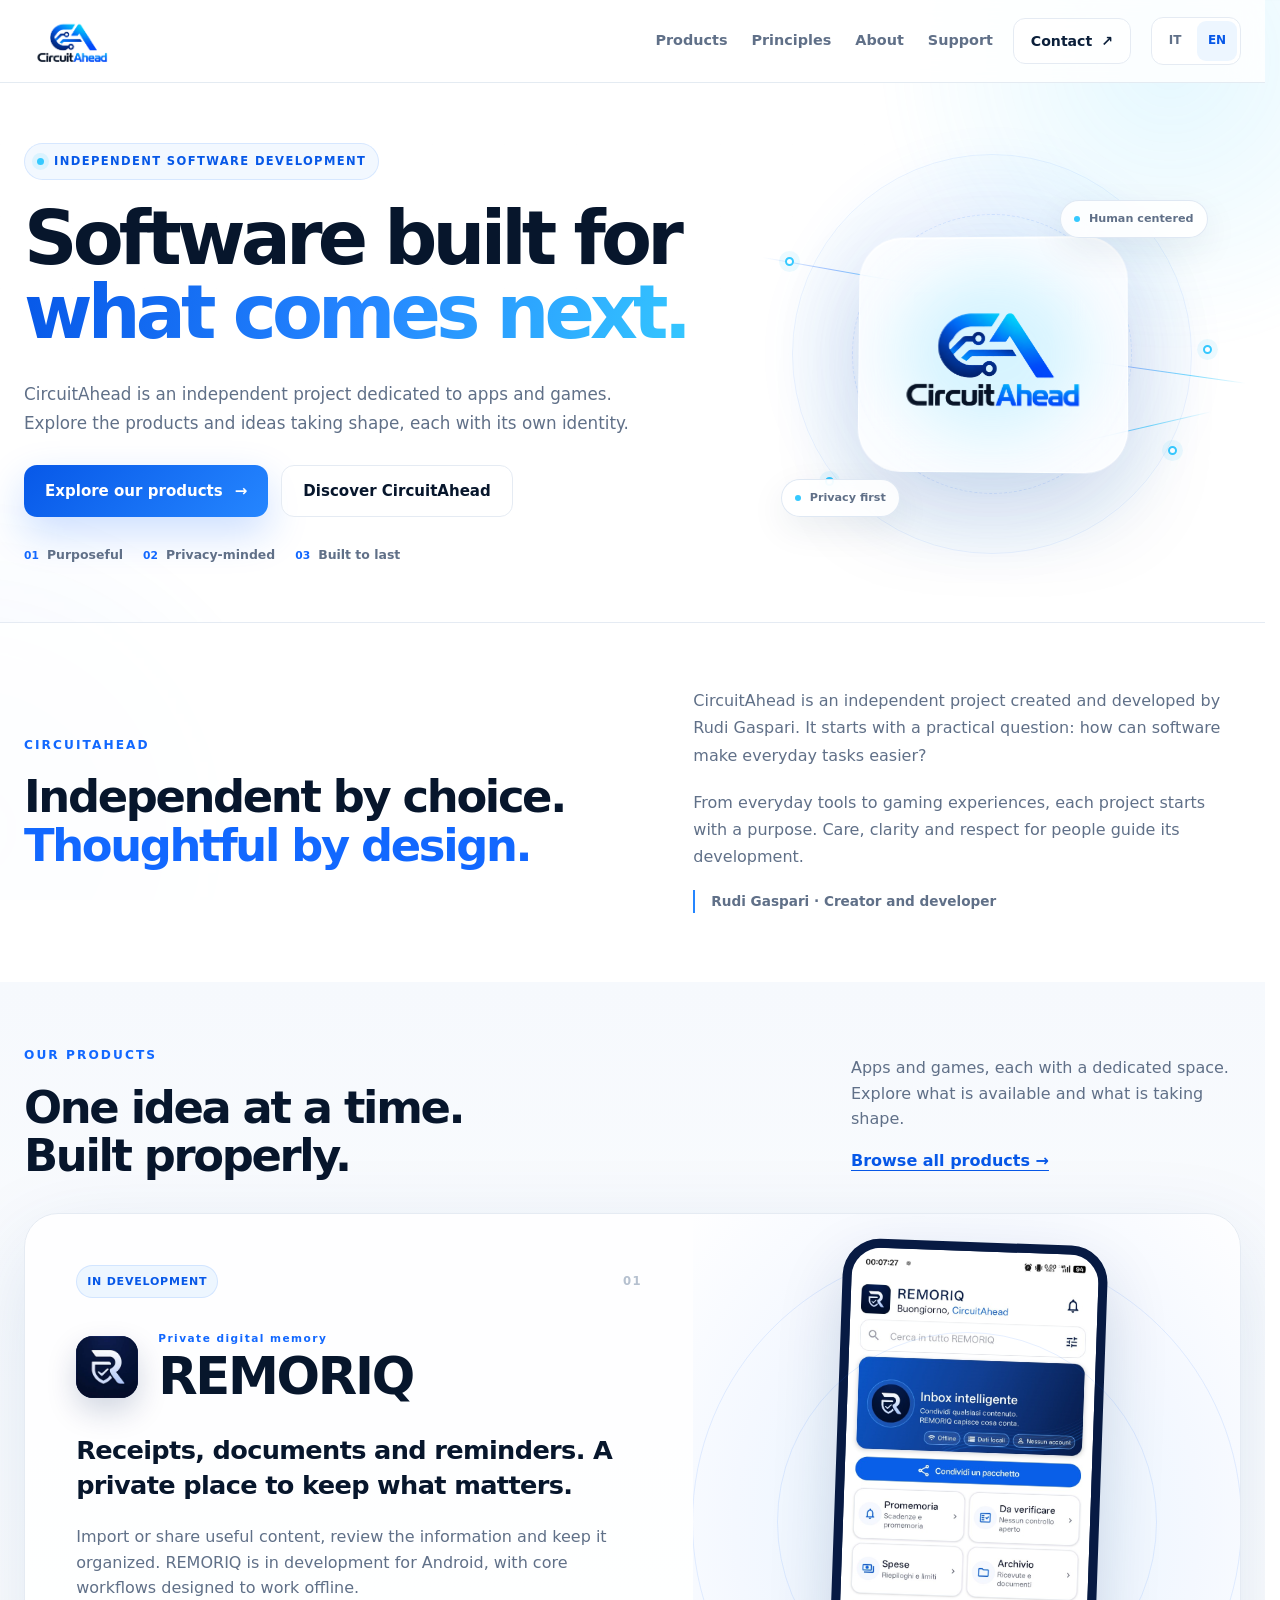
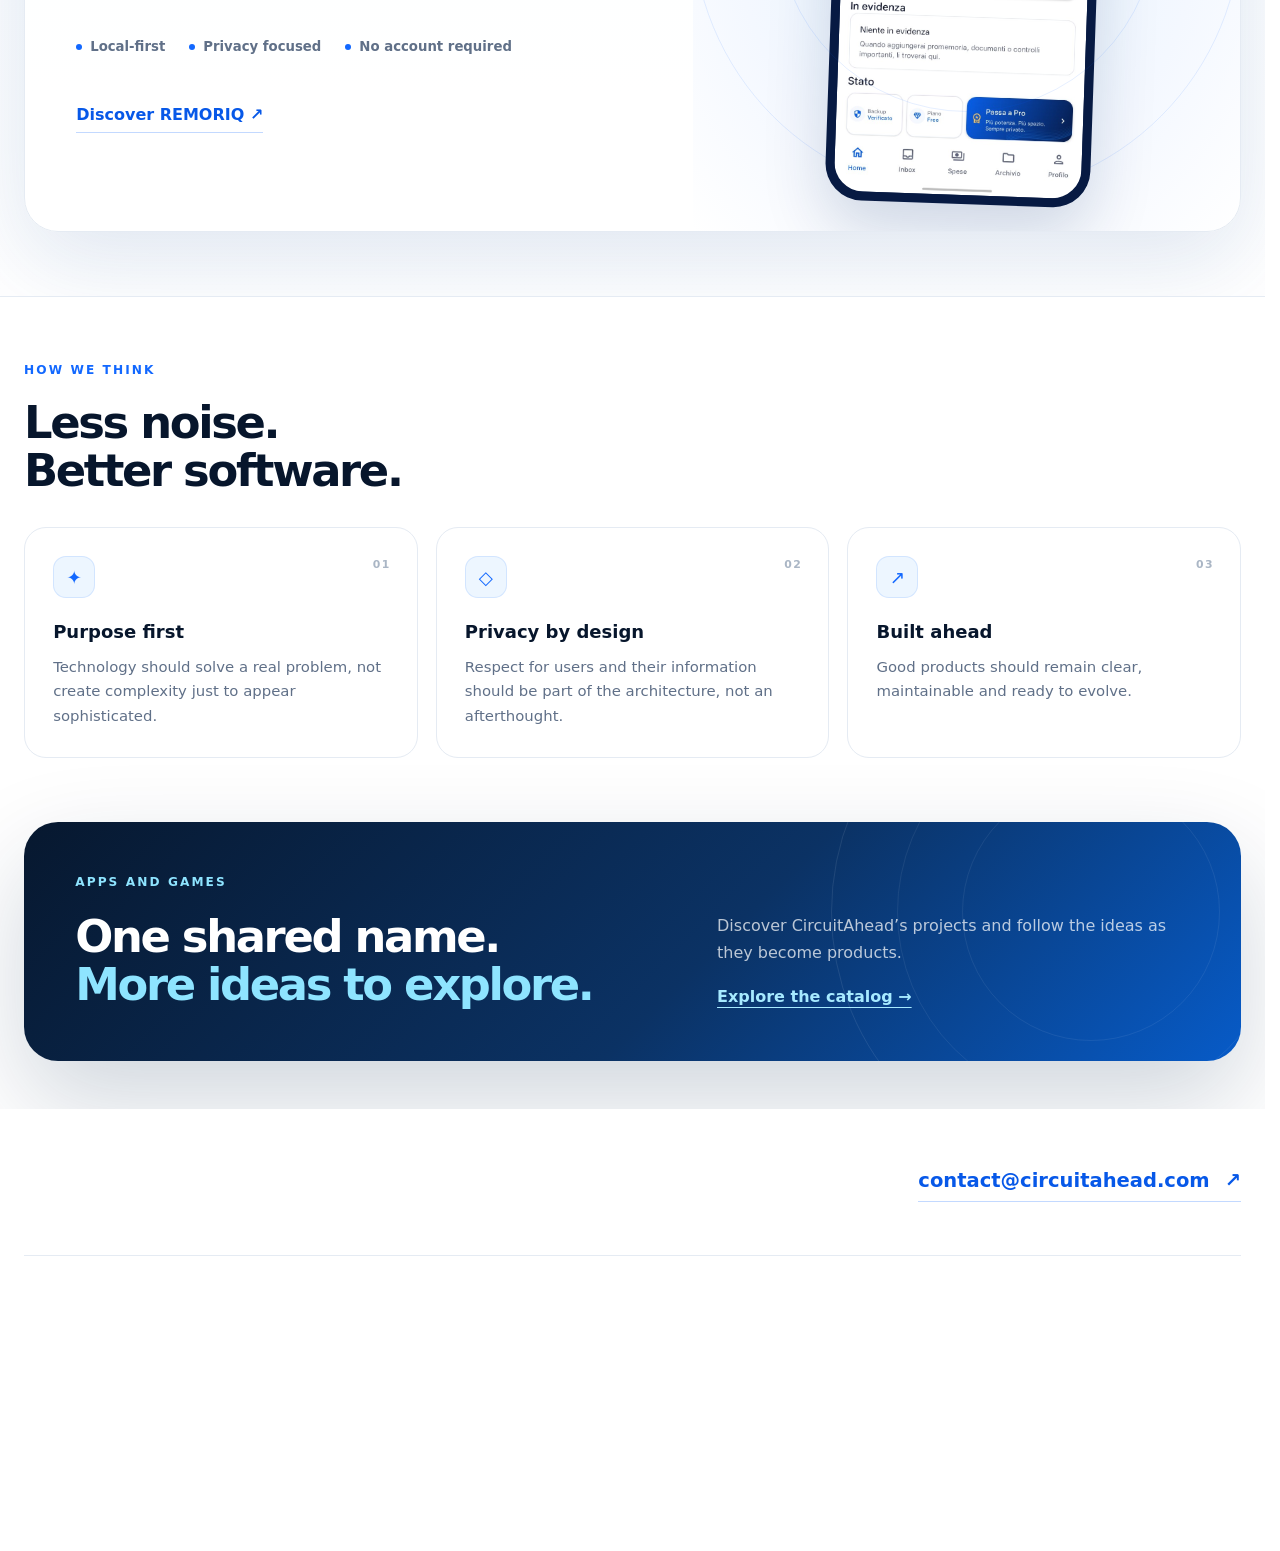
==== commit df45b82a: "feat: add Foundry Preflight Next previews and polish product pages" ====
--- a/index.html
+++ b/index.html
@@ -12,11 +12,11 @@
   <link rel="icon" type="image/png" href="/assets/favicon.png">
   <link rel="apple-touch-icon" href="/assets/circuitahead-logo.png">
   <link rel="stylesheet" href="/css/styles.css?v=c434cf575bd4">
-  <link rel="stylesheet" href="/css/catalog.css?v=b7a76e6de8f2">
+  <link rel="stylesheet" href="/css/catalog.css?v=0e7b36ece2a3">
   <link rel="stylesheet" href="/css/home.css?v=3bfc346fbcc6">
 <link rel="stylesheet" href="/css/motion.css?v=064d3a811026">
-<link rel="modulepreload" href="/js/motion.js?v=566dda1c863f">
-<script src="/js/main.js?v=48b59f4eca78" type="module"></script>
+<link rel="modulepreload" href="/js/motion.js?v=f7709adb1d66">
+<script src="/js/main.js?v=05c007e4963f" type="module"></script>
 <link rel="canonical" href="https://circuitahead.com/">
 <meta property="og:url" content="https://circuitahead.com/">
 <meta property="og:site_name" content="CircuitAhead">
--- a/css/catalog.css
+++ b/css/catalog.css
@@ -14,6 +14,9 @@
 .catalog-tags { display: flex; flex-wrap: wrap; justify-content: flex-end; gap: 8px; }
 .catalog-tags span { padding: 6px 9px; border: 1px solid #dce8f8; border-radius: 9px; background: #f5f9ff; color: #31577f; font-size: .7rem; font-weight: 700; }
 .catalog-card h2, .catalog-card h3 { margin: 24px 0 12px; color: #071a43; font-size: 1.8rem !important; line-height: 1.1; letter-spacing: -.04em; }
+.catalog-card h2, .catalog-card h3, .product-directory-entry h2 { overflow-wrap: anywhere; }
+.catalog-preview { display: block; margin: 6px 0 20px; overflow: hidden; border: 1px solid #dce5f1; border-radius: 14px; background: #031522; }
+.catalog-preview img { display: block; width: 100%; height: auto; }
 .catalog-summary { max-width: 650px; margin: 0; color: #52647e; font-size: 1rem; line-height: 1.7; }
 .catalog-platforms { display: flex; flex-wrap: wrap; gap: 12px; margin-top: 16px; color: #52647e; font-size: .8rem; }
 .catalog-card-actions { margin-top: 24px; }
@@ -29,6 +32,8 @@
 .product-directory-entry h2 { margin: 0 0 7px; color: #071a43; font-size: 1.4rem; line-height: 1.15; letter-spacing: -.03em; }
 .product-directory-entry p { max-width: 640px; margin: 0; color: #52647e; font-size: .9rem; line-height: 1.65; }
 .product-directory-entry .button { max-width: 100%; font-size: .85rem; text-align: center; }
+.product-directory-entry--text { grid-template-columns: minmax(0, 1fr) auto; }
+.product-directory-entry--text p { max-width: 850px; }
 .catalog-contact { display: inline-block; margin: 32px 5px 0 0; color: #52647e; font-size: .9rem; }
 .catalog-email { display: inline-block; padding-block: 8px; color: #0758e8; font-size: .9rem; font-weight: 700; overflow-wrap: anywhere; }
 .catalog-footer { padding-block: 30px 24px; border-top: 1px solid #e1e9f4; color: #52647e; font-size: .8rem; }
@@ -45,6 +50,7 @@
   .product-directory-entry { grid-template-columns: 54px minmax(0, 1fr); gap: 18px; }
   .product-directory-entry img { width: 54px; height: 54px; }
   .product-directory-entry .button { grid-column: 1 / -1; justify-self: start; }
+  .product-directory-entry--text { grid-template-columns: minmax(0, 1fr); }
 }
 @media (max-width: 700px) {
   .catalog-intro { padding-block: 36px 24px; }
